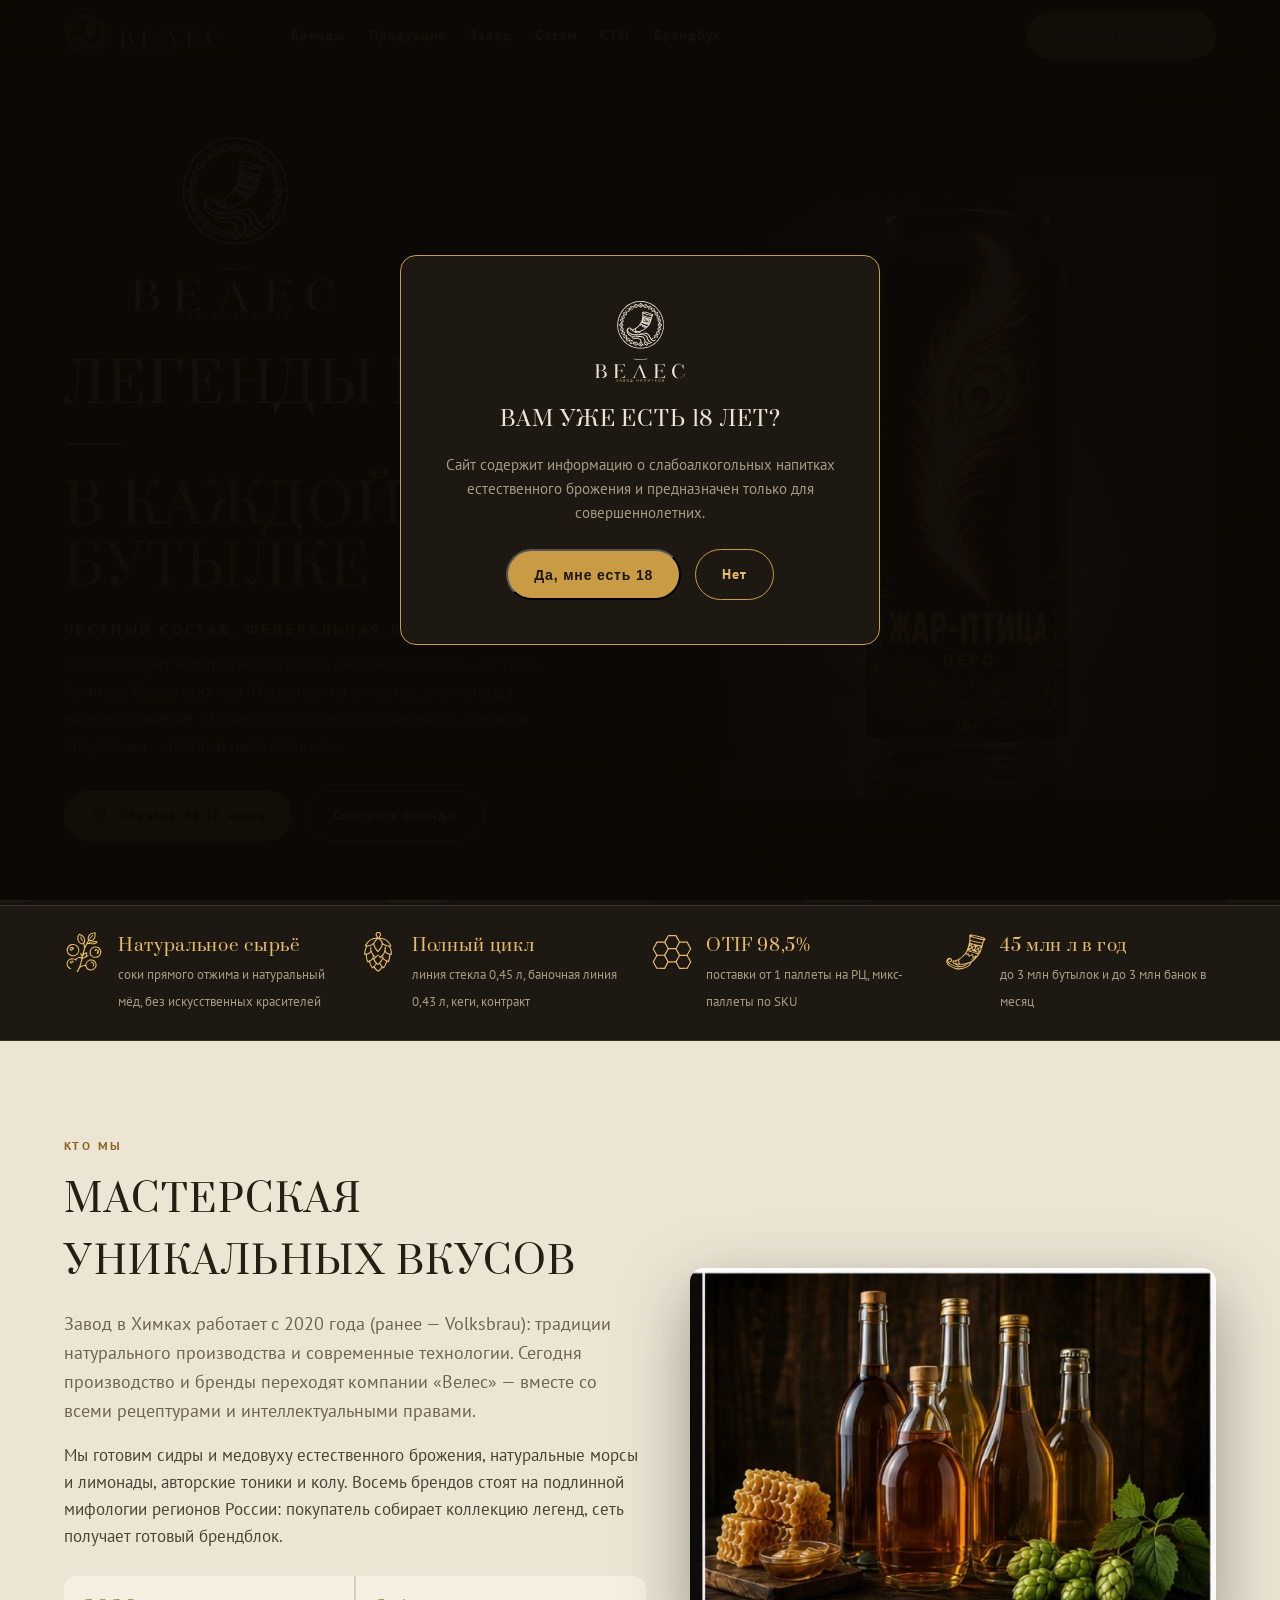
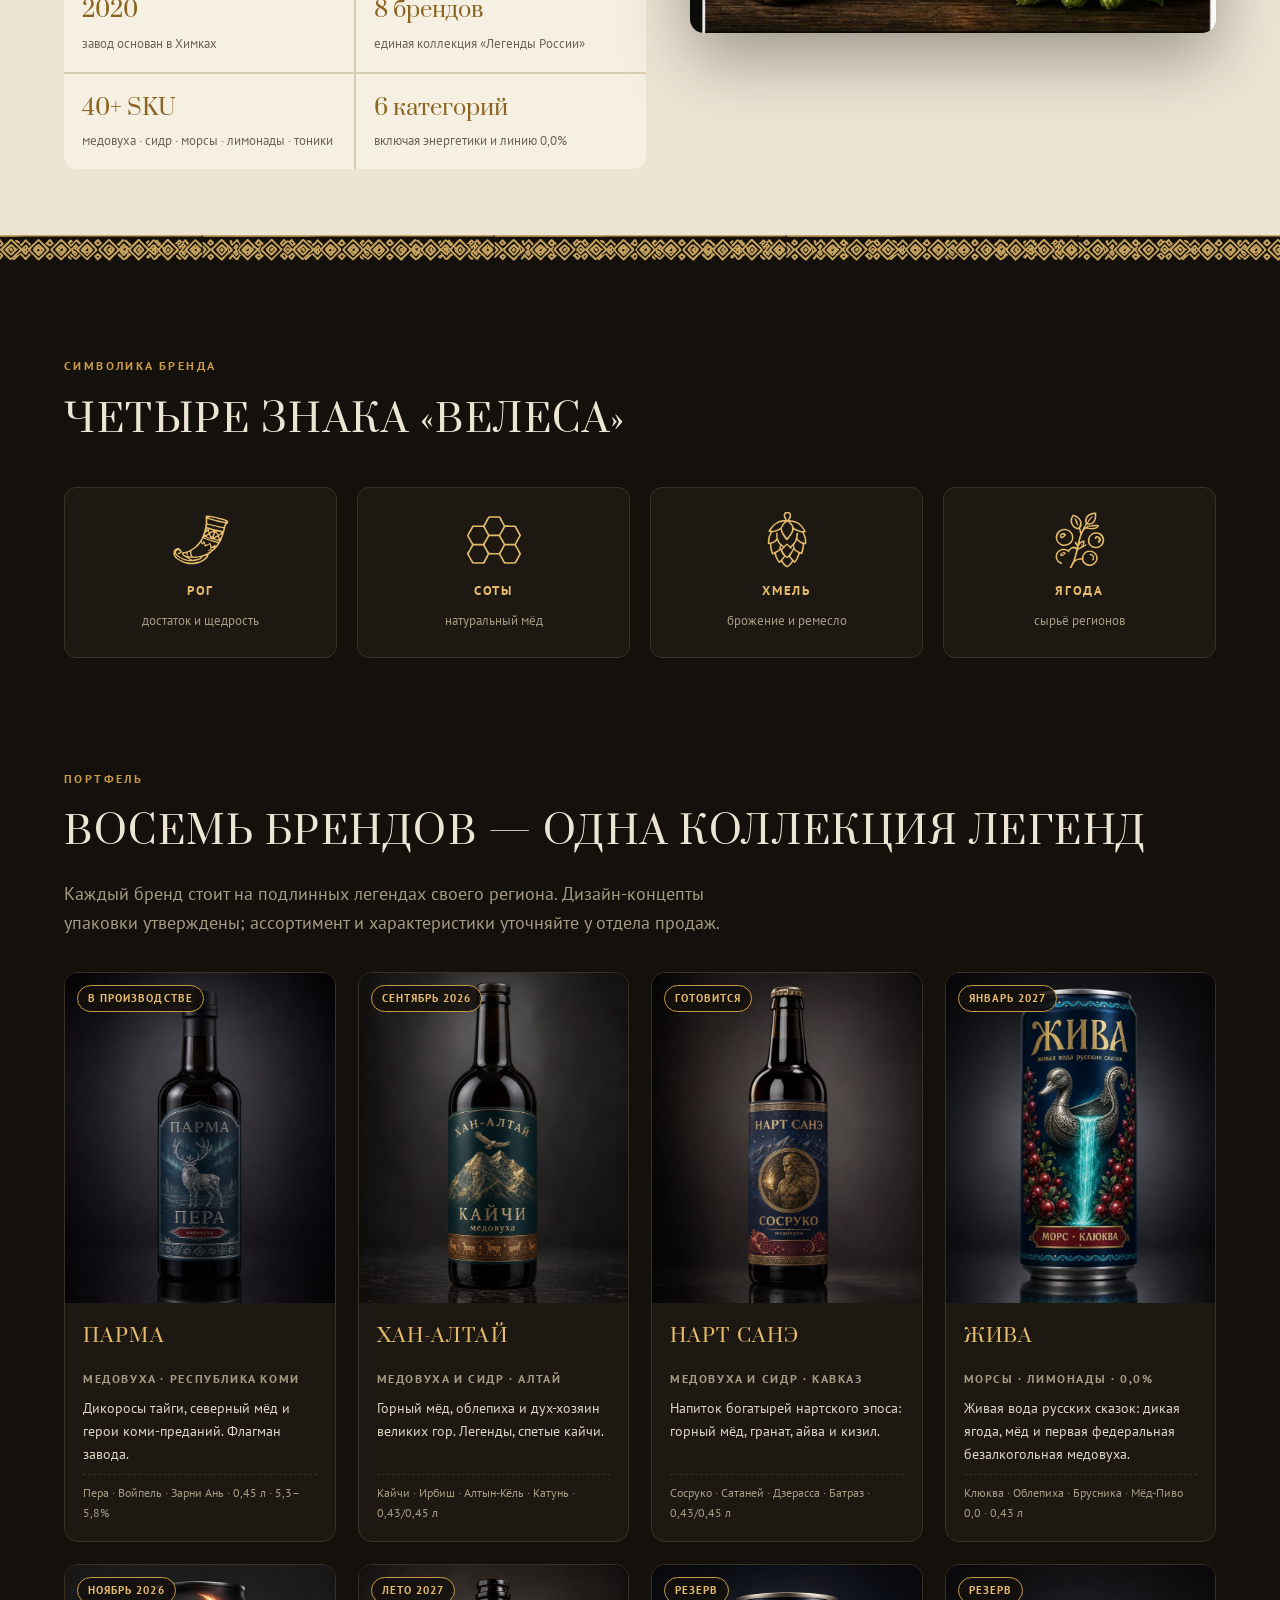
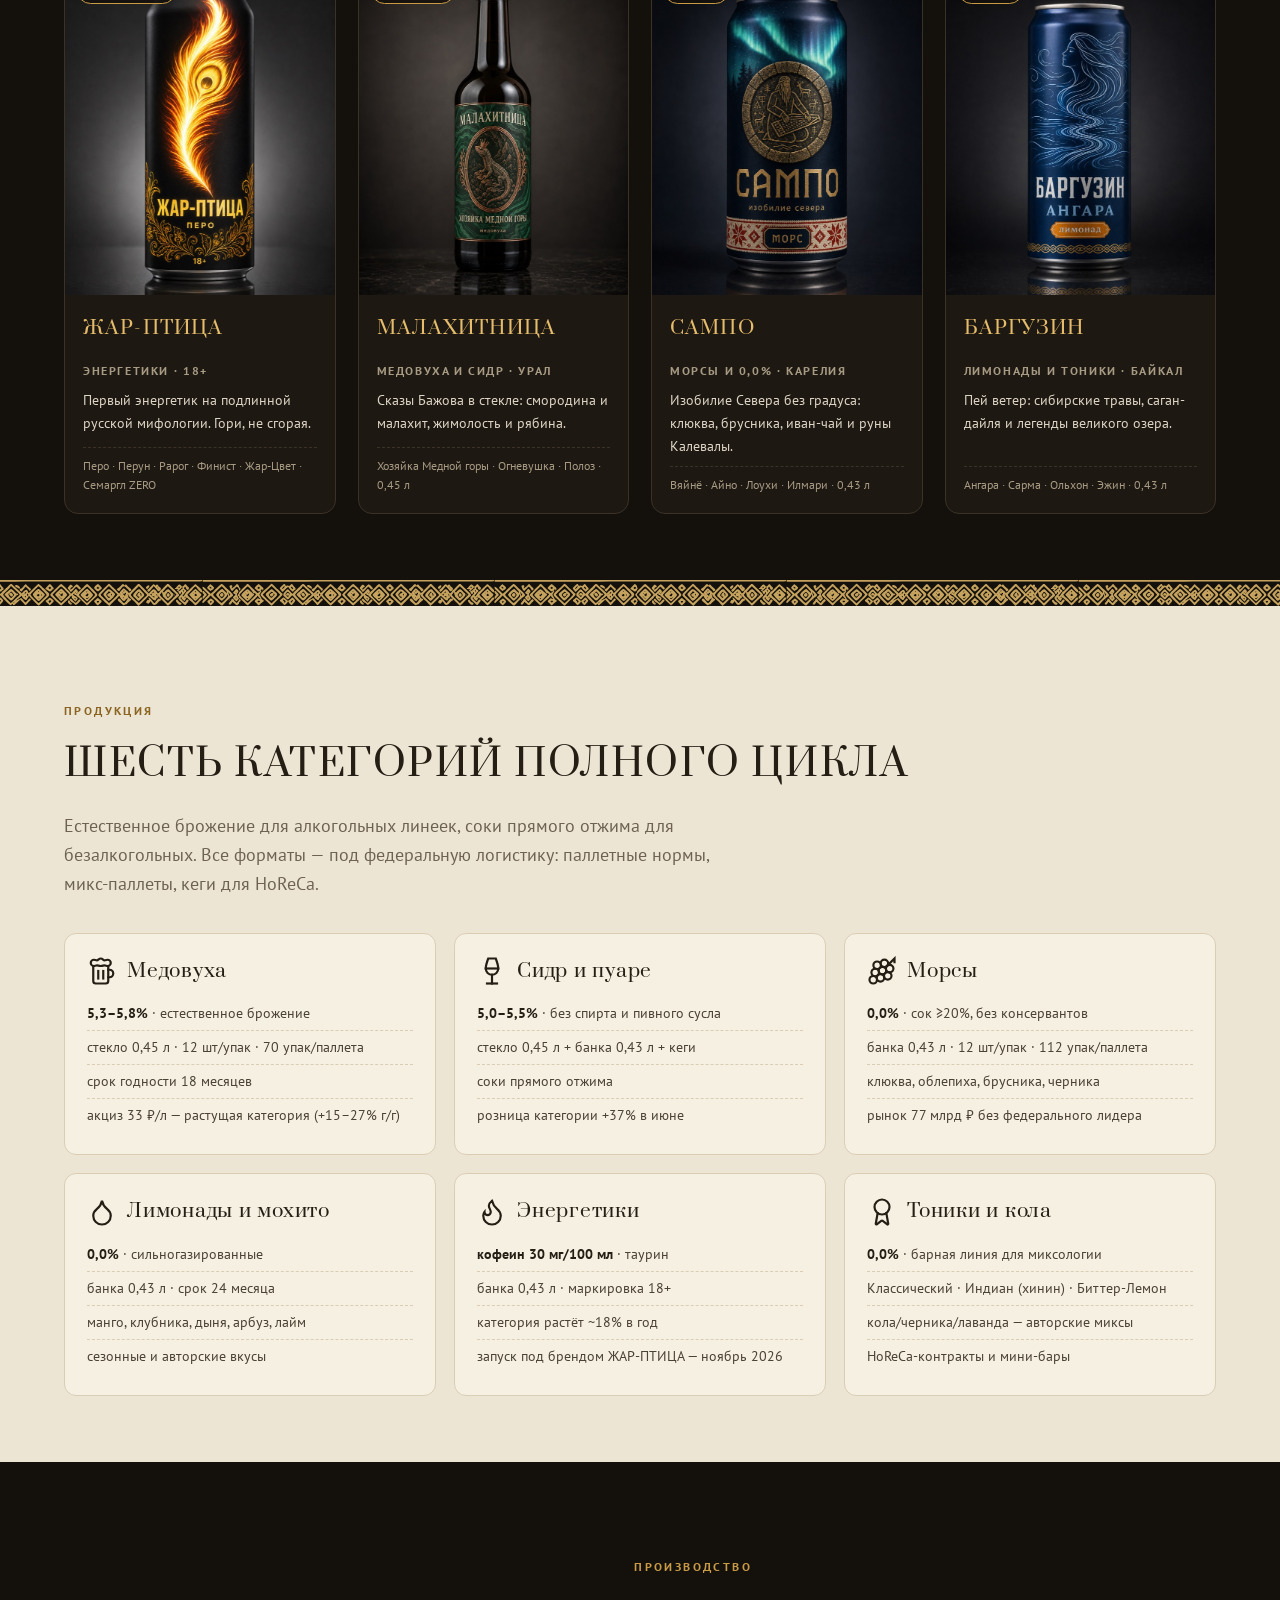
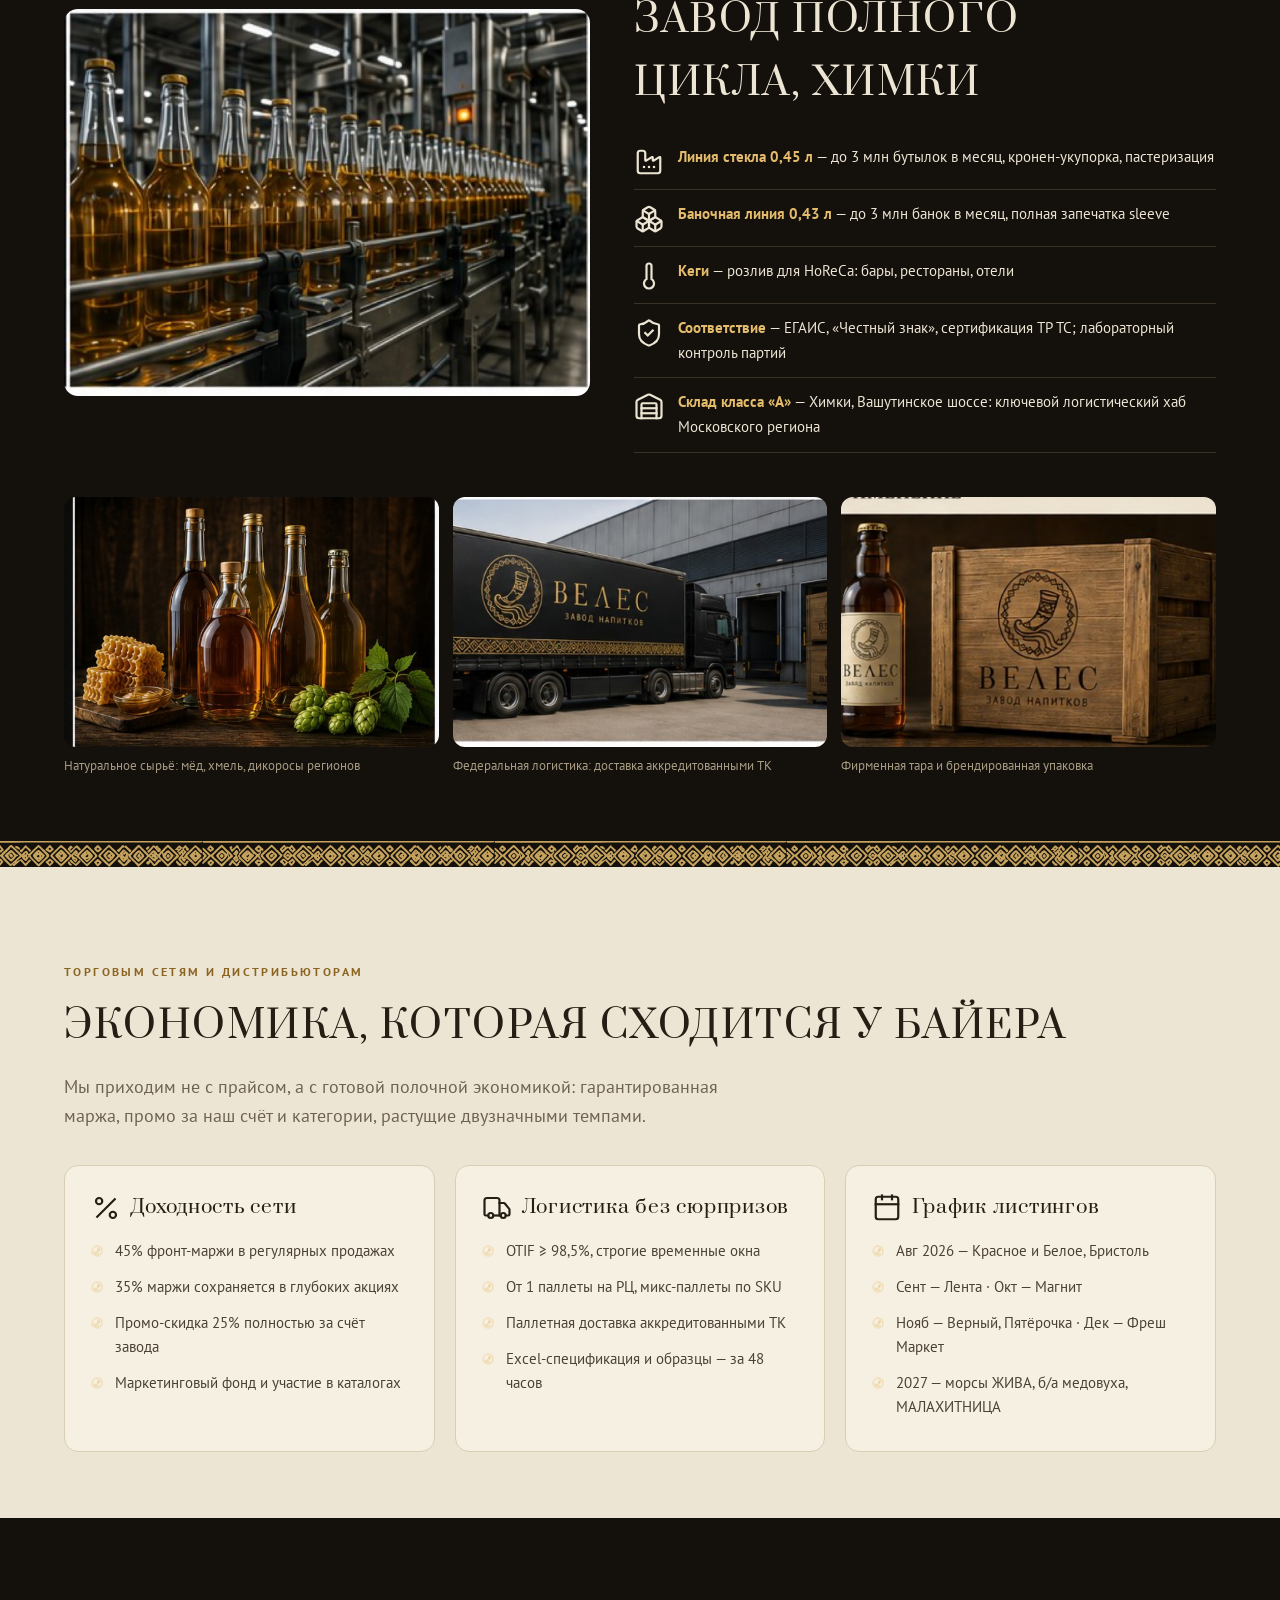
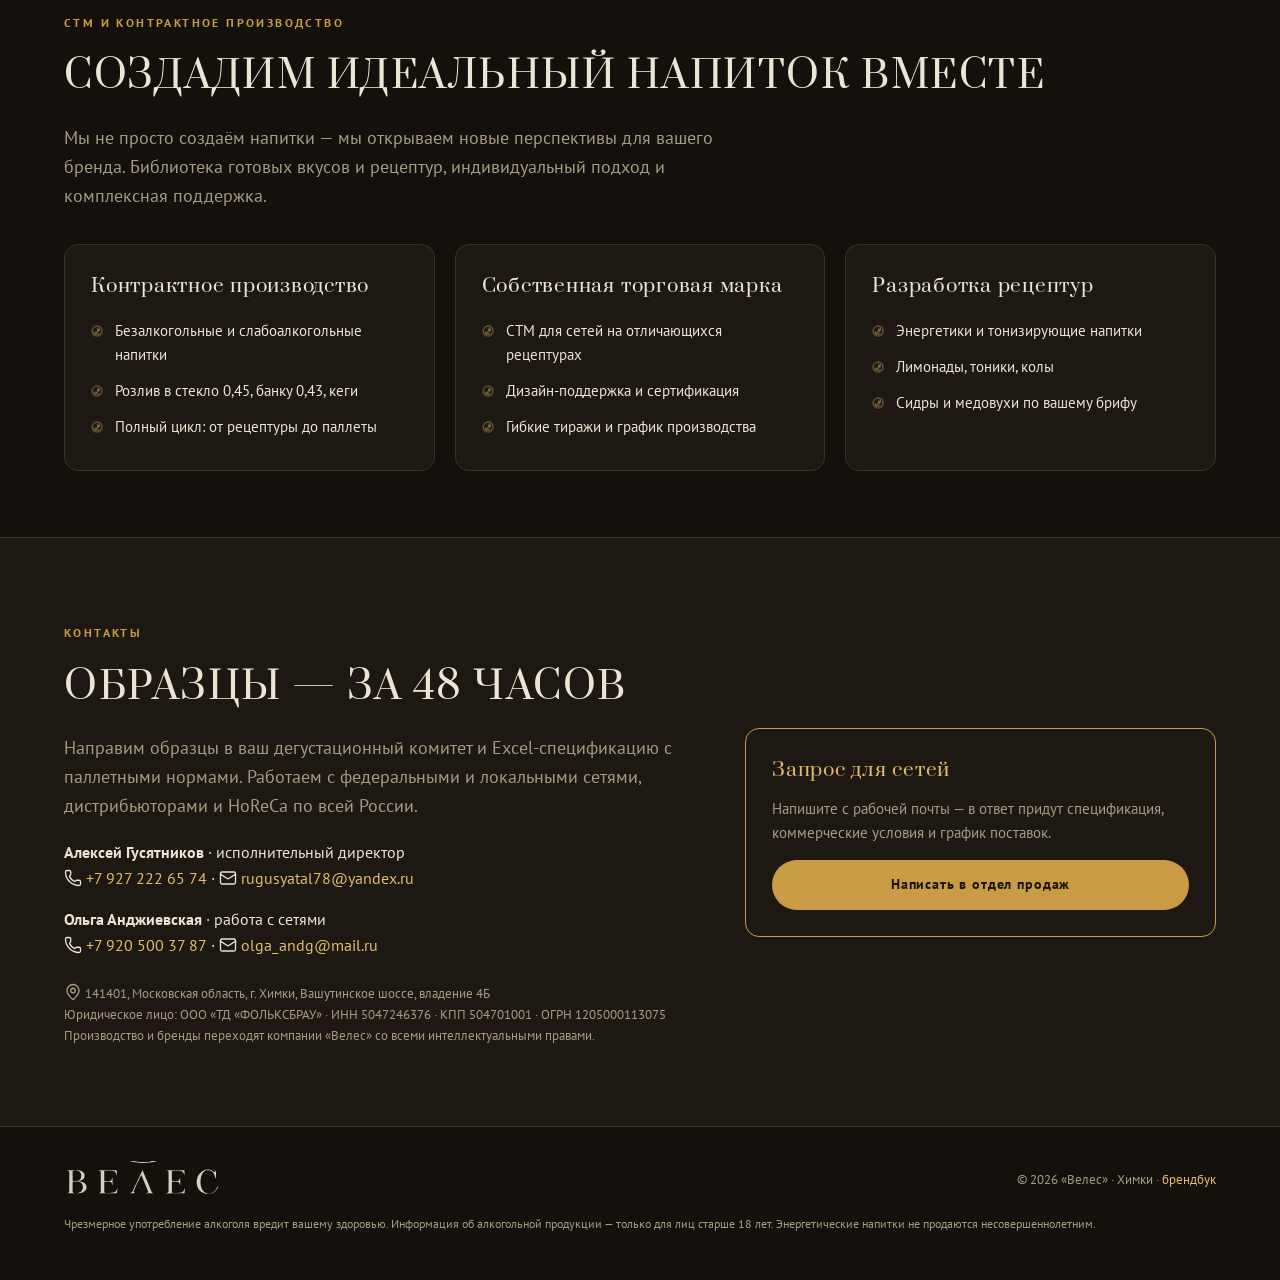
==== index.html @ 90dc4035 "veles: редизайн на официальном brand kit + информативные разделы" ====
<!doctype html>
<html lang="ru">
<head>
<meta charset="utf-8">
<meta name="viewport" content="width=device-width, initial-scale=1">
<title>ВЕЛЕС — завод напитков | Легенды России — в каждой бутылке</title>
<meta name="description" content="Завод напитков «Велес» (Химки): медовуха, сидр, морсы, лимонады, тоники, энергетики. Восемь брендов на мифологии регионов России. Полный цикл, СТМ, контрактное производство. До 45 млн литров в год, OTIF 98,5%.">
<meta name="theme-color" content="#14100C">
<meta property="og:title" content="ВЕЛЕС — завод напитков">
<meta property="og:description" content="ЛЕГЕНДЫ РОССИИ — В КАЖДОЙ БУТЫЛКЕ. Честный состав. Федеральная логистика.">
<meta property="og:image" content="og-image.png">
<link rel="icon" href="favicon.ico" sizes="32x32">
<link rel="icon" href="favicon.svg" type="image/svg+xml">
<link rel="apple-touch-icon" href="apple-touch-icon.png">
<link rel="manifest" href="site.webmanifest">
<link rel="preconnect" href="https://fonts.googleapis.com">
<link rel="stylesheet" href="https://fonts.googleapis.com/css2?family=Prata&family=PT+Sans:wght@400;700&display=swap">
<link rel="stylesheet" href="colors.css">
<link rel="stylesheet" href="typography.css">
<style>
*{box-sizing:border-box;margin:0;padding:0}
html{scroll-behavior:smooth}
body{background:var(--v-bg);color:var(--v-fg);font-family:var(--v-font-text);font-size:16.5px;line-height:1.65}
img{max-width:100%;display:block}
a{color:var(--v-accent);text-decoration:none}
.wrap{max-width:1200px;margin:0 auto;padding:0 24px}
.label{font-weight:700;font-size:12px;letter-spacing:.2em;text-transform:uppercase;color:var(--v-gold)}
h1,h2,h3{font-family:var(--v-font-display);font-weight:400;letter-spacing:.04em;text-wrap:balance}
h2{font-size:clamp(26px,3.2vw,38px);text-transform:uppercase;margin:10px 0 16px}
h3{font-size:19px;margin-bottom:10px}
.lead{color:var(--v-mono);max-width:68ch;margin-bottom:34px;font-size:17.5px}
.btn{display:inline-flex;align-items:center;gap:10px;font-weight:700;font-size:14px;letter-spacing:.06em;padding:13px 26px;border-radius:999px;background:var(--v-gold);color:#1A1408;transition:background .2s}
.btn:hover{background:var(--v-accent)}
.btn.ghost{background:transparent;border:1.5px solid var(--v-gold);color:var(--v-accent)}
.ic{width:18px;height:18px;stroke:currentColor;fill:none;stroke-width:2;stroke-linecap:round;stroke-linejoin:round}
.ic-lg{width:30px;height:30px;stroke:var(--v-gold);fill:none;stroke-width:1.7;stroke-linecap:round;stroke-linejoin:round}
/* орнаментальный разделитель */
.orn{height:26px;background:url("ornament-band.svg") center/auto 100% repeat-x;opacity:.85;margin:0}
/* nav */
nav{position:sticky;top:0;z-index:60;background:rgba(20,16,12,.94);backdrop-filter:blur(10px);border-bottom:1px solid #3A3226}
nav .wrap{display:flex;align-items:center;gap:24px;height:70px}
nav img.lg{height:44px;width:auto}
nav a.nl{font-size:13.5px;font-weight:700;letter-spacing:.06em;color:var(--v-fg)}
nav a.nl:hover{color:var(--v-accent)}
nav .cta{margin-left:auto}
@media(max-width:900px){nav a.nl{display:none}nav .cta{display:inline-flex}}
/* hero */
.hero{position:relative;border-bottom:1px solid #3A3226;overflow:hidden}
.hero::before{content:"";position:absolute;inset:0;background:url("ornament-tile.svg") center/420px repeat;opacity:.05;pointer-events:none}
.hero .wrap{position:relative;display:grid;grid-template-columns:1.1fr .9fr;gap:48px;align-items:center;padding-top:64px;padding-bottom:64px;min-height:82vh}
.hero .logobox img{width:min(340px,70%);margin-bottom:34px}
.hero h1{font-size:clamp(30px,4.6vw,54px);text-transform:uppercase;line-height:1.12;color:var(--v-fg)}
.hero h1 b{color:var(--v-gold);font-weight:400}
.hero .claim{margin:20px 0 8px;font-weight:700;font-size:15px;letter-spacing:.22em;text-transform:uppercase;color:var(--v-accent)}
.hero .sub{color:var(--v-mono);max-width:54ch;margin-bottom:30px}
.heroctas{display:flex;gap:14px;flex-wrap:wrap}
.hero .imgbox img{border-radius:14px;box-shadow:0 30px 90px rgba(0,0,0,.6);max-height:72vh;width:auto;margin:0 auto}
@media(max-width:900px){.hero .wrap{grid-template-columns:1fr;min-height:auto}.hero .imgbox{order:-1}.hero .imgbox img{max-height:46vh}}
/* strip values */
.strip{background:#1E1812;border-bottom:1px solid #3A3226}
.strip .wrap{display:grid;grid-template-columns:repeat(4,1fr);gap:24px;padding:26px 24px}
.strip .v{display:flex;gap:14px;align-items:flex-start}
.strip img{width:40px;height:40px;flex:none}
.strip b{font-family:var(--v-font-display);font-weight:400;font-size:17px;letter-spacing:.04em;display:block;color:var(--v-accent)}
.strip span{font-size:13px;color:var(--v-mono)}
@media(max-width:900px){.strip .wrap{grid-template-columns:repeat(2,1fr)}}
section{padding:90px 0 66px}
.light{background:var(--v-linen);color:#241E14}
.light .lead{color:#6E6353}
.light h2{color:#241E14}
.light .label{color:#8A6420}
/* about */
.about{display:grid;grid-template-columns:1.05fr .95fr;gap:44px;align-items:center}
@media(max-width:900px){.about{grid-template-columns:1fr}}
.about .ph{border-radius:14px;overflow:hidden;box-shadow:0 24px 70px rgba(0,0,0,.35)}
.facts{display:grid;grid-template-columns:1fr 1fr;gap:2px;background:#D9CDB4;border-radius:12px;overflow:hidden;margin-top:26px}
.facts div{background:#F6F0E2;padding:16px 18px}
.facts b{font-family:var(--v-font-display);font-weight:400;font-size:22px;display:block;color:#8A6420}
.facts span{font-size:12.5px;color:#6E6353}
/* symbols */
.symrow{display:grid;grid-template-columns:repeat(4,1fr);gap:20px;margin-top:36px}
@media(max-width:800px){.symrow{grid-template-columns:repeat(2,1fr)}}
.sym{background:#1E1812;border:1px solid #3A3226;border-radius:12px;padding:24px;text-align:center}
.sym img{width:56px;height:56px;margin:0 auto 12px}
.sym b{font-weight:700;letter-spacing:.14em;font-size:13px;display:block;margin-bottom:4px;color:var(--v-accent)}
.sym span{font-size:13px;color:var(--v-mono)}
/* brands grid */
.brands{display:grid;grid-template-columns:repeat(4,1fr);gap:22px}
@media(max-width:1000px){.brands{grid-template-columns:repeat(2,1fr)}}
@media(max-width:560px){.brands{grid-template-columns:1fr}}
.bcard{background:#1E1812;border:1px solid #3A3226;border-radius:14px;overflow:hidden;display:flex;flex-direction:column;transition:transform .25s,border-color .25s}
.bcard:hover{transform:translateY(-4px);border-color:var(--v-gold)}
.bcard .ph img{width:100%;height:330px;object-fit:cover;object-position:center 18%}
.badge{position:absolute;margin:12px;font-size:10.5px;font-weight:700;letter-spacing:.1em;padding:4px 10px;border-radius:999px;background:rgba(20,16,12,.85);color:var(--v-accent);border:1px solid var(--v-gold)}
.bcard .ph{position:relative;background:#0E0B08}
.bcard .tx{padding:18px;display:flex;flex-direction:column;gap:8px;flex:1}
.bcard h3{font-size:19px;letter-spacing:.06em;color:var(--v-accent)}
.bcard .cat{font-size:11.5px;font-weight:700;letter-spacing:.14em;text-transform:uppercase;color:var(--v-mono)}
.bcard p{font-size:14px;opacity:.92}
.bcard .sku{font-size:12px;color:var(--v-mono);margin-top:auto;padding-top:8px;border-top:1px dashed #3A3226}
/* products table */
.prod{display:grid;grid-template-columns:repeat(3,1fr);gap:18px}
@media(max-width:900px){.prod{grid-template-columns:1fr}}
.pcard{background:#F6F0E2;border:1px solid #D9CDB4;border-radius:12px;padding:22px}
.pcard h3{color:#241E14;display:flex;align-items:center;gap:10px}
.pcard .ic-lg{stroke:#8A6420}
.pcard ul{list-style:none;margin-top:10px}
.pcard li{font-size:14px;color:#4A4234;padding:5px 0;border-bottom:1px dashed #D9CDB4}
.pcard li:last-child{border:none}
.pcard li b{color:#241E14}
/* production */
.prodgrid{display:grid;grid-template-columns:.95fr 1.05fr;gap:44px;align-items:center}
@media(max-width:900px){.prodgrid{grid-template-columns:1fr}}
.speclist{list-style:none;margin-top:18px}
.speclist li{display:flex;gap:14px;align-items:flex-start;padding:12px 0;border-bottom:1px solid #3A3226;font-size:15px}
.speclist .ic-lg{flex:none;margin-top:2px}
.speclist b{color:var(--v-accent)}
/* b2b cards */
.grid3{display:grid;grid-template-columns:repeat(3,1fr);gap:20px}
@media(max-width:900px){.grid3{grid-template-columns:1fr}}
.card{background:#1E1812;border:1px solid #3A3226;border-radius:14px;padding:26px}
.light .card{background:#F6F0E2;border-color:#D9CDB4}
.light .card h3{color:#241E14}
.light .card li{color:#4A4234}
.card h3{display:flex;align-items:center;gap:10px}
.card ul{list-style:none;margin-top:8px}
.card li{font-size:14.5px;padding:6px 0 6px 24px;position:relative}
.card li::before{content:"";position:absolute;left:0;top:12px;width:12px;height:12px;background:url("logo-mark.svg") center/contain no-repeat;opacity:.8}
/* gallery */
.gal{display:grid;grid-template-columns:repeat(3,1fr);gap:14px}
@media(max-width:800px){.gal{grid-template-columns:1fr}}
.gal img{border-radius:12px;height:250px;width:100%;object-fit:cover}
.gal figcaption{font-size:12.5px;color:var(--v-mono);margin-top:8px}
/* contact */
.contact{background:#1E1812;border-top:1px solid #3A3226}
.contact .wrap{display:grid;grid-template-columns:1.15fr .85fr;gap:44px;padding-top:80px;padding-bottom:80px}
@media(max-width:900px){.contact .wrap{grid-template-columns:1fr}}
.person{margin:14px 0;font-size:16px}
.person a{font-variant-numeric:tabular-nums}
.requisites{font-size:12.5px;color:var(--v-mono);margin-top:24px;line-height:1.7}
footer{border-top:1px solid #3A3226;padding:34px 0 46px;font-size:12.5px;color:var(--v-mono)}
footer .wrap{display:flex;flex-wrap:wrap;gap:18px 40px;align-items:center;justify-content:space-between}
footer img{height:36px;width:auto;opacity:.9}
.note18{font-size:11.5px;color:var(--v-mono)}
/* age gate */
#age{position:fixed;inset:0;z-index:100;background:rgba(12,9,6,.97);display:flex;align-items:center;justify-content:center;padding:20px}
#age .box{background:#1E1812;border:1px solid var(--v-gold);border-radius:16px;max-width:480px;padding:44px 38px;text-align:center}
#age img{width:150px;margin:0 auto 20px}
#age p{font-size:14.5px;color:var(--v-mono);margin:14px 0 24px}
#age .row{display:flex;gap:14px;justify-content:center}
.hidden{display:none!important}
</style>
</head>
<body>

<div id="age">
  <div class="box">
    <img src="logo-primary.svg" alt="ВЕЛЕС — завод напитков">
    <h2 style="font-size:21px">Вам уже есть 18 лет?</h2>
    <p>Сайт содержит информацию о слабоалкогольных напитках естественного брожения и предназначен только для совершеннолетних.</p>
    <div class="row">
      <button class="btn" onclick="document.getElementById('age').classList.add('hidden')">Да, мне есть 18</button>
      <a class="btn ghost" href="https://ya.ru">Нет</a>
    </div>
  </div>
</div>

<nav>
  <div class="wrap">
    <a href="#top"><img class="lg" src="logo-horizontal.svg" alt="ВЕЛЕС — завод напитков"></a>
    <a class="nl" href="#brendy">Бренды</a>
    <a class="nl" href="#produkciya">Продукция</a>
    <a class="nl" href="#zavod">Завод</a>
    <a class="nl" href="#setyam">Сетям</a>
    <a class="nl" href="#stm">СТМ</a>
    <a class="nl" href="brandbook.html">Брендбук</a>
    <a class="nl cta btn" href="#kontakty">Запросить образцы</a>
  </div>
</nav>

<header class="hero" id="top">
  <div class="wrap">
    <div class="logobox">
      <img src="logo-primary.svg" alt="ВЕЛЕС — завод напитков">
      <h1>Легенды России —<br><b>в каждой бутылке</b></h1>
      <p class="claim">Честный состав. Федеральная логистика.</p>
      <p class="sub">«Велес» варит напитки на легендах регионов России — от тайги Коми до Кавказских гор. Персонаж на этикетке, его легенда — на контрэтикетке. Медовуха, сидр, морсы, лимонады, тоники и энергетики — полный цикл в Химках.</p>
      <div class="heroctas">
        <a class="btn" href="#kontakty"><svg class="ic"><use href="icons-sprite.svg#icon-send"/></svg>Образцы за 48 часов</a>
        <a class="btn ghost" href="#brendy">Смотреть бренды</a>
      </div>
    </div>
    <div class="imgbox"><img src="hero.jpg" alt="Энергетик ЖАР-ПТИЦА — банка с неоновым пером"></div>
  </div>
</header>

<div class="strip">
  <div class="wrap">
    <div class="v"><img src="sym-berry.svg" alt=""><div><b>Натуральное сырьё</b><span>соки прямого отжима и натуральный мёд, без искусственных красителей</span></div></div>
    <div class="v"><img src="sym-hop.svg" alt=""><div><b>Полный цикл</b><span>линия стекла 0,45 л, баночная линия 0,43 л, кеги, контракт</span></div></div>
    <div class="v"><img src="sym-honeycomb.svg" alt=""><div><b>OTIF 98,5%</b><span>поставки от 1 паллеты на РЦ, микс-паллеты по SKU</span></div></div>
    <div class="v"><img src="sym-horn.svg" alt=""><div><b>45 млн л в год</b><span>до 3 млн бутылок и до 3 млн банок в месяц</span></div></div>
  </div>
</div>

<section class="light" id="ozavode">
  <div class="wrap">
    <div class="about">
      <div>
        <span class="label">Кто мы</span>
        <h2>Мастерская уникальных вкусов</h2>
        <p class="lead" style="margin-bottom:16px">Завод в Химках работает с 2020 года (ранее — Volksbrau): традиции натурального производства и современные технологии. Сегодня производство и бренды переходят компании «Велес» — вместе со всеми рецептурами и интеллектуальными правами.</p>
        <p style="color:#4A4234;max-width:64ch">Мы готовим сидры и медовуху естественного брожения, натуральные морсы и лимонады, авторские тоники и колу. Восемь брендов стоят на подлинной мифологии регионов России: покупатель собирает коллекцию легенд, сеть получает готовый брендблок.</p>
        <div class="facts">
          <div><b>2020</b><span>завод основан в Химках</span></div>
          <div><b>8 брендов</b><span>единая коллекция «Легенды России»</span></div>
          <div><b>40+ SKU</b><span>медовуха · сидр · морсы · лимонады · тоники</span></div>
          <div><b>6 категорий</b><span>включая энергетики и линию 0,0%</span></div>
        </div>
      </div>
      <figure class="ph"><img src="photo-bottles.jpg" alt="Натуральное сырьё: мёд, хмель и напитки завода «Велес»"></figure>
    </div>
  </div>
</section>

<div class="orn"></div>

<section id="simvolika">
  <div class="wrap">
    <span class="label">Символика бренда</span>
    <h2>Четыре знака «Велеса»</h2>
    <div class="symrow">
      <div class="sym"><img src="sym-horn.svg" alt="Рог"><b>РОГ</b><span>достаток и щедрость</span></div>
      <div class="sym"><img src="sym-honeycomb.svg" alt="Соты"><b>СОТЫ</b><span>натуральный мёд</span></div>
      <div class="sym"><img src="sym-hop.svg" alt="Хмель"><b>ХМЕЛЬ</b><span>брожение и ремесло</span></div>
      <div class="sym"><img src="sym-berry.svg" alt="Ягода"><b>ЯГОДА</b><span>сырьё регионов</span></div>
    </div>
  </div>
</section>

<section id="brendy" style="padding-top:40px">
  <div class="wrap">
    <span class="label">Портфель</span>
    <h2>Восемь брендов — одна коллекция легенд</h2>
    <p class="lead">Каждый бренд стоит на подлинных легендах своего региона. Дизайн-концепты упаковки утверждены; ассортимент и характеристики уточняйте у отдела продаж.</p>
    <div class="brands">
      <div class="bcard"><div class="ph"><span class="badge">В ПРОИЗВОДСТВЕ</span><img src="parma.jpg" alt="ПАРМА — медовуха на легендах Коми" loading="lazy"></div>
        <div class="tx"><h3>ПАРМА</h3><div class="cat">Медовуха · Республика Коми</div>
        <p>Дикоросы тайги, северный мёд и герои коми-преданий. Флагман завода.</p>
        <div class="sku">Пера · Войпель · Зарни Ань · 0,45 л · 5,3–5,8%</div></div></div>
      <div class="bcard"><div class="ph"><span class="badge">СЕНТЯБРЬ 2026</span><img src="khan-altai.jpg" alt="ХАН-АЛТАЙ — медовуха и сидр Алтая" loading="lazy"></div>
        <div class="tx"><h3>ХАН-АЛТАЙ</h3><div class="cat">Медовуха и сидр · Алтай</div>
        <p>Горный мёд, облепиха и дух-хозяин великих гор. Легенды, спетые кайчи.</p>
        <div class="sku">Кайчи · Ирбиш · Алтын-Кёль · Катунь · 0,43/0,45 л</div></div></div>
      <div class="bcard"><div class="ph"><span class="badge">ГОТОВИТСЯ</span><img src="nart-sane.jpg" alt="НАРТ САНЭ — напиток нартов" loading="lazy"></div>
        <div class="tx"><h3>НАРТ САНЭ</h3><div class="cat">Медовуха и сидр · Кавказ</div>
        <p>Напиток богатырей нартского эпоса: горный мёд, гранат, айва и кизил.</p>
        <div class="sku">Сосруко · Сатаней · Дзерасса · Батраз · 0,43/0,45 л</div></div></div>
      <div class="bcard"><div class="ph"><span class="badge">ЯНВАРЬ 2027</span><img src="zhiva.jpg" alt="ЖИВА — морсы и лимонады" loading="lazy"></div>
        <div class="tx"><h3>ЖИВА</h3><div class="cat">Морсы · лимонады · 0,0%</div>
        <p>Живая вода русских сказок: дикая ягода, мёд и первая федеральная безалкогольная медовуха.</p>
        <div class="sku">Клюква · Облепиха · Брусника · Мёд-Пиво 0,0 · 0,43 л</div></div></div>
      <div class="bcard"><div class="ph"><span class="badge">НОЯБРЬ 2026</span><img src="zhar-ptitsa.jpg" alt="ЖАР-ПТИЦА — энергетики" loading="lazy"></div>
        <div class="tx"><h3>ЖАР-ПТИЦА</h3><div class="cat">Энергетики · 18+</div>
        <p>Первый энергетик на подлинной русской мифологии. Гори, не сгорая.</p>
        <div class="sku">Перо · Перун · Рарог · Финист · Жар-Цвет · Семаргл ZERO</div></div></div>
      <div class="bcard"><div class="ph"><span class="badge">ЛЕТО 2027</span><img src="malakhitnitsa.jpg" alt="МАЛАХИТНИЦА — уральские сказы" loading="lazy"></div>
        <div class="tx"><h3>МАЛАХИТНИЦА</h3><div class="cat">Медовуха и сидр · Урал</div>
        <p>Сказы Бажова в стекле: смородина и малахит, жимолость и рябина.</p>
        <div class="sku">Хозяйка Медной горы · Огневушка · Полоз · 0,45 л</div></div></div>
      <div class="bcard"><div class="ph"><span class="badge">РЕЗЕРВ</span><img src="sampo.jpg" alt="САМПО — морсы Калевалы" loading="lazy"></div>
        <div class="tx"><h3>САМПО</h3><div class="cat">Морсы и 0,0% · Карелия</div>
        <p>Изобилие Севера без градуса: клюква, брусника, иван-чай и руны Калевалы.</p>
        <div class="sku">Вяйнё · Айно · Лоухи · Илмари · 0,43 л</div></div></div>
      <div class="bcard"><div class="ph"><span class="badge">РЕЗЕРВ</span><img src="barguzin.jpg" alt="БАРГУЗИН — лимонады Байкала" loading="lazy"></div>
        <div class="tx"><h3>БАРГУЗИН</h3><div class="cat">Лимонады и тоники · Байкал</div>
        <p>Пей ветер: сибирские травы, саган-дайля и легенды великого озера.</p>
        <div class="sku">Ангара · Сарма · Ольхон · Эжин · 0,43 л</div></div></div>
    </div>
  </div>
</section>

<div class="orn"></div>

<section class="light" id="produkciya">
  <div class="wrap">
    <span class="label">Продукция</span>
    <h2>Шесть категорий полного цикла</h2>
    <p class="lead">Естественное брожение для алкогольных линеек, соки прямого отжима для безалкогольных. Все форматы — под федеральную логистику: паллетные нормы, микс-паллеты, кеги для HoReCa.</p>
    <div class="prod">
      <div class="pcard"><h3><svg class="ic-lg"><use href="icons-sprite.svg#icon-beer"/></svg>Медовуха</h3><ul>
        <li><b>5,3–5,8%</b> · естественное брожение</li><li>стекло 0,45 л · 12 шт/упак · 70 упак/паллета</li><li>срок годности 18 месяцев</li><li>акциз 33 ₽/л — растущая категория (+15–27% г/г)</li></ul></div>
      <div class="pcard"><h3><svg class="ic-lg"><use href="icons-sprite.svg#icon-wine"/></svg>Сидр и пуаре</h3><ul>
        <li><b>5,0–5,5%</b> · без спирта и пивного сусла</li><li>стекло 0,45 л + банка 0,43 л + кеги</li><li>соки прямого отжима</li><li>розница категории +37% в июне</li></ul></div>
      <div class="pcard"><h3><svg class="ic-lg"><use href="icons-sprite.svg#icon-grape"/></svg>Морсы</h3><ul>
        <li><b>0,0%</b> · сок ≥20%, без консервантов</li><li>банка 0,43 л · 12 шт/упак · 112 упак/паллета</li><li>клюква, облепиха, брусника, черника</li><li>рынок 77 млрд ₽ без федерального лидера</li></ul></div>
      <div class="pcard"><h3><svg class="ic-lg"><use href="icons-sprite.svg#icon-droplet"/></svg>Лимонады и мохито</h3><ul>
        <li><b>0,0%</b> · сильногазированные</li><li>банка 0,43 л · срок 24 месяца</li><li>манго, клубника, дыня, арбуз, лайм</li><li>сезонные и авторские вкусы</li></ul></div>
      <div class="pcard"><h3><svg class="ic-lg"><use href="icons-sprite.svg#icon-flame"/></svg>Энергетики</h3><ul>
        <li><b>кофеин 30 мг/100 мл</b> · таурин</li><li>банка 0,43 л · маркировка 18+</li><li>категория растёт ~18% в год</li><li>запуск под брендом ЖАР-ПТИЦА — ноябрь 2026</li></ul></div>
      <div class="pcard"><h3><svg class="ic-lg"><use href="icons-sprite.svg#icon-award"/></svg>Тоники и кола</h3><ul>
        <li><b>0,0%</b> · барная линия для миксологии</li><li>Классический · Индиан (хинин) · Биттер-Лемон</li><li>кола/черника/лаванда — авторские миксы</li><li>HoReCa-контракты и мини-бары</li></ul></div>
    </div>
  </div>
</section>

<section id="zavod">
  <div class="wrap">
    <div class="prodgrid">
      <figure class="ph" style="border-radius:14px;overflow:hidden"><img src="photo-line.jpg" alt="Линия розлива завода «Велес»"></figure>
      <div>
        <span class="label">Производство</span>
        <h2>Завод полного цикла, Химки</h2>
        <ul class="speclist">
          <li><svg class="ic-lg"><use href="icons-sprite.svg#icon-factory"/></svg><span><b>Линия стекла 0,45 л</b> — до 3 млн бутылок в месяц, кронен-укупорка, пастеризация</span></li>
          <li><svg class="ic-lg"><use href="icons-sprite.svg#icon-boxes"/></svg><span><b>Баночная линия 0,43 л</b> — до 3 млн банок в месяц, полная запечатка sleeve</span></li>
          <li><svg class="ic-lg"><use href="icons-sprite.svg#icon-thermometer"/></svg><span><b>Кеги</b> — розлив для HoReCa: бары, рестораны, отели</span></li>
          <li><svg class="ic-lg"><use href="icons-sprite.svg#icon-shield-check"/></svg><span><b>Соответствие</b> — ЕГАИС, «Честный знак», сертификация ТР ТС; лабораторный контроль партий</span></li>
          <li><svg class="ic-lg"><use href="icons-sprite.svg#icon-warehouse"/></svg><span><b>Склад класса «А»</b> — Химки, Вашутинское шоссе: ключевой логистический хаб Московского региона</span></li>
        </ul>
      </div>
    </div>
    <div class="gal" style="margin-top:44px">
      <figure><img src="photo-bottles.jpg" alt="Сырьё: мёд и хмель"><figcaption>Натуральное сырьё: мёд, хмель, дикоросы регионов</figcaption></figure>
      <figure><img src="photo-truck.jpg" alt="Фирменная фура «Велес»"><figcaption>Федеральная логистика: доставка аккредитованными ТК</figcaption></figure>
      <figure><img src="photo-crate.jpg" alt="Фирменные ящики «Велес»"><figcaption>Фирменная тара и брендированная упаковка</figcaption></figure>
    </div>
  </div>
</section>

<div class="orn"></div>

<section class="light" id="setyam">
  <div class="wrap">
    <span class="label">Торговым сетям и дистрибьюторам</span>
    <h2>Экономика, которая сходится у байера</h2>
    <p class="lead">Мы приходим не с прайсом, а с готовой полочной экономикой: гарантированная маржа, промо за наш счёт и категории, растущие двузначными темпами.</p>
    <div class="grid3">
      <div class="card"><h3><svg class="ic-lg" style="stroke:#8A6420"><use href="icons-sprite.svg#icon-percent"/></svg>Доходность сети</h3><ul>
        <li>45% фронт-маржи в регулярных продажах</li>
        <li>35% маржи сохраняется в глубоких акциях</li>
        <li>Промо-скидка 25% полностью за счёт завода</li>
        <li>Маркетинговый фонд и участие в каталогах</li></ul></div>
      <div class="card"><h3><svg class="ic-lg" style="stroke:#8A6420"><use href="icons-sprite.svg#icon-truck"/></svg>Логистика без сюрпризов</h3><ul>
        <li>OTIF ≥ 98,5%, строгие временные окна</li>
        <li>От 1 паллеты на РЦ, микс-паллеты по SKU</li>
        <li>Паллетная доставка аккредитованными ТК</li>
        <li>Excel-спецификация и образцы — за 48 часов</li></ul></div>
      <div class="card"><h3><svg class="ic-lg" style="stroke:#8A6420"><use href="icons-sprite.svg#icon-calendar"/></svg>График листингов</h3><ul>
        <li>Авг 2026 — Красное и Белое, Бристоль</li>
        <li>Сент — Лента · Окт — Магнит</li>
        <li>Нояб — Верный, Пятёрочка · Дек — Фреш Маркет</li>
        <li>2027 — морсы ЖИВА, б/а медовуха, МАЛАХИТНИЦА</li></ul></div>
    </div>
  </div>
</section>

<section id="stm">
  <div class="wrap">
    <span class="label">СТМ и контрактное производство</span>
    <h2>Создадим идеальный напиток вместе</h2>
    <p class="lead">Мы не просто создаём напитки — мы открываем новые перспективы для вашего бренда. Библиотека готовых вкусов и рецептур, индивидуальный подход и комплексная поддержка.</p>
    <div class="grid3">
      <div class="card"><h3>Контрактное производство</h3><ul>
        <li>Безалкогольные и слабоалкогольные напитки</li>
        <li>Розлив в стекло 0,45, банку 0,43, кеги</li>
        <li>Полный цикл: от рецептуры до паллеты</li></ul></div>
      <div class="card"><h3>Собственная торговая марка</h3><ul>
        <li>СТМ для сетей на отличающихся рецептурах</li>
        <li>Дизайн-поддержка и сертификация</li>
        <li>Гибкие тиражи и график производства</li></ul></div>
      <div class="card"><h3>Разработка рецептур</h3><ul>
        <li>Энергетики и тонизирующие напитки</li>
        <li>Лимонады, тоники, колы</li>
        <li>Сидры и медовухи по вашему брифу</li></ul></div>
    </div>
  </div>
</section>

<section class="contact" id="kontakty" style="padding:0">
  <div class="wrap">
    <div>
      <span class="label">Контакты</span>
      <h2>Образцы — за 48 часов</h2>
      <p class="lead" style="margin-bottom:18px">Направим образцы в ваш дегустационный комитет и Excel-спецификацию с паллетными нормами. Работаем с федеральными и локальными сетями, дистрибьюторами и HoReCa по всей России.</p>
      <div class="person"><b>Алексей Гусятников</b> · исполнительный директор<br>
        <svg class="ic" style="vertical-align:-3px"><use href="icons-sprite.svg#icon-phone"/></svg> <a href="tel:+79272226574">+7 927 222 65 74</a> ·
        <svg class="ic" style="vertical-align:-3px"><use href="icons-sprite.svg#icon-mail"/></svg> <a href="mailto:rugusyatal78@yandex.ru">rugusyatal78@yandex.ru</a></div>
      <div class="person"><b>Ольга Анджиевская</b> · работа с сетями<br>
        <svg class="ic" style="vertical-align:-3px"><use href="icons-sprite.svg#icon-phone"/></svg> <a href="tel:+79205003787">+7 920 500 37 87</a> ·
        <svg class="ic" style="vertical-align:-3px"><use href="icons-sprite.svg#icon-mail"/></svg> <a href="mailto:olga_andg@mail.ru">olga_andg@mail.ru</a></div>
      <p class="requisites"><svg class="ic" style="vertical-align:-3px"><use href="icons-sprite.svg#icon-map-pin"/></svg> 141401, Московская область, г. Химки, Вашутинское шоссе, владение 4Б<br>
      Юридическое лицо: ООО «ТД «ФОЛЬКСБРАУ» · ИНН 5047246376 · КПП 504701001 · ОГРН 1205000113075<br>
      Производство и бренды переходят компании «Велес» со всеми интеллектуальными правами.</p>
    </div>
    <div style="align-self:center">
      <div class="card" style="border-color:var(--v-gold)">
        <h3 style="color:var(--v-accent)">Запрос для сетей</h3>
        <p style="font-size:14.5px;color:var(--v-mono);margin:10px 0 16px">Напишите с рабочей почты — в ответ придут спецификация, коммерческие условия и график поставок.</p>
        <a class="btn" style="width:100%;justify-content:center" href="mailto:rugusyatal78@yandex.ru?subject=Запрос%20образцов%20—%20Велес">Написать в отдел продаж</a>
      </div>
    </div>
  </div>
</section>

<footer>
  <div class="wrap">
    <img src="logo-wordmark.svg" alt="ВЕЛЕС">
    <span>© 2026 «Велес» · Химки · <a href="brandbook.html">брендбук</a></span>
    <span class="note18">Чрезмерное употребление алкоголя вредит вашему здоровью. Информация об алкогольной продукции — только для лиц старше 18 лет. Энергетические напитки не продаются несовершеннолетним.</span>
  </div>
</footer>

<script>
if(localStorage.getItem('veles18')==='y'){document.getElementById('age').classList.add('hidden');}
document.querySelector('#age .btn').addEventListener('click',()=>localStorage.setItem('veles18','y'));
</script>
</body>
</html>
---- colors.css ----
/* ВЕЛЕС — colour tokens */
:root {
  --v-dark-oak: #14100C; /* Тёмный дуб */
  --v-gold: #C99B45; /* Золото */
  --v-light-gold: #E4BC6B; /* Светлое золото */
  --v-wormwood: #A79B84; /* Полынь */
  --v-linen: #EDE5D4; /* Лён */
  --v-cinnabar: #C0564A; /* Киноварь */

  /* roles */
  --v-primary: var(--v-gold);
  --v-accent: var(--v-light-gold);
  --v-bg: var(--v-dark-oak);
  --v-fg: var(--v-linen);
  --v-mono: var(--v-wormwood);
  --v-light: var(--v-linen);
  --brand-accent: var(--v-light-gold);
}

[data-theme='dark'] {
  --v-bg: var(--v-dark-oak);
  --v-fg: var(--v-linen);
}
---- typography.css ----
/* ВЕЛЕС — typography */
@import url("https://fonts.googleapis.com/css2?family=Prata:ital,wght@0,400&family=PT+Sans:ital,wght@0,400;0,700&display=swap");

:root {
  --v-font-display: "Prata", Georgia, serif;
  --v-font-text: "PT Sans", system-ui, -apple-system, sans-serif;
}

body { font-family: var(--v-font-text); }

.v-h1 { font-family: var(--v-font-display); font-size: clamp(2rem, 5vw, 4rem);
  letter-spacing: .04em; text-transform: uppercase; line-height: 1.05; }
.v-h2 { font-family: var(--v-font-display); font-size: clamp(1.5rem, 3vw, 2.5rem);
  letter-spacing: .04em; text-transform: uppercase; }
.v-label { font-family: var(--v-font-text); font-weight: 600; font-size: .75rem;
  letter-spacing: .18em; text-transform: uppercase; color: var(--brand-accent); }
.v-tagline { font-family: var(--v-font-text); font-weight: 500; font-size: .95rem;
  letter-spacing: .22em; text-transform: uppercase; }
.v-body { font-family: var(--v-font-text); font-size: 1rem; line-height: 1.65; }
.v-rule { height: 1px; background: currentColor; opacity: .25; }
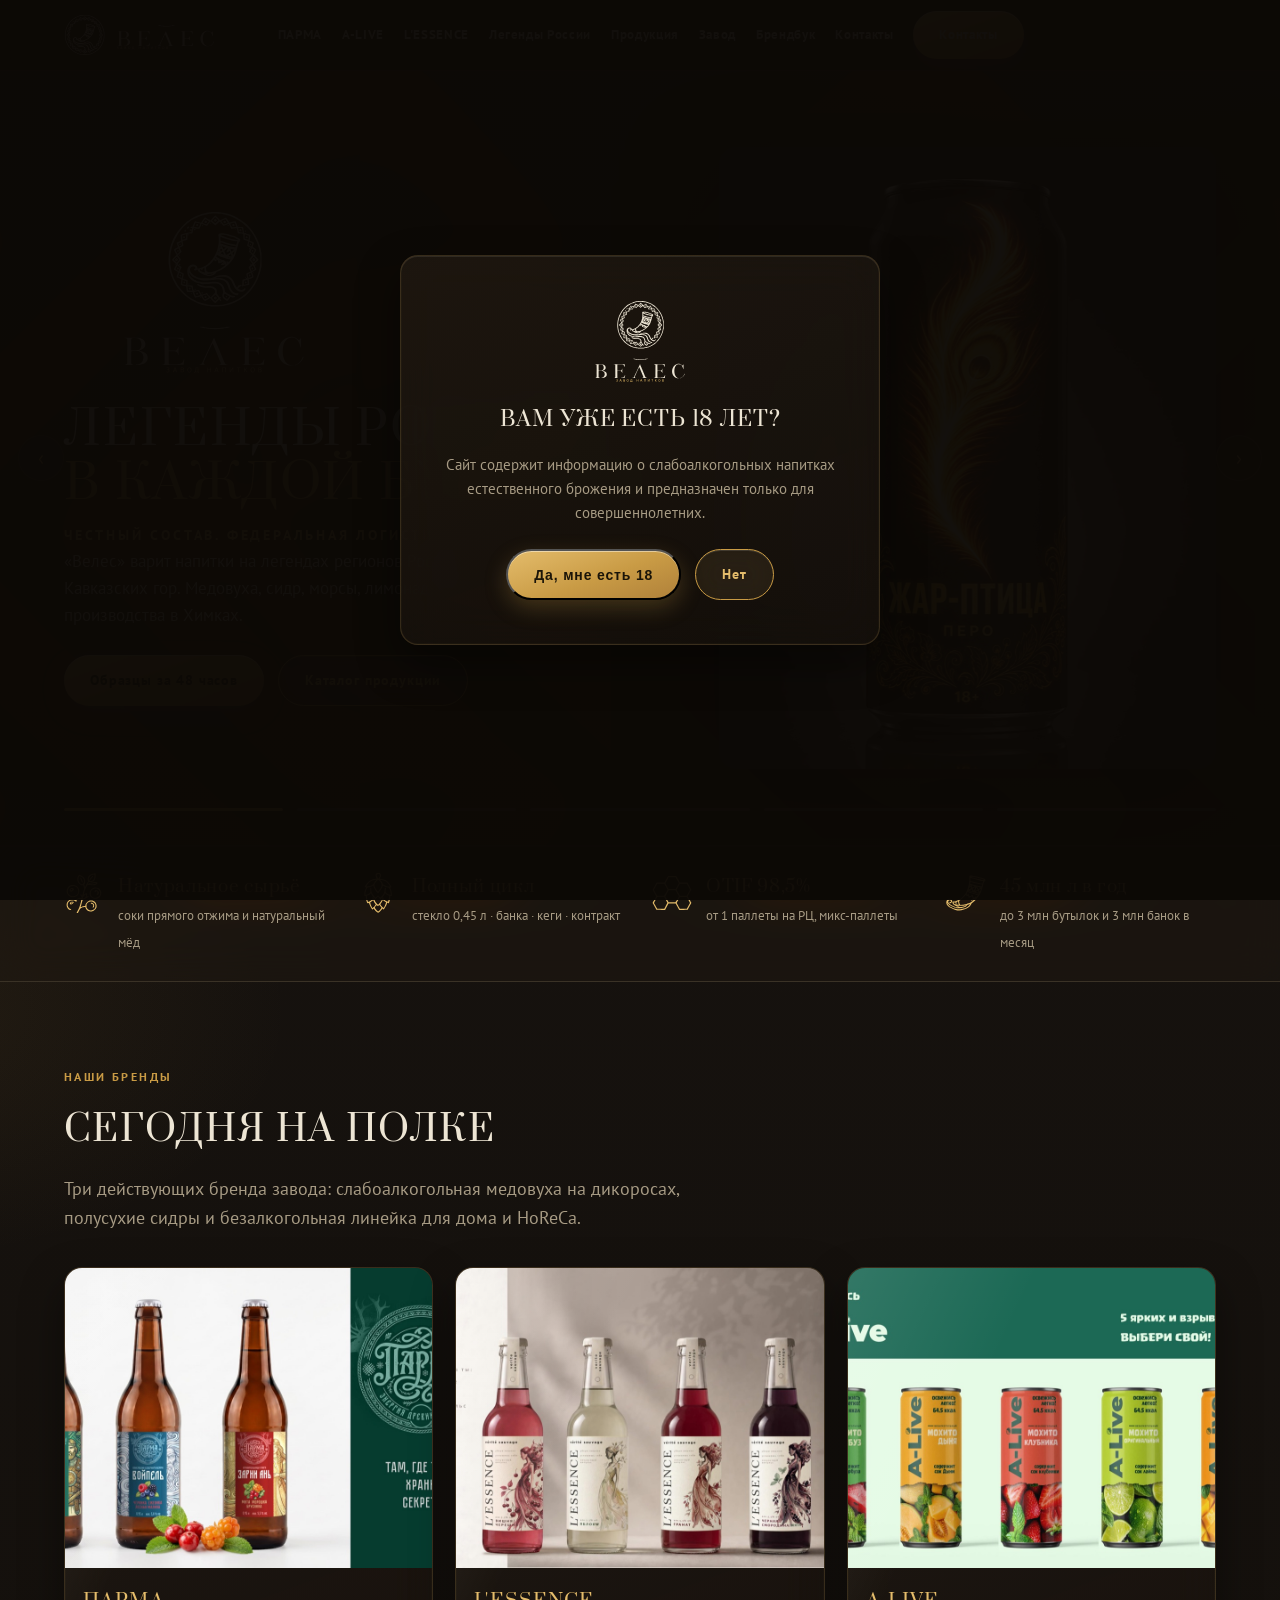
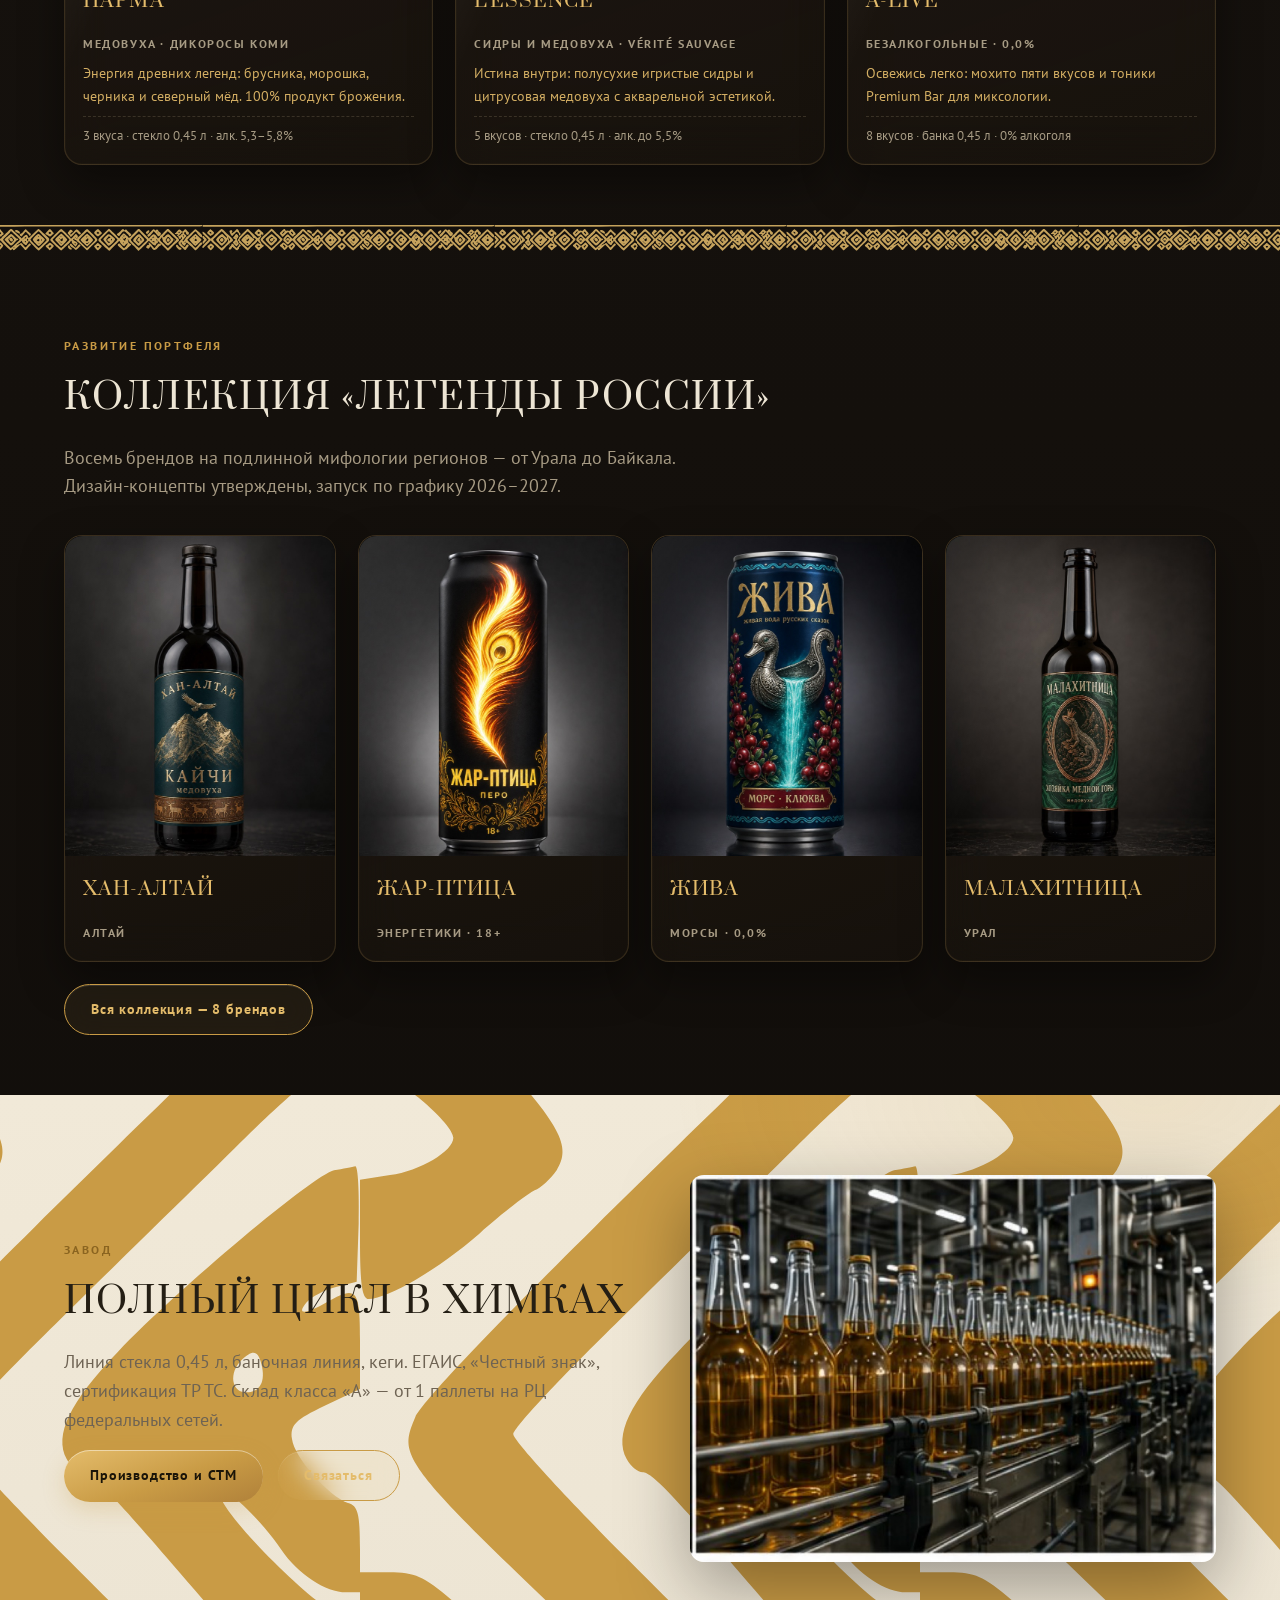
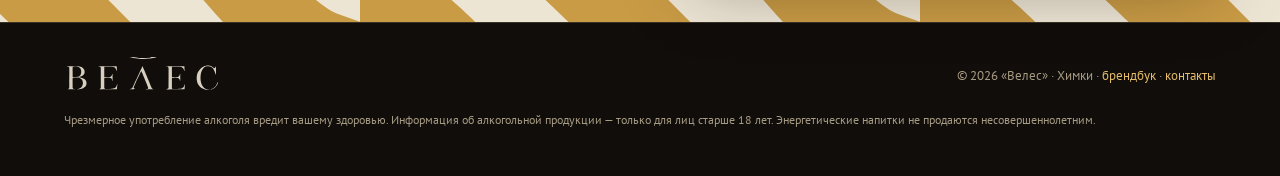
==== commit f659aff2: "veles: мультистраничник — бренды ПАРМА/A-Live/L'ESSENCE с фото из каталога, слайдер, 10 языков, liqu" ====
--- a/index.html
+++ b/index.html
@@ -4,10 +4,9 @@
 <meta charset="utf-8">
 <meta name="viewport" content="width=device-width, initial-scale=1">
 <title>ВЕЛЕС — завод напитков | Легенды России — в каждой бутылке</title>
-<meta name="description" content="Завод напитков «Велес» (Химки): медовуха, сидр, морсы, лимонады, тоники, энергетики. Восемь брендов на мифологии регионов России. Полный цикл, СТМ, контрактное производство. До 45 млн литров в год, OTIF 98,5%.">
+<meta name="description" content="Завод напитков «Велес» (Химки): медовуха ПАРМА, сидры L'ESSENCE, безалкогольные A-Live. Коллекция «Легенды России». Полный цикл, СТМ, контрактное производство.">
 <meta name="theme-color" content="#14100C">
-<meta property="og:title" content="ВЕЛЕС — завод напитков">
-<meta property="og:description" content="ЛЕГЕНДЫ РОССИИ — В КАЖДОЙ БУТЫЛКЕ. Честный состав. Федеральная логистика.">
+<meta property="og:title" content="ВЕЛЕС — завод напитков | Легенды России — в каждой бутылке">
 <meta property="og:image" content="og-image.png">
 <link rel="icon" href="favicon.ico" sizes="32x32">
 <link rel="icon" href="favicon.svg" type="image/svg+xml">
@@ -17,403 +16,158 @@
 <link rel="stylesheet" href="https://fonts.googleapis.com/css2?family=Prata&family=PT+Sans:wght@400;700&display=swap">
 <link rel="stylesheet" href="colors.css">
 <link rel="stylesheet" href="typography.css">
-<style>
-*{box-sizing:border-box;margin:0;padding:0}
-html{scroll-behavior:smooth}
-body{background:var(--v-bg);color:var(--v-fg);font-family:var(--v-font-text);font-size:16.5px;line-height:1.65}
-img{max-width:100%;display:block}
-a{color:var(--v-accent);text-decoration:none}
-.wrap{max-width:1200px;margin:0 auto;padding:0 24px}
-.label{font-weight:700;font-size:12px;letter-spacing:.2em;text-transform:uppercase;color:var(--v-gold)}
-h1,h2,h3{font-family:var(--v-font-display);font-weight:400;letter-spacing:.04em;text-wrap:balance}
-h2{font-size:clamp(26px,3.2vw,38px);text-transform:uppercase;margin:10px 0 16px}
-h3{font-size:19px;margin-bottom:10px}
-.lead{color:var(--v-mono);max-width:68ch;margin-bottom:34px;font-size:17.5px}
-.btn{display:inline-flex;align-items:center;gap:10px;font-weight:700;font-size:14px;letter-spacing:.06em;padding:13px 26px;border-radius:999px;background:var(--v-gold);color:#1A1408;transition:background .2s}
-.btn:hover{background:var(--v-accent)}
-.btn.ghost{background:transparent;border:1.5px solid var(--v-gold);color:var(--v-accent)}
-.ic{width:18px;height:18px;stroke:currentColor;fill:none;stroke-width:2;stroke-linecap:round;stroke-linejoin:round}
-.ic-lg{width:30px;height:30px;stroke:var(--v-gold);fill:none;stroke-width:1.7;stroke-linecap:round;stroke-linejoin:round}
-/* орнаментальный разделитель */
-.orn{height:26px;background:url("ornament-band.svg") center/auto 100% repeat-x;opacity:.85;margin:0}
-/* nav */
-nav{position:sticky;top:0;z-index:60;background:rgba(20,16,12,.94);backdrop-filter:blur(10px);border-bottom:1px solid #3A3226}
-nav .wrap{display:flex;align-items:center;gap:24px;height:70px}
-nav img.lg{height:44px;width:auto}
-nav a.nl{font-size:13.5px;font-weight:700;letter-spacing:.06em;color:var(--v-fg)}
-nav a.nl:hover{color:var(--v-accent)}
-nav .cta{margin-left:auto}
-@media(max-width:900px){nav a.nl{display:none}nav .cta{display:inline-flex}}
-/* hero */
-.hero{position:relative;border-bottom:1px solid #3A3226;overflow:hidden}
-.hero::before{content:"";position:absolute;inset:0;background:url("ornament-tile.svg") center/420px repeat;opacity:.05;pointer-events:none}
-.hero .wrap{position:relative;display:grid;grid-template-columns:1.1fr .9fr;gap:48px;align-items:center;padding-top:64px;padding-bottom:64px;min-height:82vh}
-.hero .logobox img{width:min(340px,70%);margin-bottom:34px}
-.hero h1{font-size:clamp(30px,4.6vw,54px);text-transform:uppercase;line-height:1.12;color:var(--v-fg)}
-.hero h1 b{color:var(--v-gold);font-weight:400}
-.hero .claim{margin:20px 0 8px;font-weight:700;font-size:15px;letter-spacing:.22em;text-transform:uppercase;color:var(--v-accent)}
-.hero .sub{color:var(--v-mono);max-width:54ch;margin-bottom:30px}
-.heroctas{display:flex;gap:14px;flex-wrap:wrap}
-.hero .imgbox img{border-radius:14px;box-shadow:0 30px 90px rgba(0,0,0,.6);max-height:72vh;width:auto;margin:0 auto}
-@media(max-width:900px){.hero .wrap{grid-template-columns:1fr;min-height:auto}.hero .imgbox{order:-1}.hero .imgbox img{max-height:46vh}}
-/* strip values */
-.strip{background:#1E1812;border-bottom:1px solid #3A3226}
-.strip .wrap{display:grid;grid-template-columns:repeat(4,1fr);gap:24px;padding:26px 24px}
-.strip .v{display:flex;gap:14px;align-items:flex-start}
-.strip img{width:40px;height:40px;flex:none}
-.strip b{font-family:var(--v-font-display);font-weight:400;font-size:17px;letter-spacing:.04em;display:block;color:var(--v-accent)}
-.strip span{font-size:13px;color:var(--v-mono)}
-@media(max-width:900px){.strip .wrap{grid-template-columns:repeat(2,1fr)}}
-section{padding:90px 0 66px}
-.light{background:var(--v-linen);color:#241E14}
-.light .lead{color:#6E6353}
-.light h2{color:#241E14}
-.light .label{color:#8A6420}
-/* about */
-.about{display:grid;grid-template-columns:1.05fr .95fr;gap:44px;align-items:center}
-@media(max-width:900px){.about{grid-template-columns:1fr}}
-.about .ph{border-radius:14px;overflow:hidden;box-shadow:0 24px 70px rgba(0,0,0,.35)}
-.facts{display:grid;grid-template-columns:1fr 1fr;gap:2px;background:#D9CDB4;border-radius:12px;overflow:hidden;margin-top:26px}
-.facts div{background:#F6F0E2;padding:16px 18px}
-.facts b{font-family:var(--v-font-display);font-weight:400;font-size:22px;display:block;color:#8A6420}
-.facts span{font-size:12.5px;color:#6E6353}
-/* symbols */
-.symrow{display:grid;grid-template-columns:repeat(4,1fr);gap:20px;margin-top:36px}
-@media(max-width:800px){.symrow{grid-template-columns:repeat(2,1fr)}}
-.sym{background:#1E1812;border:1px solid #3A3226;border-radius:12px;padding:24px;text-align:center}
-.sym img{width:56px;height:56px;margin:0 auto 12px}
-.sym b{font-weight:700;letter-spacing:.14em;font-size:13px;display:block;margin-bottom:4px;color:var(--v-accent)}
-.sym span{font-size:13px;color:var(--v-mono)}
-/* brands grid */
-.brands{display:grid;grid-template-columns:repeat(4,1fr);gap:22px}
-@media(max-width:1000px){.brands{grid-template-columns:repeat(2,1fr)}}
-@media(max-width:560px){.brands{grid-template-columns:1fr}}
-.bcard{background:#1E1812;border:1px solid #3A3226;border-radius:14px;overflow:hidden;display:flex;flex-direction:column;transition:transform .25s,border-color .25s}
-.bcard:hover{transform:translateY(-4px);border-color:var(--v-gold)}
-.bcard .ph img{width:100%;height:330px;object-fit:cover;object-position:center 18%}
-.badge{position:absolute;margin:12px;font-size:10.5px;font-weight:700;letter-spacing:.1em;padding:4px 10px;border-radius:999px;background:rgba(20,16,12,.85);color:var(--v-accent);border:1px solid var(--v-gold)}
-.bcard .ph{position:relative;background:#0E0B08}
-.bcard .tx{padding:18px;display:flex;flex-direction:column;gap:8px;flex:1}
-.bcard h3{font-size:19px;letter-spacing:.06em;color:var(--v-accent)}
-.bcard .cat{font-size:11.5px;font-weight:700;letter-spacing:.14em;text-transform:uppercase;color:var(--v-mono)}
-.bcard p{font-size:14px;opacity:.92}
-.bcard .sku{font-size:12px;color:var(--v-mono);margin-top:auto;padding-top:8px;border-top:1px dashed #3A3226}
-/* products table */
-.prod{display:grid;grid-template-columns:repeat(3,1fr);gap:18px}
-@media(max-width:900px){.prod{grid-template-columns:1fr}}
-.pcard{background:#F6F0E2;border:1px solid #D9CDB4;border-radius:12px;padding:22px}
-.pcard h3{color:#241E14;display:flex;align-items:center;gap:10px}
-.pcard .ic-lg{stroke:#8A6420}
-.pcard ul{list-style:none;margin-top:10px}
-.pcard li{font-size:14px;color:#4A4234;padding:5px 0;border-bottom:1px dashed #D9CDB4}
-.pcard li:last-child{border:none}
-.pcard li b{color:#241E14}
-/* production */
-.prodgrid{display:grid;grid-template-columns:.95fr 1.05fr;gap:44px;align-items:center}
-@media(max-width:900px){.prodgrid{grid-template-columns:1fr}}
-.speclist{list-style:none;margin-top:18px}
-.speclist li{display:flex;gap:14px;align-items:flex-start;padding:12px 0;border-bottom:1px solid #3A3226;font-size:15px}
-.speclist .ic-lg{flex:none;margin-top:2px}
-.speclist b{color:var(--v-accent)}
-/* b2b cards */
-.grid3{display:grid;grid-template-columns:repeat(3,1fr);gap:20px}
-@media(max-width:900px){.grid3{grid-template-columns:1fr}}
-.card{background:#1E1812;border:1px solid #3A3226;border-radius:14px;padding:26px}
-.light .card{background:#F6F0E2;border-color:#D9CDB4}
-.light .card h3{color:#241E14}
-.light .card li{color:#4A4234}
-.card h3{display:flex;align-items:center;gap:10px}
-.card ul{list-style:none;margin-top:8px}
-.card li{font-size:14.5px;padding:6px 0 6px 24px;position:relative}
-.card li::before{content:"";position:absolute;left:0;top:12px;width:12px;height:12px;background:url("logo-mark.svg") center/contain no-repeat;opacity:.8}
-/* gallery */
-.gal{display:grid;grid-template-columns:repeat(3,1fr);gap:14px}
-@media(max-width:800px){.gal{grid-template-columns:1fr}}
-.gal img{border-radius:12px;height:250px;width:100%;object-fit:cover}
-.gal figcaption{font-size:12.5px;color:var(--v-mono);margin-top:8px}
-/* contact */
-.contact{background:#1E1812;border-top:1px solid #3A3226}
-.contact .wrap{display:grid;grid-template-columns:1.15fr .85fr;gap:44px;padding-top:80px;padding-bottom:80px}
-@media(max-width:900px){.contact .wrap{grid-template-columns:1fr}}
-.person{margin:14px 0;font-size:16px}
-.person a{font-variant-numeric:tabular-nums}
-.requisites{font-size:12.5px;color:var(--v-mono);margin-top:24px;line-height:1.7}
-footer{border-top:1px solid #3A3226;padding:34px 0 46px;font-size:12.5px;color:var(--v-mono)}
-footer .wrap{display:flex;flex-wrap:wrap;gap:18px 40px;align-items:center;justify-content:space-between}
-footer img{height:36px;width:auto;opacity:.9}
-.note18{font-size:11.5px;color:var(--v-mono)}
-/* age gate */
-#age{position:fixed;inset:0;z-index:100;background:rgba(12,9,6,.97);display:flex;align-items:center;justify-content:center;padding:20px}
-#age .box{background:#1E1812;border:1px solid var(--v-gold);border-radius:16px;max-width:480px;padding:44px 38px;text-align:center}
-#age img{width:150px;margin:0 auto 20px}
-#age p{font-size:14.5px;color:var(--v-mono);margin:14px 0 24px}
-#age .row{display:flex;gap:14px;justify-content:center}
-.hidden{display:none!important}
-</style>
+<link rel="stylesheet" href="style.css">
 </head>
 <body>
-
-<div id="age">
-  <div class="box">
+<div id="age" class="hidden">
+  <div class="box glass">
     <img src="logo-primary.svg" alt="ВЕЛЕС — завод напитков">
-    <h2 style="font-size:21px">Вам уже есть 18 лет?</h2>
-    <p>Сайт содержит информацию о слабоалкогольных напитках естественного брожения и предназначен только для совершеннолетних.</p>
+    <h2 style="font-size:21px" data-i18n="age.t">Вам уже есть 18 лет?</h2>
+    <p data-i18n="age.p">Сайт содержит информацию о слабоалкогольных напитках естественного брожения и предназначен только для совершеннолетних.</p>
     <div class="row">
-      <button class="btn" onclick="document.getElementById('age').classList.add('hidden')">Да, мне есть 18</button>
-      <a class="btn ghost" href="https://ya.ru">Нет</a>
+      <button class="btn" onclick="document.getElementById('age').classList.add('hidden');localStorage.setItem('veles18','y')" data-i18n="age.yes">Да, мне есть 18</button>
+      <a class="btn ghost" href="https://ya.ru" data-i18n="age.no">Нет</a>
     </div>
   </div>
 </div>
-
+<script>if(localStorage.getItem('veles18')!=='y'){document.getElementById('age').classList.remove('hidden');}</script>
 <nav>
   <div class="wrap">
-    <a href="#top"><img class="lg" src="logo-horizontal.svg" alt="ВЕЛЕС — завод напитков"></a>
-    <a class="nl" href="#brendy">Бренды</a>
-    <a class="nl" href="#produkciya">Продукция</a>
-    <a class="nl" href="#zavod">Завод</a>
-    <a class="nl" href="#setyam">Сетям</a>
-    <a class="nl" href="#stm">СТМ</a>
-    <a class="nl" href="brandbook.html">Брендбук</a>
-    <a class="nl cta btn" href="#kontakty">Запросить образцы</a>
+    <a href="index.html"><img class="lg" src="logo-horizontal.svg" alt="ВЕЛЕС — завод напитков"></a>
+    <a class="nl" href="parma.html" data-i18n="nav.parma">ПАРМА</a>
+    <a class="nl" href="a-live.html" data-i18n="nav.alive">A-LIVE</a>
+    <a class="nl" href="l-essence.html" data-i18n="nav.less">L'ESSENCE</a>
+    <a class="nl" href="legendy.html" data-i18n="nav.leg">Легенды России</a>
+    <a class="nl" href="produkciya.html" data-i18n="nav.prod">Продукция</a>
+    <a class="nl" href="zavod.html" data-i18n="nav.plant">Завод</a>
+    <a class="nl" href="brandbook.html" data-i18n="nav.book">Брендбук</a>
+    <a class="nl" href="kontakty.html" data-i18n="nav.cont">Контакты</a>
+    <a class="nl cta btn" href="kontakty.html" data-i18n="nav.cont">Образцы</a>
   </div>
 </nav>
 
-<header class="hero" id="top">
-  <div class="wrap">
-    <div class="logobox">
-      <img src="logo-primary.svg" alt="ВЕЛЕС — завод напитков">
-      <h1>Легенды России —<br><b>в каждой бутылке</b></h1>
-      <p class="claim">Честный состав. Федеральная логистика.</p>
-      <p class="sub">«Велес» варит напитки на легендах регионов России — от тайги Коми до Кавказских гор. Персонаж на этикетке, его легенда — на контрэтикетке. Медовуха, сидр, морсы, лимонады, тоники и энергетики — полный цикл в Химках.</p>
-      <div class="heroctas">
-        <a class="btn" href="#kontakty"><svg class="ic"><use href="icons-sprite.svg#icon-send"/></svg>Образцы за 48 часов</a>
-        <a class="btn ghost" href="#brendy">Смотреть бренды</a>
+<header class="slider" id="slider">
+  <div class="slide on">
+    <div class="wrap" style="display:grid;grid-template-columns:1.1fr .9fr;gap:48px;align-items:center;min-height:86vh" id="herogrid">
+      <div>
+        <img src="logo-primary.svg" alt="ВЕЛЕС — завод напитков" style="width:min(300px,70%);margin-bottom:28px">
+        <h1><span data-i18n="hero.t1">Легенды России —</span><br><b style="color:var(--v-gold);font-weight:400" data-i18n="hero.t2">в каждой бутылке</b></h1>
+        <p class="slogan" style="letter-spacing:.2em;font-family:var(--v-font-text);font-size:14px;font-weight:700" data-i18n="hero.claim">ЧЕСТНЫЙ СОСТАВ. ФЕДЕРАЛЬНАЯ ЛОГИСТИКА.</p>
+        <p class="sub" data-i18n="hero.sub">«Велес» варит напитки на легендах регионов России — от тайги Коми до Кавказских гор. Медовуха, сидр, морсы, лимонады и тоники — полный цикл производства в Химках.</p>
+        <div style="display:flex;gap:14px;flex-wrap:wrap;margin-top:26px">
+          <a class="btn" href="kontakty.html" data-i18n="hero.cta1">Образцы за 48 часов</a>
+          <a class="btn ghost" href="produkciya.html" data-i18n="hero.cta2">Каталог продукции</a>
+        </div>
       </div>
+      <div><img src="hero.jpg" alt="ЖАР-ПТИЦА — энергетик" style="border-radius:18px;box-shadow:0 30px 90px rgba(0,0,0,.6);max-height:70vh;width:auto;margin:0 auto"></div>
     </div>
-    <div class="imgbox"><img src="hero.jpg" alt="Энергетик ЖАР-ПТИЦА — банка с неоновым пером"></div>
   </div>
+  <div class="slide bgslide" style="background-image:url('prod-parma-line.jpg')">
+    <div class="wrap caption"><h2>ПАРМА<sup>®</sup></h2><p data-i18n="sl.parma">Медовуха на дикоросах северной тайги: брусника, морошка, черника и северный мёд. Пера · Войпель · Зарни Ань.</p><a class="btn" href="parma.html" data-i18n="sl.more">Подробнее</a></div>
+  </div>
+  <div class="slide bgslide" style="background-image:url('prod-lessence-line.jpg')">
+    <div class="wrap caption"><h2>L'ESSENCE<sup>®</sup></h2><p data-i18n="sl.less">Полусухие игристые сидры и цитрусовая медовуха. Истина внутри…</p><a class="btn" href="l-essence.html" data-i18n="sl.more">Подробнее</a></div>
+  </div>
+  <div class="slide bgslide" style="background-image:url('prod-alive-mojito.jpg')">
+    <div class="wrap caption"><h2>A-LIVE<sup>®</sup></h2><p data-i18n="sl.alive">Мохито пяти вкусов и тоники Premium Bar. Освежись легко!</p><a class="btn" href="a-live.html" data-i18n="sl.more">Подробнее</a></div>
+  </div>
+  <div class="slide bgslide" style="background-image:url('khan-altai.jpg');background-position:center 25%">
+    <div class="wrap caption"><h2 data-i18n="ix.leg">Коллекция «Легенды России»</h2><p data-i18n="sl.leg">Восемь брендов на подлинной мифологии регионов — от Урала до Байкала.</p><a class="btn" href="legendy.html" data-i18n="sl.more">Подробнее</a></div>
+  </div>
+  <div class="sarrow prev" onclick="slGo(-1)" role="button" aria-label="Назад">&#8249;</div>
+  <div class="sarrow next" onclick="slGo(1)" role="button" aria-label="Вперёд">&#8250;</div>
+  <div class="slidebars" id="slidebars"></div>
 </header>
+<style>@media(max-width:900px){#herogrid{grid-template-columns:1fr!important;min-height:auto!important;padding-top:30px;padding-bottom:60px}}</style>
+<script>
+(function(){
+  var slides=document.querySelectorAll('#slider .slide'), n=slides.length, idx=0, timer;
+  var barsBox=document.getElementById('slidebars');
+  for(var i=0;i<n;i++){var b=document.createElement('div');b.className='sbar';b.innerHTML='<i></i>';
+    (function(k){b.addEventListener('click',function(){show(k);reset();});})(i);barsBox.appendChild(b);}
+  var bars=barsBox.children;
+  function show(k){
+    idx=(k+n)%n;
+    for(var i=0;i<n;i++){slides[i].classList.toggle('on',i===idx);bars[i].classList.remove('on');void bars[i].offsetWidth;}
+    bars[idx].classList.add('on');
+  }
+  window.slGo=function(d){show(idx+d);reset();};
+  function reset(){clearInterval(timer);timer=setInterval(function(){show(idx+1);},7000);}
+  show(0);reset();
+})();
+</script>
 
 <div class="strip">
   <div class="wrap">
-    <div class="v"><img src="sym-berry.svg" alt=""><div><b>Натуральное сырьё</b><span>соки прямого отжима и натуральный мёд, без искусственных красителей</span></div></div>
-    <div class="v"><img src="sym-hop.svg" alt=""><div><b>Полный цикл</b><span>линия стекла 0,45 л, баночная линия 0,43 л, кеги, контракт</span></div></div>
-    <div class="v"><img src="sym-honeycomb.svg" alt=""><div><b>OTIF 98,5%</b><span>поставки от 1 паллеты на РЦ, микс-паллеты по SKU</span></div></div>
-    <div class="v"><img src="sym-horn.svg" alt=""><div><b>45 млн л в год</b><span>до 3 млн бутылок и до 3 млн банок в месяц</span></div></div>
+    <div class="v"><img src="sym-berry.svg" alt=""><div><b data-i18n="v1.t">Натуральное сырьё</b><span data-i18n="v1.s">соки прямого отжима и натуральный мёд</span></div></div>
+    <div class="v"><img src="sym-hop.svg" alt=""><div><b data-i18n="v2.t">Полный цикл</b><span data-i18n="v2.s">стекло 0,45 л · банка · кеги · контракт</span></div></div>
+    <div class="v"><img src="sym-honeycomb.svg" alt=""><div><b data-i18n="v3.t">OTIF 98,5%</b><span data-i18n="v3.s">от 1 паллеты на РЦ, микс-паллеты</span></div></div>
+    <div class="v"><img src="sym-horn.svg" alt=""><div><b data-i18n="v4.t">45 млн л в год</b><span data-i18n="v4.s">до 3 млн бутылок и 3 млн банок в месяц</span></div></div>
   </div>
 </div>
 
-<section class="light" id="ozavode">
+<section>
   <div class="wrap">
-    <div class="about">
-      <div>
-        <span class="label">Кто мы</span>
-        <h2>Мастерская уникальных вкусов</h2>
-        <p class="lead" style="margin-bottom:16px">Завод в Химках работает с 2020 года (ранее — Volksbrau): традиции натурального производства и современные технологии. Сегодня производство и бренды переходят компании «Велес» — вместе со всеми рецептурами и интеллектуальными правами.</p>
-        <p style="color:#4A4234;max-width:64ch">Мы готовим сидры и медовуху естественного брожения, натуральные морсы и лимонады, авторские тоники и колу. Восемь брендов стоят на подлинной мифологии регионов России: покупатель собирает коллекцию легенд, сеть получает готовый брендблок.</p>
-        <div class="facts">
-          <div><b>2020</b><span>завод основан в Химках</span></div>
-          <div><b>8 брендов</b><span>единая коллекция «Легенды России»</span></div>
-          <div><b>40+ SKU</b><span>медовуха · сидр · морсы · лимонады · тоники</span></div>
-          <div><b>6 категорий</b><span>включая энергетики и линию 0,0%</span></div>
-        </div>
-      </div>
-      <figure class="ph"><img src="photo-bottles.jpg" alt="Натуральное сырьё: мёд, хмель и напитки завода «Велес»"></figure>
+    <span class="label" data-i18n="ix.brandslbl">Наши бренды</span>
+    <h2 data-i18n="ix.brands">Сегодня на полке</h2>
+    <p class="lead">Три действующих бренда завода: слабоалкогольная медовуха на дикоросах, полусухие сидры и безалкогольная линейка для дома и HoReCa.</p>
+    <div class="skus">
+      <a class="sku-card" href="parma.html"><div class="ph2"><img src="prod-parma-line.jpg" alt="ПАРМА"></div>
+        <div class="tx"><h3>ПАРМА</h3><div class="cat">Медовуха · дикоросы Коми</div>
+        <p>Энергия древних легенд: брусника, морошка, черника и северный мёд. 100% продукт брожения.</p>
+        <div class="meta">3 вкуса · стекло 0,45 л · алк. 5,3–5,8%</div></div></a>
+      <a class="sku-card" href="l-essence.html"><div class="ph2"><img src="prod-lessence-line.jpg" alt="L'ESSENCE"></div>
+        <div class="tx"><h3>L'ESSENCE</h3><div class="cat">Сидры и медовуха · vérité sauvage</div>
+        <p>Истина внутри: полусухие игристые сидры и цитрусовая медовуха с акварельной эстетикой.</p>
+        <div class="meta">5 вкусов · стекло 0,45 л · алк. до 5,5%</div></div></a>
+      <a class="sku-card" href="a-live.html"><div class="ph2"><img src="prod-alive-mojito.jpg" alt="A-Live"></div>
+        <div class="tx"><h3>A-LIVE</h3><div class="cat">Безалкогольные · 0,0%</div>
+        <p>Освежись легко: мохито пяти вкусов и тоники Premium Bar для миксологии.</p>
+        <div class="meta">8 вкусов · банка 0,45 л · 0% алкоголя</div></div></a>
     </div>
   </div>
 </section>
 
 <div class="orn"></div>
 
-<section id="simvolika">
+<section>
   <div class="wrap">
-    <span class="label">Символика бренда</span>
-    <h2>Четыре знака «Велеса»</h2>
-    <div class="symrow">
-      <div class="sym"><img src="sym-horn.svg" alt="Рог"><b>РОГ</b><span>достаток и щедрость</span></div>
-      <div class="sym"><img src="sym-honeycomb.svg" alt="Соты"><b>СОТЫ</b><span>натуральный мёд</span></div>
-      <div class="sym"><img src="sym-hop.svg" alt="Хмель"><b>ХМЕЛЬ</b><span>брожение и ремесло</span></div>
-      <div class="sym"><img src="sym-berry.svg" alt="Ягода"><b>ЯГОДА</b><span>сырьё регионов</span></div>
+    <span class="label" data-i18n="ix.leglbl">Развитие портфеля</span>
+    <h2 data-i18n="ix.leg">Коллекция «Легенды России»</h2>
+    <p class="lead">Восемь брендов на подлинной мифологии регионов — от Урала до Байкала. Дизайн-концепты утверждены, запуск по графику 2026–2027.</p>
+    <div class="brands" style="grid-template-columns:repeat(4,1fr)">
+      <a class="bcard" href="legendy.html"><div class="ph3"><img src="khan-altai.jpg" alt="ХАН-АЛТАЙ" loading="lazy"></div><div class="tx"><h3>ХАН-АЛТАЙ</h3><div class="cat">Алтай</div></div></a>
+      <a class="bcard" href="legendy.html"><div class="ph3"><img src="zhar-ptitsa.jpg" alt="ЖАР-ПТИЦА" loading="lazy"></div><div class="tx"><h3>ЖАР-ПТИЦА</h3><div class="cat">Энергетики · 18+</div></div></a>
+      <a class="bcard" href="legendy.html"><div class="ph3"><img src="zhiva.jpg" alt="ЖИВА" loading="lazy"></div><div class="tx"><h3>ЖИВА</h3><div class="cat">Морсы · 0,0%</div></div></a>
+      <a class="bcard" href="legendy.html"><div class="ph3"><img src="malakhitnitsa.jpg" alt="МАЛАХИТНИЦА" loading="lazy"></div><div class="tx"><h3>МАЛАХИТНИЦА</h3><div class="cat">Урал</div></div></a>
+    </div>
+    <p style="margin-top:22px"><a class="btn ghost" href="legendy.html" data-i18n="ix.all">Вся коллекция — 8 брендов</a></p>
+  </div>
+</section>
+
+<section class="light">
+  <div class="wrap">
+    <div class="split">
+      <div>
+        <span class="label" data-i18n="ix.plantlbl">Завод</span>
+        <h2 data-i18n="ix.plant">Полный цикл в Химках</h2>
+        <p class="lead" style="margin-bottom:16px">Линия стекла 0,45 л, баночная линия, кеги. ЕГАИС, «Честный знак», сертификация ТР ТС. Склад класса «А» — от 1 паллеты на РЦ федеральных сетей.</p>
+        <div style="display:flex;gap:14px;flex-wrap:wrap">
+          <a class="btn" href="zavod.html" data-i18n="ix.b2b">Производство и СТМ</a>
+          <a class="btn ghost" href="kontakty.html" data-i18n="ix.contact">Связаться</a>
+        </div>
+      </div>
+      <figure class="ph"><img src="photo-line.jpg" alt="Линия розлива завода «Велес»"></figure>
     </div>
   </div>
 </section>
-
-<section id="brendy" style="padding-top:40px">
-  <div class="wrap">
-    <span class="label">Портфель</span>
-    <h2>Восемь брендов — одна коллекция легенд</h2>
-    <p class="lead">Каждый бренд стоит на подлинных легендах своего региона. Дизайн-концепты упаковки утверждены; ассортимент и характеристики уточняйте у отдела продаж.</p>
-    <div class="brands">
-      <div class="bcard"><div class="ph"><span class="badge">В ПРОИЗВОДСТВЕ</span><img src="parma.jpg" alt="ПАРМА — медовуха на легендах Коми" loading="lazy"></div>
-        <div class="tx"><h3>ПАРМА</h3><div class="cat">Медовуха · Республика Коми</div>
-        <p>Дикоросы тайги, северный мёд и герои коми-преданий. Флагман завода.</p>
-        <div class="sku">Пера · Войпель · Зарни Ань · 0,45 л · 5,3–5,8%</div></div></div>
-      <div class="bcard"><div class="ph"><span class="badge">СЕНТЯБРЬ 2026</span><img src="khan-altai.jpg" alt="ХАН-АЛТАЙ — медовуха и сидр Алтая" loading="lazy"></div>
-        <div class="tx"><h3>ХАН-АЛТАЙ</h3><div class="cat">Медовуха и сидр · Алтай</div>
-        <p>Горный мёд, облепиха и дух-хозяин великих гор. Легенды, спетые кайчи.</p>
-        <div class="sku">Кайчи · Ирбиш · Алтын-Кёль · Катунь · 0,43/0,45 л</div></div></div>
-      <div class="bcard"><div class="ph"><span class="badge">ГОТОВИТСЯ</span><img src="nart-sane.jpg" alt="НАРТ САНЭ — напиток нартов" loading="lazy"></div>
-        <div class="tx"><h3>НАРТ САНЭ</h3><div class="cat">Медовуха и сидр · Кавказ</div>
-        <p>Напиток богатырей нартского эпоса: горный мёд, гранат, айва и кизил.</p>
-        <div class="sku">Сосруко · Сатаней · Дзерасса · Батраз · 0,43/0,45 л</div></div></div>
-      <div class="bcard"><div class="ph"><span class="badge">ЯНВАРЬ 2027</span><img src="zhiva.jpg" alt="ЖИВА — морсы и лимонады" loading="lazy"></div>
-        <div class="tx"><h3>ЖИВА</h3><div class="cat">Морсы · лимонады · 0,0%</div>
-        <p>Живая вода русских сказок: дикая ягода, мёд и первая федеральная безалкогольная медовуха.</p>
-        <div class="sku">Клюква · Облепиха · Брусника · Мёд-Пиво 0,0 · 0,43 л</div></div></div>
-      <div class="bcard"><div class="ph"><span class="badge">НОЯБРЬ 2026</span><img src="zhar-ptitsa.jpg" alt="ЖАР-ПТИЦА — энергетики" loading="lazy"></div>
-        <div class="tx"><h3>ЖАР-ПТИЦА</h3><div class="cat">Энергетики · 18+</div>
-        <p>Первый энергетик на подлинной русской мифологии. Гори, не сгорая.</p>
-        <div class="sku">Перо · Перун · Рарог · Финист · Жар-Цвет · Семаргл ZERO</div></div></div>
-      <div class="bcard"><div class="ph"><span class="badge">ЛЕТО 2027</span><img src="malakhitnitsa.jpg" alt="МАЛАХИТНИЦА — уральские сказы" loading="lazy"></div>
-        <div class="tx"><h3>МАЛАХИТНИЦА</h3><div class="cat">Медовуха и сидр · Урал</div>
-        <p>Сказы Бажова в стекле: смородина и малахит, жимолость и рябина.</p>
-        <div class="sku">Хозяйка Медной горы · Огневушка · Полоз · 0,45 л</div></div></div>
-      <div class="bcard"><div class="ph"><span class="badge">РЕЗЕРВ</span><img src="sampo.jpg" alt="САМПО — морсы Калевалы" loading="lazy"></div>
-        <div class="tx"><h3>САМПО</h3><div class="cat">Морсы и 0,0% · Карелия</div>
-        <p>Изобилие Севера без градуса: клюква, брусника, иван-чай и руны Калевалы.</p>
-        <div class="sku">Вяйнё · Айно · Лоухи · Илмари · 0,43 л</div></div></div>
-      <div class="bcard"><div class="ph"><span class="badge">РЕЗЕРВ</span><img src="barguzin.jpg" alt="БАРГУЗИН — лимонады Байкала" loading="lazy"></div>
-        <div class="tx"><h3>БАРГУЗИН</h3><div class="cat">Лимонады и тоники · Байкал</div>
-        <p>Пей ветер: сибирские травы, саган-дайля и легенды великого озера.</p>
-        <div class="sku">Ангара · Сарма · Ольхон · Эжин · 0,43 л</div></div></div>
-    </div>
-  </div>
-</section>
-
-<div class="orn"></div>
-
-<section class="light" id="produkciya">
-  <div class="wrap">
-    <span class="label">Продукция</span>
-    <h2>Шесть категорий полного цикла</h2>
-    <p class="lead">Естественное брожение для алкогольных линеек, соки прямого отжима для безалкогольных. Все форматы — под федеральную логистику: паллетные нормы, микс-паллеты, кеги для HoReCa.</p>
-    <div class="prod">
-      <div class="pcard"><h3><svg class="ic-lg"><use href="icons-sprite.svg#icon-beer"/></svg>Медовуха</h3><ul>
-        <li><b>5,3–5,8%</b> · естественное брожение</li><li>стекло 0,45 л · 12 шт/упак · 70 упак/паллета</li><li>срок годности 18 месяцев</li><li>акциз 33 ₽/л — растущая категория (+15–27% г/г)</li></ul></div>
-      <div class="pcard"><h3><svg class="ic-lg"><use href="icons-sprite.svg#icon-wine"/></svg>Сидр и пуаре</h3><ul>
-        <li><b>5,0–5,5%</b> · без спирта и пивного сусла</li><li>стекло 0,45 л + банка 0,43 л + кеги</li><li>соки прямого отжима</li><li>розница категории +37% в июне</li></ul></div>
-      <div class="pcard"><h3><svg class="ic-lg"><use href="icons-sprite.svg#icon-grape"/></svg>Морсы</h3><ul>
-        <li><b>0,0%</b> · сок ≥20%, без консервантов</li><li>банка 0,43 л · 12 шт/упак · 112 упак/паллета</li><li>клюква, облепиха, брусника, черника</li><li>рынок 77 млрд ₽ без федерального лидера</li></ul></div>
-      <div class="pcard"><h3><svg class="ic-lg"><use href="icons-sprite.svg#icon-droplet"/></svg>Лимонады и мохито</h3><ul>
-        <li><b>0,0%</b> · сильногазированные</li><li>банка 0,43 л · срок 24 месяца</li><li>манго, клубника, дыня, арбуз, лайм</li><li>сезонные и авторские вкусы</li></ul></div>
-      <div class="pcard"><h3><svg class="ic-lg"><use href="icons-sprite.svg#icon-flame"/></svg>Энергетики</h3><ul>
-        <li><b>кофеин 30 мг/100 мл</b> · таурин</li><li>банка 0,43 л · маркировка 18+</li><li>категория растёт ~18% в год</li><li>запуск под брендом ЖАР-ПТИЦА — ноябрь 2026</li></ul></div>
-      <div class="pcard"><h3><svg class="ic-lg"><use href="icons-sprite.svg#icon-award"/></svg>Тоники и кола</h3><ul>
-        <li><b>0,0%</b> · барная линия для миксологии</li><li>Классический · Индиан (хинин) · Биттер-Лемон</li><li>кола/черника/лаванда — авторские миксы</li><li>HoReCa-контракты и мини-бары</li></ul></div>
-    </div>
-  </div>
-</section>
-
-<section id="zavod">
-  <div class="wrap">
-    <div class="prodgrid">
-      <figure class="ph" style="border-radius:14px;overflow:hidden"><img src="photo-line.jpg" alt="Линия розлива завода «Велес»"></figure>
-      <div>
-        <span class="label">Производство</span>
-        <h2>Завод полного цикла, Химки</h2>
-        <ul class="speclist">
-          <li><svg class="ic-lg"><use href="icons-sprite.svg#icon-factory"/></svg><span><b>Линия стекла 0,45 л</b> — до 3 млн бутылок в месяц, кронен-укупорка, пастеризация</span></li>
-          <li><svg class="ic-lg"><use href="icons-sprite.svg#icon-boxes"/></svg><span><b>Баночная линия 0,43 л</b> — до 3 млн банок в месяц, полная запечатка sleeve</span></li>
-          <li><svg class="ic-lg"><use href="icons-sprite.svg#icon-thermometer"/></svg><span><b>Кеги</b> — розлив для HoReCa: бары, рестораны, отели</span></li>
-          <li><svg class="ic-lg"><use href="icons-sprite.svg#icon-shield-check"/></svg><span><b>Соответствие</b> — ЕГАИС, «Честный знак», сертификация ТР ТС; лабораторный контроль партий</span></li>
-          <li><svg class="ic-lg"><use href="icons-sprite.svg#icon-warehouse"/></svg><span><b>Склад класса «А»</b> — Химки, Вашутинское шоссе: ключевой логистический хаб Московского региона</span></li>
-        </ul>
-      </div>
-    </div>
-    <div class="gal" style="margin-top:44px">
-      <figure><img src="photo-bottles.jpg" alt="Сырьё: мёд и хмель"><figcaption>Натуральное сырьё: мёд, хмель, дикоросы регионов</figcaption></figure>
-      <figure><img src="photo-truck.jpg" alt="Фирменная фура «Велес»"><figcaption>Федеральная логистика: доставка аккредитованными ТК</figcaption></figure>
-      <figure><img src="photo-crate.jpg" alt="Фирменные ящики «Велес»"><figcaption>Фирменная тара и брендированная упаковка</figcaption></figure>
-    </div>
-  </div>
-</section>
-
-<div class="orn"></div>
-
-<section class="light" id="setyam">
-  <div class="wrap">
-    <span class="label">Торговым сетям и дистрибьюторам</span>
-    <h2>Экономика, которая сходится у байера</h2>
-    <p class="lead">Мы приходим не с прайсом, а с готовой полочной экономикой: гарантированная маржа, промо за наш счёт и категории, растущие двузначными темпами.</p>
-    <div class="grid3">
-      <div class="card"><h3><svg class="ic-lg" style="stroke:#8A6420"><use href="icons-sprite.svg#icon-percent"/></svg>Доходность сети</h3><ul>
-        <li>45% фронт-маржи в регулярных продажах</li>
-        <li>35% маржи сохраняется в глубоких акциях</li>
-        <li>Промо-скидка 25% полностью за счёт завода</li>
-        <li>Маркетинговый фонд и участие в каталогах</li></ul></div>
-      <div class="card"><h3><svg class="ic-lg" style="stroke:#8A6420"><use href="icons-sprite.svg#icon-truck"/></svg>Логистика без сюрпризов</h3><ul>
-        <li>OTIF ≥ 98,5%, строгие временные окна</li>
-        <li>От 1 паллеты на РЦ, микс-паллеты по SKU</li>
-        <li>Паллетная доставка аккредитованными ТК</li>
-        <li>Excel-спецификация и образцы — за 48 часов</li></ul></div>
-      <div class="card"><h3><svg class="ic-lg" style="stroke:#8A6420"><use href="icons-sprite.svg#icon-calendar"/></svg>График листингов</h3><ul>
-        <li>Авг 2026 — Красное и Белое, Бристоль</li>
-        <li>Сент — Лента · Окт — Магнит</li>
-        <li>Нояб — Верный, Пятёрочка · Дек — Фреш Маркет</li>
-        <li>2027 — морсы ЖИВА, б/а медовуха, МАЛАХИТНИЦА</li></ul></div>
-    </div>
-  </div>
-</section>
-
-<section id="stm">
-  <div class="wrap">
-    <span class="label">СТМ и контрактное производство</span>
-    <h2>Создадим идеальный напиток вместе</h2>
-    <p class="lead">Мы не просто создаём напитки — мы открываем новые перспективы для вашего бренда. Библиотека готовых вкусов и рецептур, индивидуальный подход и комплексная поддержка.</p>
-    <div class="grid3">
-      <div class="card"><h3>Контрактное производство</h3><ul>
-        <li>Безалкогольные и слабоалкогольные напитки</li>
-        <li>Розлив в стекло 0,45, банку 0,43, кеги</li>
-        <li>Полный цикл: от рецептуры до паллеты</li></ul></div>
-      <div class="card"><h3>Собственная торговая марка</h3><ul>
-        <li>СТМ для сетей на отличающихся рецептурах</li>
-        <li>Дизайн-поддержка и сертификация</li>
-        <li>Гибкие тиражи и график производства</li></ul></div>
-      <div class="card"><h3>Разработка рецептур</h3><ul>
-        <li>Энергетики и тонизирующие напитки</li>
-        <li>Лимонады, тоники, колы</li>
-        <li>Сидры и медовухи по вашему брифу</li></ul></div>
-    </div>
-  </div>
-</section>
-
-<section class="contact" id="kontakty" style="padding:0">
-  <div class="wrap">
-    <div>
-      <span class="label">Контакты</span>
-      <h2>Образцы — за 48 часов</h2>
-      <p class="lead" style="margin-bottom:18px">Направим образцы в ваш дегустационный комитет и Excel-спецификацию с паллетными нормами. Работаем с федеральными и локальными сетями, дистрибьюторами и HoReCa по всей России.</p>
-      <div class="person"><b>Алексей Гусятников</b> · исполнительный директор<br>
-        <svg class="ic" style="vertical-align:-3px"><use href="icons-sprite.svg#icon-phone"/></svg> <a href="tel:+79272226574">+7 927 222 65 74</a> ·
-        <svg class="ic" style="vertical-align:-3px"><use href="icons-sprite.svg#icon-mail"/></svg> <a href="mailto:rugusyatal78@yandex.ru">rugusyatal78@yandex.ru</a></div>
-      <div class="person"><b>Ольга Анджиевская</b> · работа с сетями<br>
-        <svg class="ic" style="vertical-align:-3px"><use href="icons-sprite.svg#icon-phone"/></svg> <a href="tel:+79205003787">+7 920 500 37 87</a> ·
-        <svg class="ic" style="vertical-align:-3px"><use href="icons-sprite.svg#icon-mail"/></svg> <a href="mailto:olga_andg@mail.ru">olga_andg@mail.ru</a></div>
-      <p class="requisites"><svg class="ic" style="vertical-align:-3px"><use href="icons-sprite.svg#icon-map-pin"/></svg> 141401, Московская область, г. Химки, Вашутинское шоссе, владение 4Б<br>
-      Юридическое лицо: ООО «ТД «ФОЛЬКСБРАУ» · ИНН 5047246376 · КПП 504701001 · ОГРН 1205000113075<br>
-      Производство и бренды переходят компании «Велес» со всеми интеллектуальными правами.</p>
-    </div>
-    <div style="align-self:center">
-      <div class="card" style="border-color:var(--v-gold)">
-        <h3 style="color:var(--v-accent)">Запрос для сетей</h3>
-        <p style="font-size:14.5px;color:var(--v-mono);margin:10px 0 16px">Напишите с рабочей почты — в ответ придут спецификация, коммерческие условия и график поставок.</p>
-        <a class="btn" style="width:100%;justify-content:center" href="mailto:rugusyatal78@yandex.ru?subject=Запрос%20образцов%20—%20Велес">Написать в отдел продаж</a>
-      </div>
-    </div>
-  </div>
-</section>
-
 <footer>
   <div class="wrap">
     <img src="logo-wordmark.svg" alt="ВЕЛЕС">
-    <span>© 2026 «Велес» · Химки · <a href="brandbook.html">брендбук</a></span>
-    <span class="note18">Чрезмерное употребление алкоголя вредит вашему здоровью. Информация об алкогольной продукции — только для лиц старше 18 лет. Энергетические напитки не продаются несовершеннолетним.</span>
+    <span>© 2026 «Велес» · Химки · <a href="brandbook.html">брендбук</a> · <a href="kontakty.html">контакты</a></span>
+    <span class="note18" data-i18n="ft.warn">Чрезмерное употребление алкоголя вредит вашему здоровью. Информация об алкогольной продукции — только для лиц старше 18 лет. Энергетические напитки не продаются несовершеннолетним.</span>
   </div>
 </footer>
-
-<script>
-if(localStorage.getItem('veles18')==='y'){document.getElementById('age').classList.add('hidden');}
-document.querySelector('#age .btn').addEventListener('click',()=>localStorage.setItem('veles18','y'));
-</script>
+<script src="i18n.js" defer></script>
 </body>
 </html>
--- a/style.css
+++ b/style.css
@@ -0,0 +1,209 @@
+/* ВЕЛЕС — общие стили мультистраничного сайта */
+*{box-sizing:border-box;margin:0;padding:0}
+html{scroll-behavior:smooth}
+body{background:var(--v-bg);color:var(--v-fg);font-family:var(--v-font-text);font-size:16.5px;line-height:1.65}
+img{max-width:100%;display:block}
+a{color:var(--v-accent);text-decoration:none}
+.wrap{max-width:1200px;margin:0 auto;padding:0 24px}
+.label{font-weight:700;font-size:12px;letter-spacing:.2em;text-transform:uppercase;color:var(--v-gold)}
+h1,h2,h3{font-family:var(--v-font-display);font-weight:400;letter-spacing:.04em;text-wrap:balance}
+h1{font-size:clamp(28px,4.2vw,48px);text-transform:uppercase;line-height:1.12}
+h2{font-size:clamp(24px,3vw,36px);text-transform:uppercase;margin:10px 0 16px}
+h3{font-size:19px;margin-bottom:10px}
+.lead{color:var(--v-mono);max-width:68ch;margin-bottom:34px;font-size:17.5px}
+.btn{display:inline-flex;align-items:center;gap:10px;font-weight:700;font-size:14px;letter-spacing:.06em;padding:13px 26px;border-radius:999px;background:var(--v-gold);color:#1A1408;transition:background .2s}
+.btn:hover{background:var(--v-accent)}
+.btn.ghost{background:transparent;border:1.5px solid var(--v-gold);color:var(--v-accent)}
+.ic{width:18px;height:18px;stroke:currentColor;fill:none;stroke-width:2;stroke-linecap:round;stroke-linejoin:round}
+.ic-lg{width:30px;height:30px;stroke:var(--v-gold);fill:none;stroke-width:1.7;stroke-linecap:round;stroke-linejoin:round}
+.orn{height:26px;background:url("ornament-band.svg") center/auto 100% repeat-x;opacity:.85}
+nav{position:sticky;top:0;z-index:60;background:rgba(20,16,12,.94);backdrop-filter:blur(10px);border-bottom:1px solid #3A3226}
+nav .wrap{display:flex;align-items:center;gap:20px;height:70px;flex-wrap:nowrap;overflow-x:auto}
+nav img.lg{height:42px;width:auto}
+nav a.nl{font-size:13px;font-weight:700;letter-spacing:.05em;color:var(--v-fg);white-space:nowrap}
+nav a.nl:hover,nav a.nl.on{color:var(--v-accent)}
+nav .cta{margin-left:auto;white-space:nowrap}
+section{padding:80px 0 60px}
+.light{background:var(--v-linen);color:#241E14}
+.light .lead{color:#6E6353}
+.light h1,.light h2{color:#241E14}
+.light .label{color:#8A6420}
+.hero-page{border-bottom:1px solid #3A3226;position:relative;overflow:hidden}
+.hero-page::before{content:"";position:absolute;inset:0;background:url("ornament-tile.svg") center/420px repeat;opacity:.05;pointer-events:none}
+.hero-page .wrap{position:relative;padding:70px 24px 56px}
+.hero-page .sub{color:var(--v-mono);max-width:60ch;margin-top:16px}
+.slogan{font-family:var(--v-font-display);color:var(--v-accent);font-size:clamp(17px,2vw,22px);letter-spacing:.06em;margin-top:14px}
+.split{display:grid;grid-template-columns:1.05fr .95fr;gap:44px;align-items:center}
+@media(max-width:900px){.split{grid-template-columns:1fr}}
+.ph{border-radius:14px;overflow:hidden;box-shadow:0 24px 70px rgba(0,0,0,.35)}
+.grid3{display:grid;grid-template-columns:repeat(3,1fr);gap:20px}
+@media(max-width:900px){.grid3{grid-template-columns:1fr}}
+.grid2{display:grid;grid-template-columns:1fr 1fr;gap:20px}
+@media(max-width:800px){.grid2{grid-template-columns:1fr}}
+.card{background:#1E1812;border:1px solid #3A3226;border-radius:14px;padding:26px}
+.light .card{background:#F6F0E2;border-color:#D9CDB4}
+.light .card h3{color:#241E14}
+.light .card li,.light .card p{color:#4A4234}
+.card ul{list-style:none;margin-top:8px}
+.card li{font-size:14.5px;padding:6px 0 6px 24px;position:relative}
+.card li::before{content:"";position:absolute;left:0;top:12px;width:12px;height:12px;background:url("logo-mark.svg") center/contain no-repeat;opacity:.8}
+/* SKU-карточки */
+.skus{display:grid;grid-template-columns:repeat(3,1fr);gap:22px}
+@media(max-width:900px){.skus{grid-template-columns:1fr}}
+.sku-card{background:#1E1812;border:1px solid #3A3226;border-radius:14px;overflow:hidden;display:flex;flex-direction:column}
+.light .sku-card{background:#FDFAF2;border-color:#D9CDB4}
+.sku-card .ph2 img{width:100%;height:300px;object-fit:cover;object-position:center}
+.sku-card .tx{padding:18px;flex:1;display:flex;flex-direction:column;gap:8px}
+.sku-card h3{color:var(--v-accent);letter-spacing:.06em}
+.light .sku-card h3{color:#8A6420}
+.sku-card .cat{font-size:11.5px;font-weight:700;letter-spacing:.14em;text-transform:uppercase;color:var(--v-mono)}
+.sku-card p{font-size:14px;opacity:.92}
+.light .sku-card p{color:#4A4234}
+.sku-card .meta{font-size:12.5px;color:var(--v-mono);margin-top:auto;padding-top:8px;border-top:1px dashed #3A3226}
+/* спец-таблица */
+.spec{width:100%;border-collapse:collapse;font-size:14px;margin:20px 0}
+.spec th{text-align:left;font-size:11.5px;letter-spacing:.08em;text-transform:uppercase;color:var(--v-mono);border-bottom:2px solid #3A3226;padding:9px 10px;font-weight:700}
+.spec td{border-bottom:1px solid #3A3226;padding:9px 10px;vertical-align:top}
+.light .spec th{color:#8A6420;border-color:#D9CDB4}
+.light .spec td{border-color:#E4DAC4;color:#4A4234}
+.spec td.num{font-variant-numeric:tabular-nums;white-space:nowrap}
+.tablewrap{overflow-x:auto}
+/* бренды-карточки (легенды) */
+.brands{display:grid;grid-template-columns:repeat(4,1fr);gap:22px}
+@media(max-width:1000px){.brands{grid-template-columns:repeat(2,1fr)}}
+@media(max-width:560px){.brands{grid-template-columns:1fr}}
+.bcard{background:#1E1812;border:1px solid #3A3226;border-radius:14px;overflow:hidden;display:flex;flex-direction:column;transition:transform .25s,border-color .25s}
+.bcard:hover{transform:translateY(-4px);border-color:var(--v-gold)}
+.bcard .ph3{position:relative;background:#0E0B08}
+.bcard .ph3 img{width:100%;height:320px;object-fit:cover;object-position:center 18%}
+.badge{position:absolute;margin:12px;font-size:10.5px;font-weight:700;letter-spacing:.1em;padding:4px 10px;border-radius:999px;background:rgba(20,16,12,.85);color:var(--v-accent);border:1px solid var(--v-gold)}
+.bcard .tx{padding:18px;display:flex;flex-direction:column;gap:8px;flex:1}
+.bcard h3{font-size:19px;letter-spacing:.06em;color:var(--v-accent)}
+.bcard .cat{font-size:11.5px;font-weight:700;letter-spacing:.14em;text-transform:uppercase;color:var(--v-mono)}
+.bcard p{font-size:14px;opacity:.92}
+.bcard .sku{font-size:12px;color:var(--v-mono);margin-top:auto;padding-top:8px;border-top:1px dashed #3A3226}
+.strip{background:#1E1812;border-bottom:1px solid #3A3226}
+.strip .wrap{display:grid;grid-template-columns:repeat(4,1fr);gap:24px;padding:26px 24px}
+.strip .v{display:flex;gap:14px;align-items:flex-start}
+.strip img{width:40px;height:40px;flex:none}
+.strip b{font-family:var(--v-font-display);font-weight:400;font-size:17px;letter-spacing:.04em;display:block;color:var(--v-accent)}
+.strip span{font-size:13px;color:var(--v-mono)}
+@media(max-width:900px){.strip .wrap{grid-template-columns:repeat(2,1fr)}}
+.speclist{list-style:none;margin-top:18px}
+.speclist li{display:flex;gap:14px;align-items:flex-start;padding:12px 0;border-bottom:1px solid #3A3226;font-size:15px}
+.speclist .ic-lg{flex:none;margin-top:2px}
+.speclist b{color:var(--v-accent)}
+.gal{display:grid;grid-template-columns:repeat(3,1fr);gap:14px}
+@media(max-width:800px){.gal{grid-template-columns:1fr}}
+.gal img{border-radius:12px;height:250px;width:100%;object-fit:cover}
+.gal figcaption{font-size:12.5px;color:var(--v-mono);margin-top:8px}
+.person{margin:14px 0;font-size:16px}
+.person a{font-variant-numeric:tabular-nums}
+.requisites{font-size:12.5px;color:var(--v-mono);margin-top:24px;line-height:1.7}
+footer{border-top:1px solid #3A3226;padding:34px 0 46px;font-size:12.5px;color:var(--v-mono)}
+footer .wrap{display:flex;flex-wrap:wrap;gap:18px 40px;align-items:center;justify-content:space-between}
+footer img{height:36px;width:auto;opacity:.9}
+.note18{font-size:11.5px;color:var(--v-mono)}
+#age{position:fixed;inset:0;z-index:100;background:rgba(12,9,6,.97);display:flex;align-items:center;justify-content:center;padding:20px}
+#age .box{background:#1E1812;border:1px solid var(--v-gold);border-radius:16px;max-width:480px;padding:44px 38px;text-align:center}
+#age img{width:150px;margin:0 auto 20px}
+#age p{font-size:14.5px;color:var(--v-mono);margin:14px 0 24px}
+#age .row{display:flex;gap:14px;justify-content:center}
+.hidden{display:none!important}
+.breadcrumb{font-size:12.5px;color:var(--v-mono);margin-bottom:14px}
+.breadcrumb a{color:var(--v-mono)}
+.breadcrumb a:hover{color:var(--v-accent)}
+
+/* ===== LIQUID GLASS ===== */
+body{
+  background:
+    radial-gradient(900px 500px at 85% -5%, rgba(201,155,69,.14), transparent 60%),
+    radial-gradient(700px 420px at -10% 30%, rgba(201,155,69,.08), transparent 60%),
+    url("ornament-tile.svg") center/560px repeat fixed,
+    linear-gradient(180deg,#171310,#14100C 60%,#100D0A);
+  background-blend-mode: normal, normal, soft-light, normal;
+}
+.glass, .card, .sku-card, .bcard, #age .box, .typo, .sym{
+  background: linear-gradient(160deg, rgba(38,30,22,.62), rgba(24,19,14,.55)) !important;
+  -webkit-backdrop-filter: blur(22px) saturate(1.35);
+  backdrop-filter: blur(22px) saturate(1.35);
+  border: 1px solid rgba(228,188,107,.16) !important;
+  box-shadow: inset 0 1px 0 rgba(255,255,255,.07), inset 0 0 0 .5px rgba(228,188,107,.05), 0 18px 44px rgba(0,0,0,.42);
+  border-radius: 18px;
+}
+.bcard:hover, .sku-card:hover{border-color: rgba(228,188,107,.45)!important; box-shadow: inset 0 1px 0 rgba(255,255,255,.1), 0 26px 60px rgba(0,0,0,.5)}
+nav{
+  background: rgba(20,16,12,.55);
+  -webkit-backdrop-filter: blur(26px) saturate(1.5);
+  backdrop-filter: blur(26px) saturate(1.5);
+  border-bottom:1px solid rgba(228,188,107,.14);
+}
+.btn{
+  background: linear-gradient(160deg, #E4BC6B, #C99B45 55%, #B0813A);
+  box-shadow: inset 0 1px 0 rgba(255,255,255,.45), 0 8px 22px rgba(201,155,69,.25);
+}
+.btn:hover{background: linear-gradient(160deg,#F0CC80,#D9AC55 55%,#C08B40)}
+.btn.ghost{
+  background: rgba(228,188,107,.08);
+  -webkit-backdrop-filter: blur(14px);
+  backdrop-filter: blur(14px);
+  box-shadow: inset 0 1px 0 rgba(255,255,255,.12);
+}
+.strip{
+  background: rgba(30,24,18,.5);
+  -webkit-backdrop-filter: blur(20px) saturate(1.3);
+  backdrop-filter: blur(20px) saturate(1.3);
+  border-top:1px solid rgba(228,188,107,.12);
+}
+/* светлые секции — матовое стекло на льне */
+.light{
+  background:
+    radial-gradient(800px 400px at 90% 0%, rgba(201,155,69,.12), transparent 60%),
+    url("ornament-tile.svg") center/560px repeat,
+    linear-gradient(180deg,#F1E9D8,#EDE5D4);
+}
+.light .card, .light .sku-card{
+  background: linear-gradient(160deg, rgba(255,252,244,.72), rgba(246,240,226,.6)) !important;
+  -webkit-backdrop-filter: blur(18px) saturate(1.2);
+  backdrop-filter: blur(18px) saturate(1.2);
+  border:1px solid rgba(138,100,32,.18) !important;
+  box-shadow: inset 0 1px 0 rgba(255,255,255,.8), 0 14px 36px rgba(76,58,22,.14);
+}
+.hero-page::before{opacity:.07}
+.spec{border-radius:14px;overflow:hidden}
+.spec th{background:rgba(30,24,18,.4)}
+.light .spec th{background:rgba(255,252,244,.6)}
+/* блик по верхней грани панелей */
+.card, .sku-card, .bcard{position:relative}
+.card::after, .sku-card::after, .bcard::after{
+  content:"";position:absolute;inset:0;border-radius:inherit;pointer-events:none;
+  background:linear-gradient(115deg, rgba(255,255,255,.10), transparent 32%);
+}
+
+/* ===== HERO SLIDER (volksbrau-style) ===== */
+.slider{position:relative;min-height:86vh;overflow:hidden;border-bottom:1px solid rgba(228,188,107,.14)}
+.slide{position:absolute;inset:0;opacity:0;transition:opacity .9s ease;pointer-events:none;display:flex;align-items:center}
+.slide.on{opacity:1;pointer-events:auto;position:relative}
+.slide.bgslide{background-size:cover;background-position:center}
+.slide.bgslide::before{content:"";position:absolute;inset:0;background:linear-gradient(180deg,rgba(20,16,12,.35) 0%,rgba(20,16,12,.15) 40%,rgba(16,12,9,.88) 100%)}
+.slide .caption{position:relative;z-index:2;align-self:flex-end;padding:0 0 90px;max-width:640px}
+.slide .caption h2{font-size:clamp(30px,4.5vw,52px);margin:0 0 12px;color:#fff;text-transform:uppercase}
+.slide .caption h2 sup{font-size:.45em}
+.slide .caption p{color:rgba(238,229,212,.92);font-size:16.5px;max-width:56ch;margin-bottom:22px;text-shadow:0 1px 12px rgba(0,0,0,.5)}
+.slidebars{position:absolute;left:0;right:0;bottom:34px;z-index:5;display:flex;gap:14px;padding:0 24px;max-width:1200px;margin:0 auto}
+.sbar{flex:1;height:3px;background:rgba(238,229,212,.25);border-radius:2px;cursor:pointer;overflow:hidden}
+.sbar i{display:block;height:100%;width:0;background:var(--v-gold)}
+.sbar.on i{width:100%;transition:width 7s linear}
+.sarrow{position:absolute;top:50%;transform:translateY(-50%);z-index:6;width:46px;height:46px;border-radius:50%;
+  background:rgba(30,24,18,.5);-webkit-backdrop-filter:blur(14px);backdrop-filter:blur(14px);
+  border:1px solid rgba(228,188,107,.25);color:var(--v-accent);font-size:20px;display:flex;align-items:center;justify-content:center;cursor:pointer;user-select:none}
+.sarrow:hover{background:rgba(201,155,69,.3)}
+.sarrow.prev{left:18px}.sarrow.next{right:18px}
+@media(max-width:700px){.sarrow{display:none}}
+/* язык */
+.langsel{margin-left:auto;background:rgba(228,188,107,.1);color:var(--v-accent);border:1px solid rgba(228,188,107,.3);
+  border-radius:999px;padding:8px 12px;font-family:var(--v-font-text);font-weight:700;font-size:12.5px;letter-spacing:.05em;cursor:pointer;
+  -webkit-backdrop-filter:blur(10px);backdrop-filter:blur(10px)}
+.langsel option{background:#1E1812;color:#EDE5D4}
+nav .cta{margin-left:0}
+html[dir="rtl"] .slide .caption{margin-left:auto}
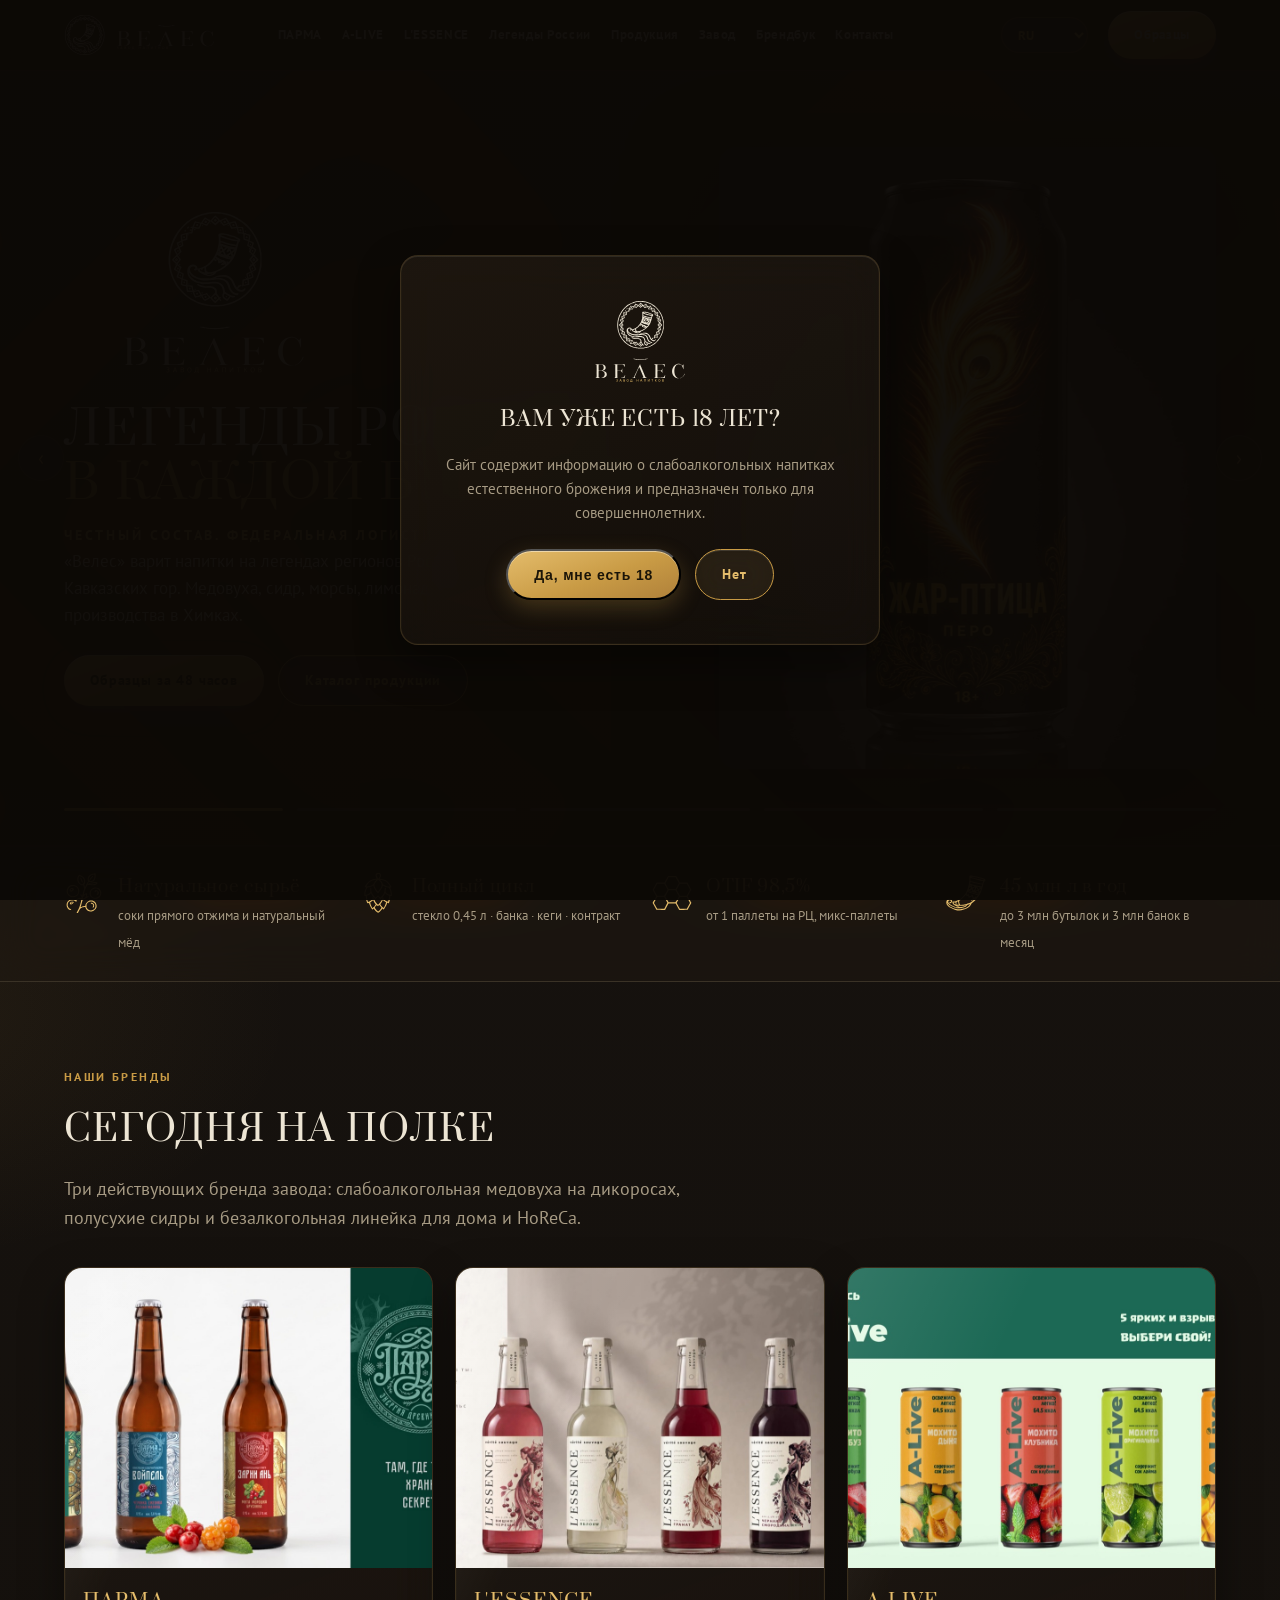
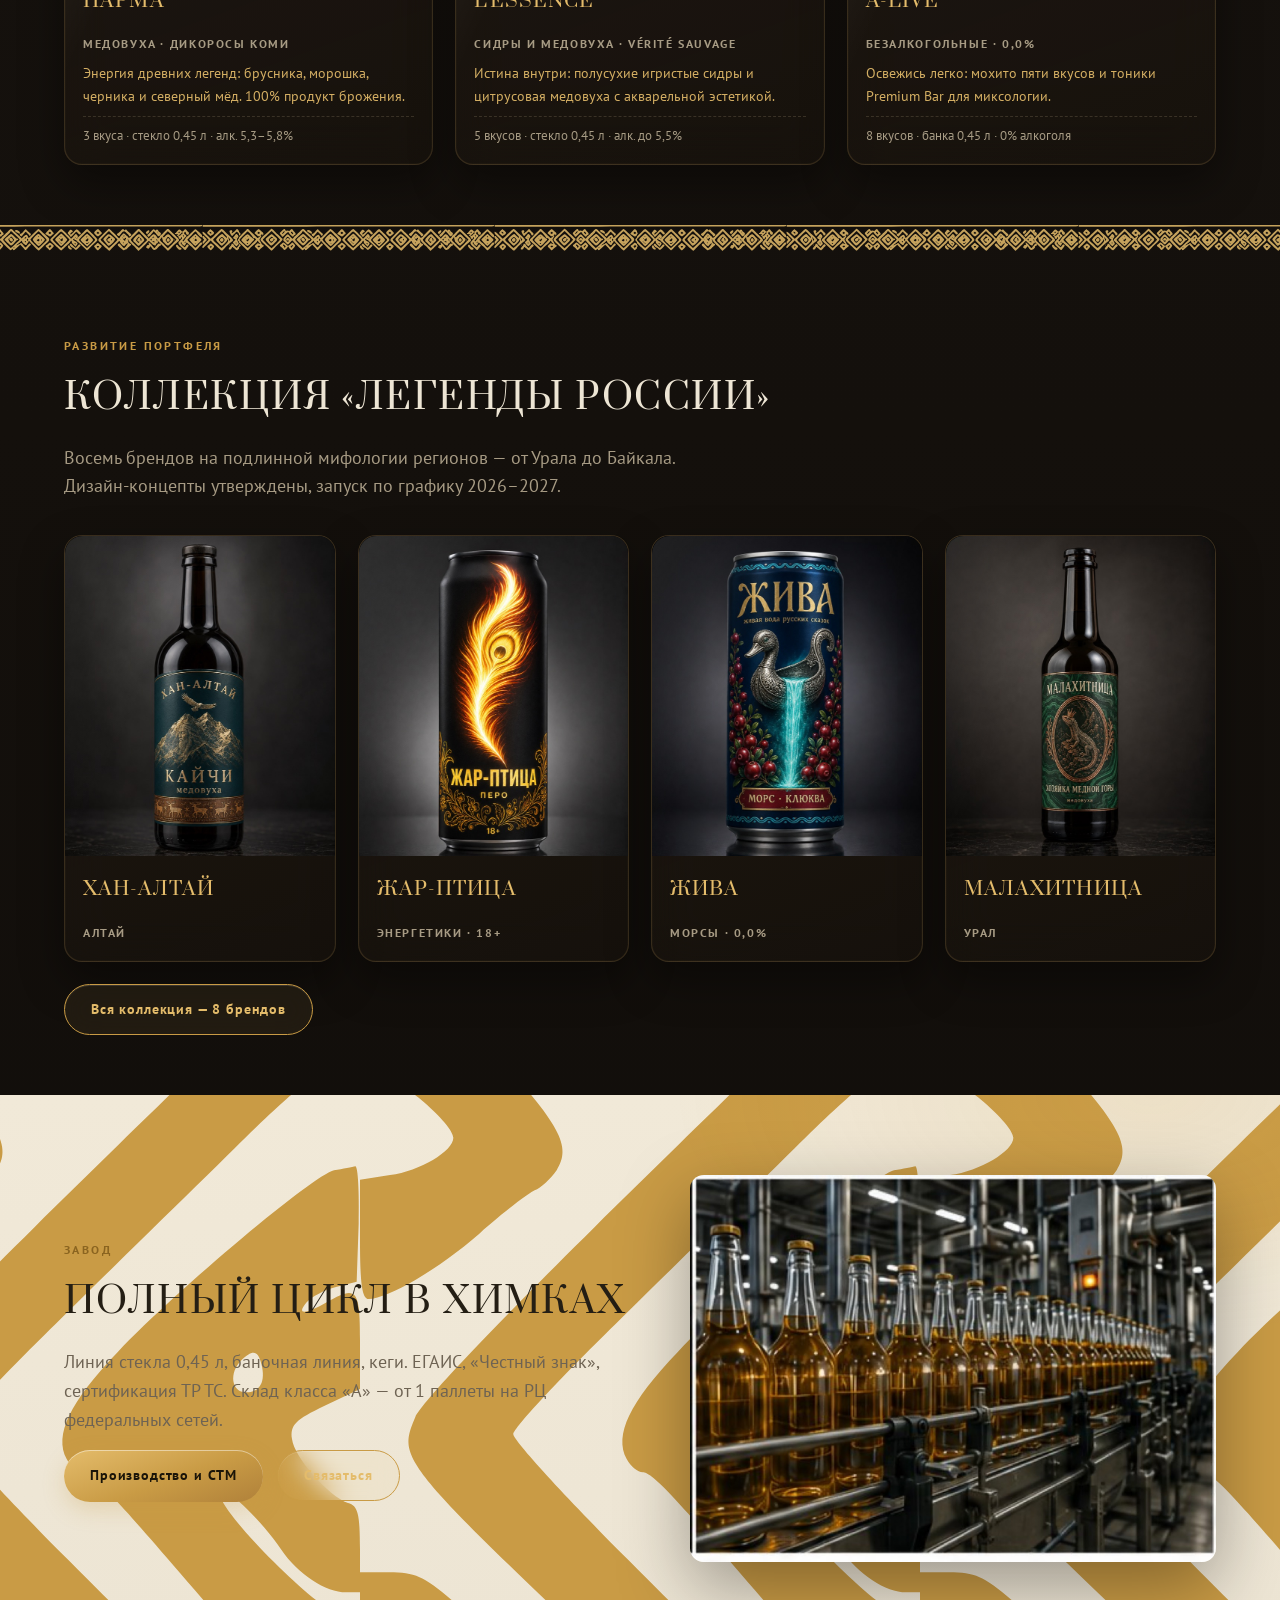
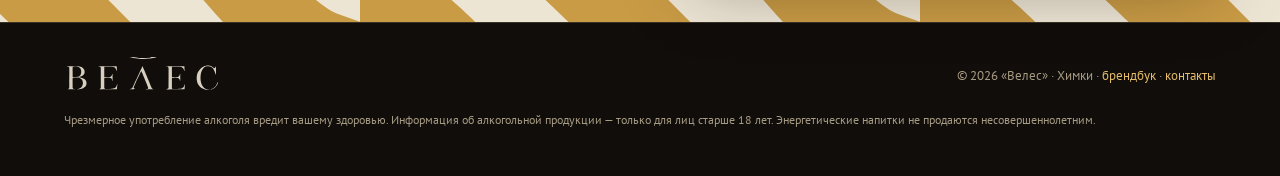
==== commit 13cd707b: "fix: селектор языков в навигации" ====
--- a/index.html
+++ b/index.html
@@ -42,7 +42,8 @@
     <a class="nl" href="zavod.html" data-i18n="nav.plant">Завод</a>
     <a class="nl" href="brandbook.html" data-i18n="nav.book">Брендбук</a>
     <a class="nl" href="kontakty.html" data-i18n="nav.cont">Контакты</a>
-    <a class="nl cta btn" href="kontakty.html" data-i18n="nav.cont">Образцы</a>
+    <select id="langsel" class="langsel" aria-label="Language"></select>
+    <a class="nl cta btn" href="kontakty.html" data-i18n="nav.cta">Образцы</a>
   </div>
 </nav>
 
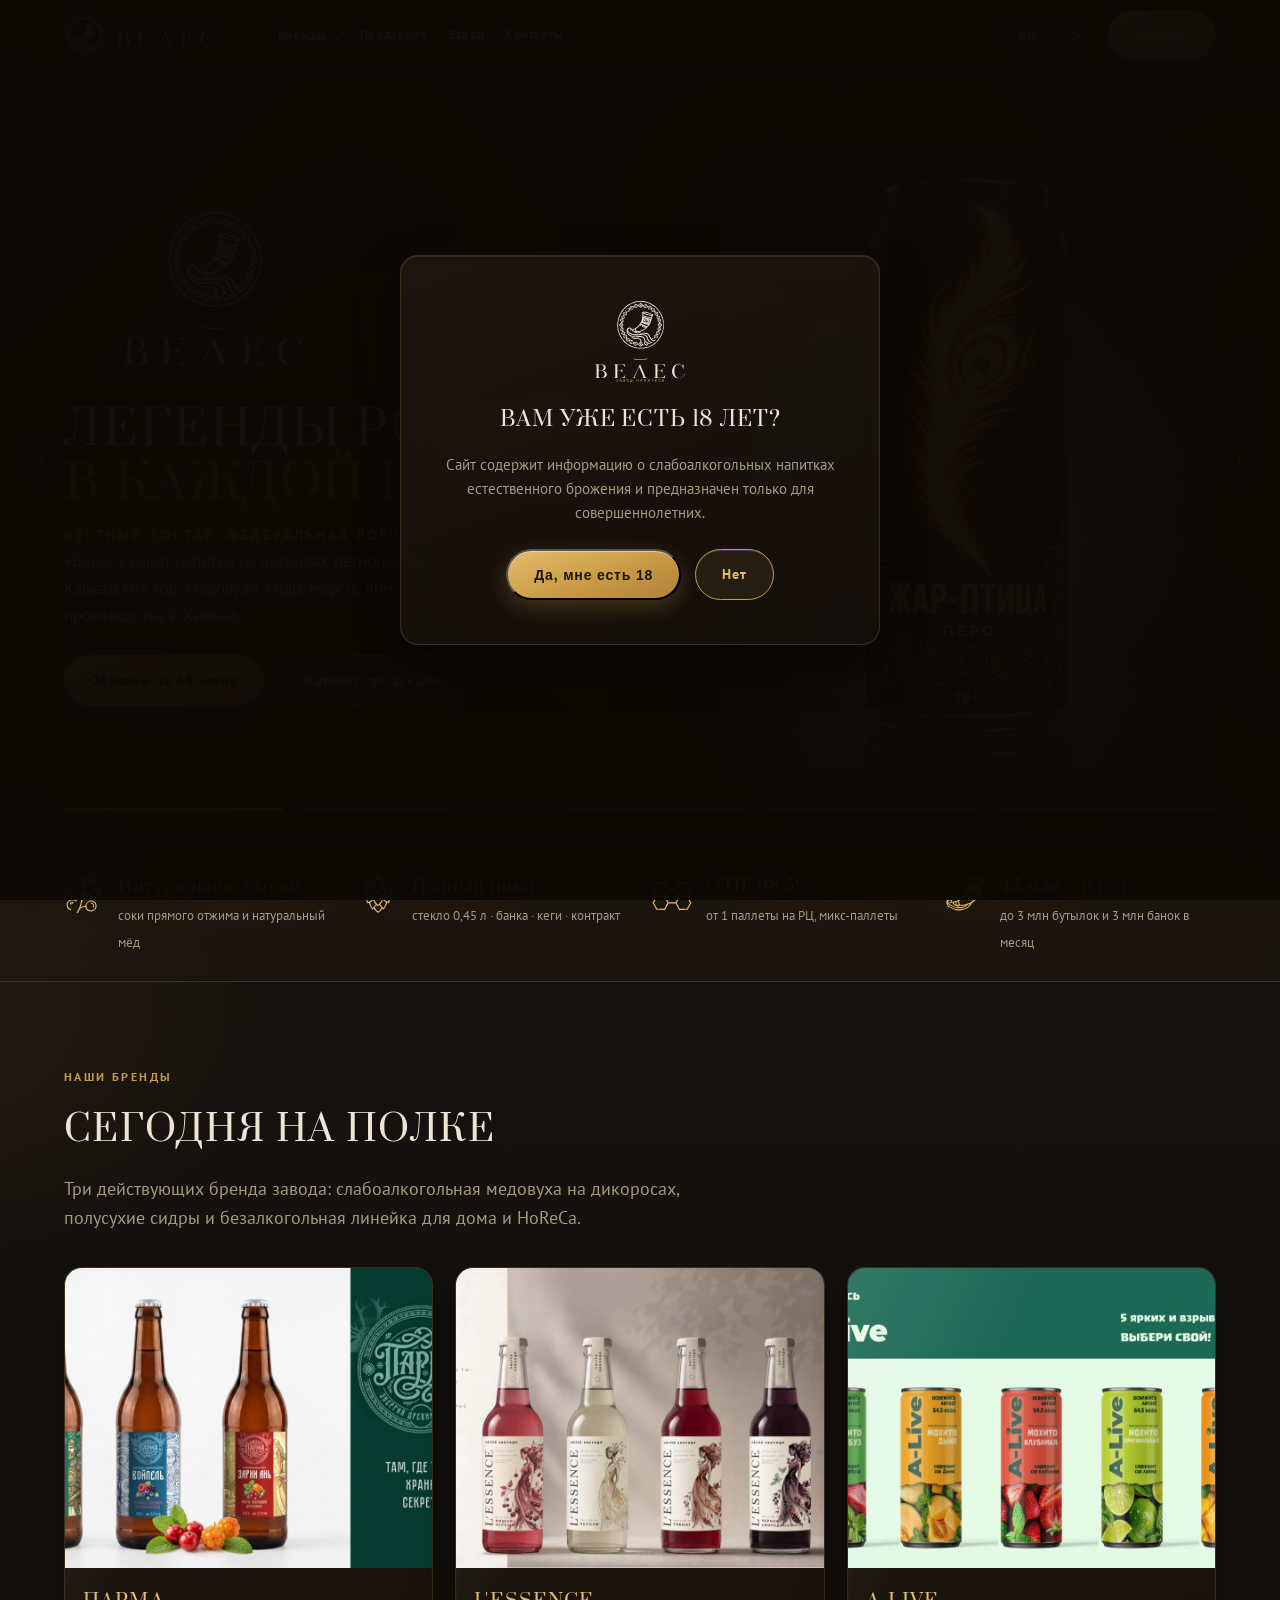
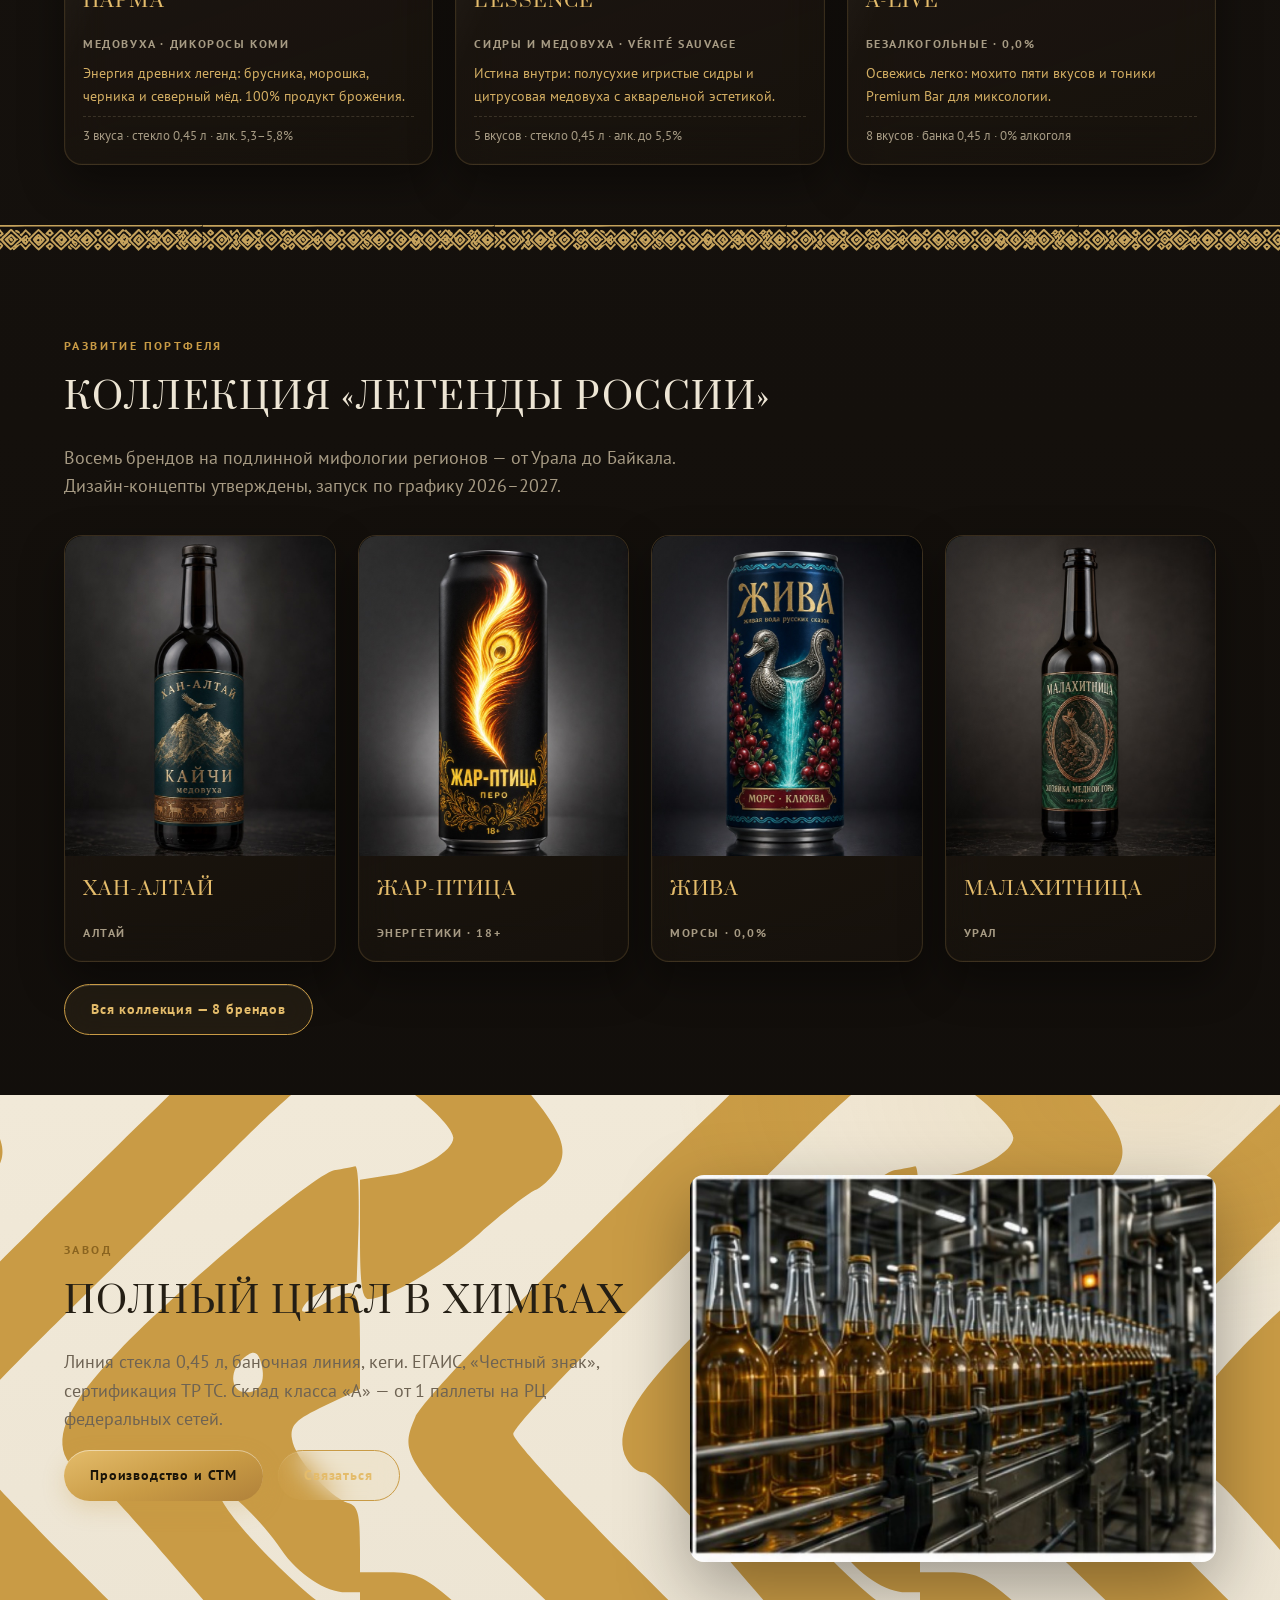
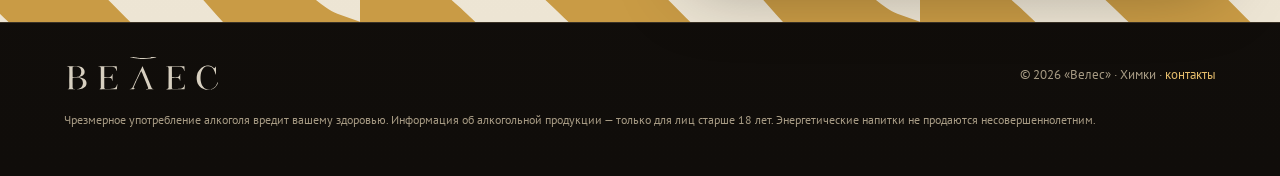
==== commit ec8c7ce8: "nav: дропдаун «Бренды», брендбук убран из меню" ====
--- a/index.html
+++ b/index.html
@@ -34,13 +34,18 @@
 <nav>
   <div class="wrap">
     <a href="index.html"><img class="lg" src="logo-horizontal.svg" alt="ВЕЛЕС — завод напитков"></a>
-    <a class="nl" href="parma.html" data-i18n="nav.parma">ПАРМА</a>
-    <a class="nl" href="a-live.html" data-i18n="nav.alive">A-LIVE</a>
-    <a class="nl" href="l-essence.html" data-i18n="nav.less">L'ESSENCE</a>
-    <a class="nl" href="legendy.html" data-i18n="nav.leg">Легенды России</a>
+    <div class="dd">
+      <a class="nl" href="legendy.html" data-i18n="nav.brands">Бренды</a>
+      <div class="ddm">
+        <a href="parma.html" data-i18n="nav.parma">ПАРМА</a>
+        <a href="a-live.html" data-i18n="nav.alive">A-LIVE</a>
+        <a href="l-essence.html" data-i18n="nav.less">L'ESSENCE</a>
+        <div class="sep"></div>
+        <a href="legendy.html" data-i18n="nav.leg">Легенды России</a>
+      </div>
+    </div>
     <a class="nl" href="produkciya.html" data-i18n="nav.prod">Продукция</a>
     <a class="nl" href="zavod.html" data-i18n="nav.plant">Завод</a>
-    <a class="nl" href="brandbook.html" data-i18n="nav.book">Брендбук</a>
     <a class="nl" href="kontakty.html" data-i18n="nav.cont">Контакты</a>
     <select id="langsel" class="langsel" aria-label="Language"></select>
     <a class="nl cta btn" href="kontakty.html" data-i18n="nav.cta">Образцы</a>
@@ -165,7 +170,7 @@
 <footer>
   <div class="wrap">
     <img src="logo-wordmark.svg" alt="ВЕЛЕС">
-    <span>© 2026 «Велес» · Химки · <a href="brandbook.html">брендбук</a> · <a href="kontakty.html">контакты</a></span>
+    <span>© 2026 «Велес» · Химки · <a href="kontakty.html">контакты</a></span>
     <span class="note18" data-i18n="ft.warn">Чрезмерное употребление алкоголя вредит вашему здоровью. Информация об алкогольной продукции — только для лиц старше 18 лет. Энергетические напитки не продаются несовершеннолетним.</span>
   </div>
 </footer>
--- a/style.css
+++ b/style.css
@@ -207,3 +207,16 @@
 .langsel option{background:#1E1812;color:#EDE5D4}
 nav .cta{margin-left:0}
 html[dir="rtl"] .slide .caption{margin-left:auto}
+
+/* ===== выпадающее меню «Бренды» ===== */
+.dd{position:relative}
+.dd>a.nl{display:inline-flex;align-items:center;gap:6px}
+.dd>a.nl::after{content:"";width:7px;height:7px;border-right:1.6px solid currentColor;border-bottom:1.6px solid currentColor;transform:rotate(45deg) translateY(-2px)}
+.ddm{position:absolute;top:calc(100% + 10px);left:-14px;min-width:220px;display:none;flex-direction:column;padding:10px;
+  background:rgba(30,24,18,.85);-webkit-backdrop-filter:blur(24px) saturate(1.4);backdrop-filter:blur(24px) saturate(1.4);
+  border:1px solid rgba(228,188,107,.2);border-radius:14px;box-shadow:0 20px 50px rgba(0,0,0,.5)}
+.dd:hover .ddm,.dd:focus-within .ddm{display:flex}
+.ddm a{padding:10px 14px;border-radius:9px;font-size:13.5px;font-weight:700;color:var(--v-fg);white-space:nowrap}
+.ddm a:hover{background:rgba(201,155,69,.15);color:var(--v-accent)}
+.ddm .sep{height:1px;background:rgba(228,188,107,.15);margin:6px 8px}
+nav .wrap{overflow:visible}
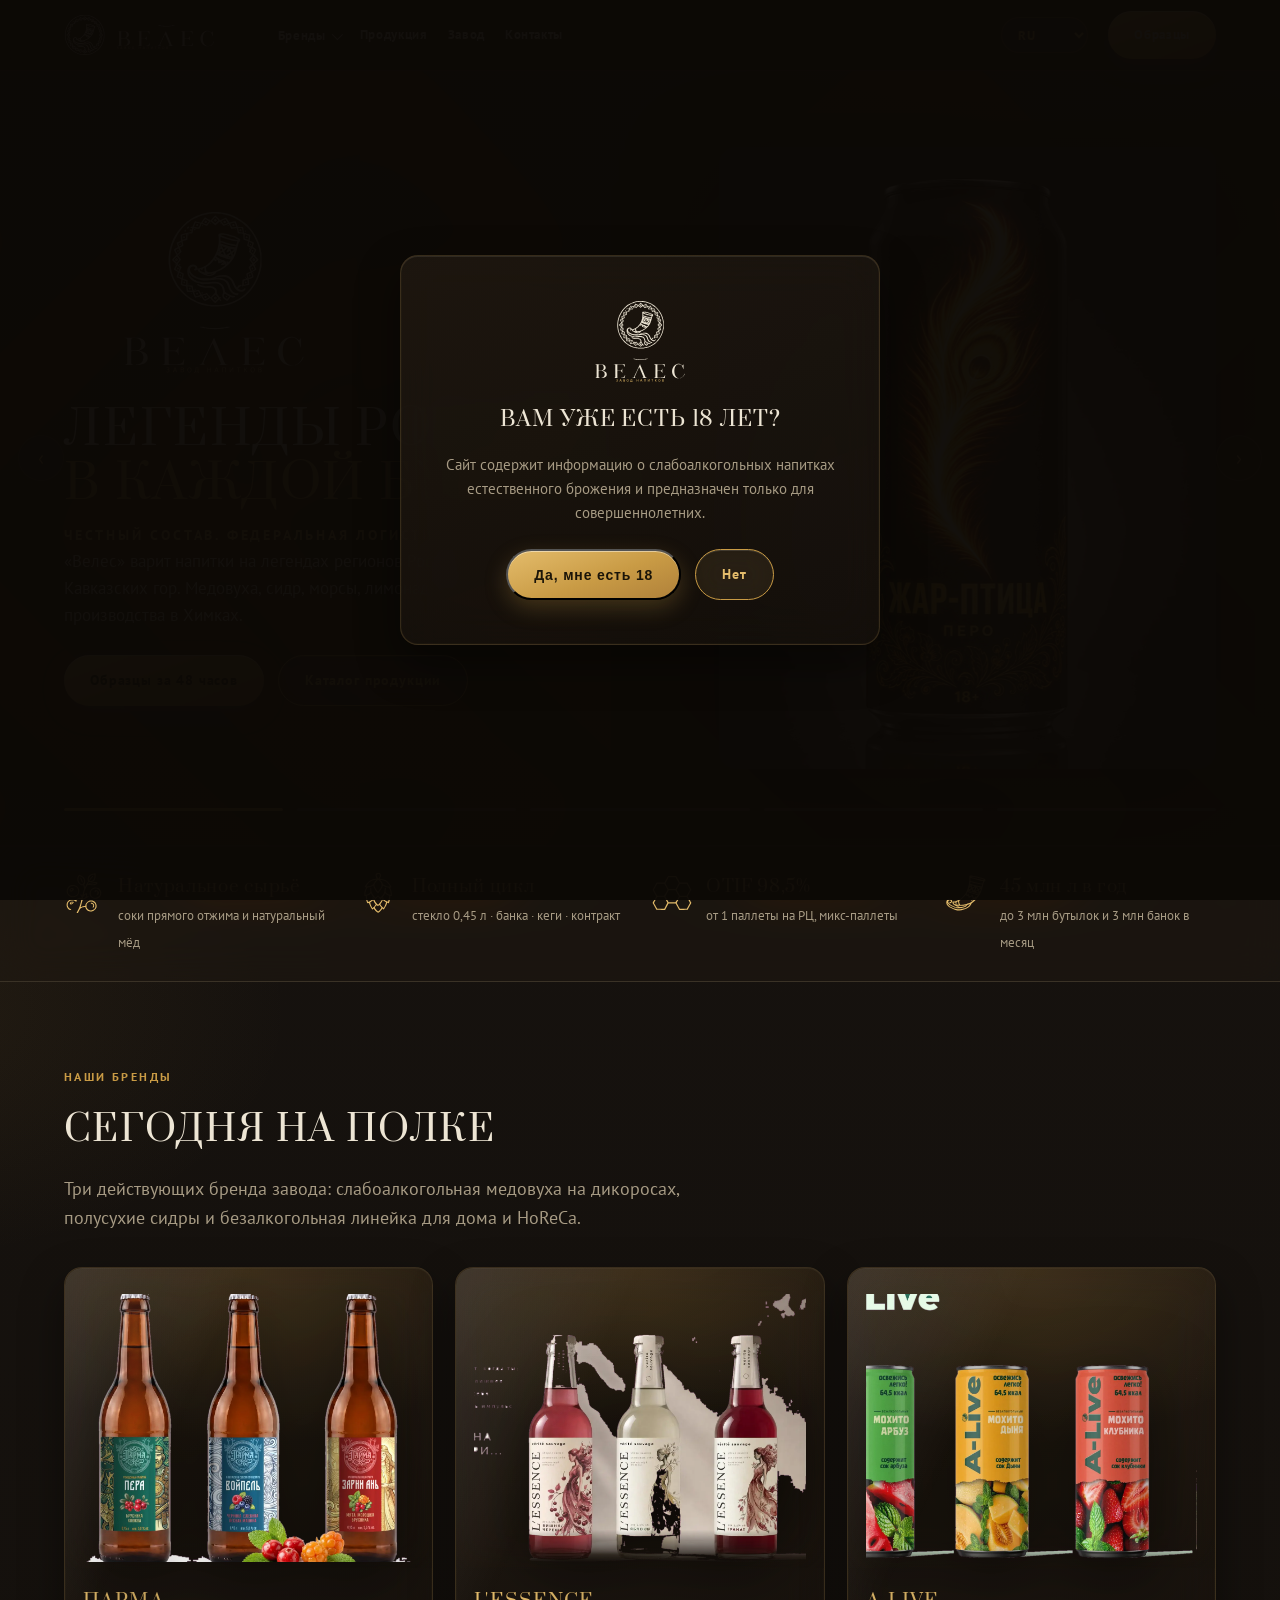
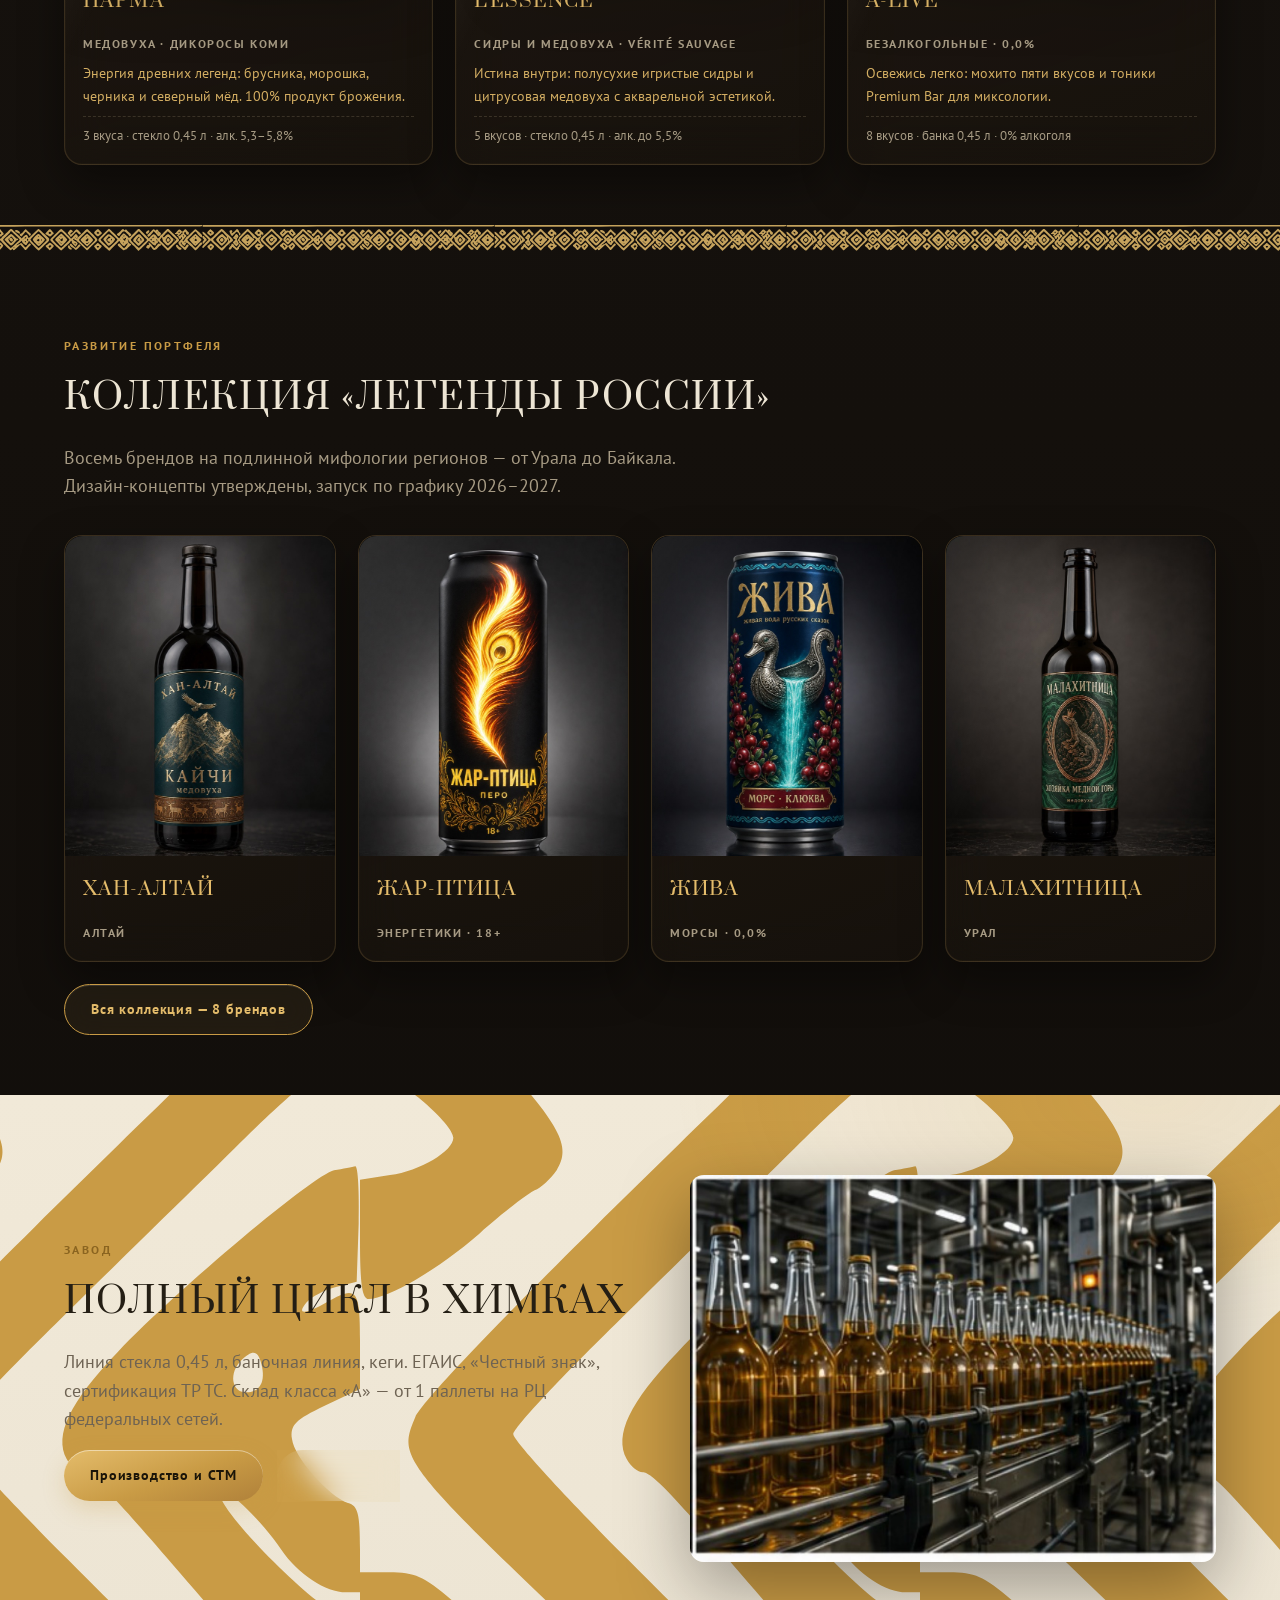
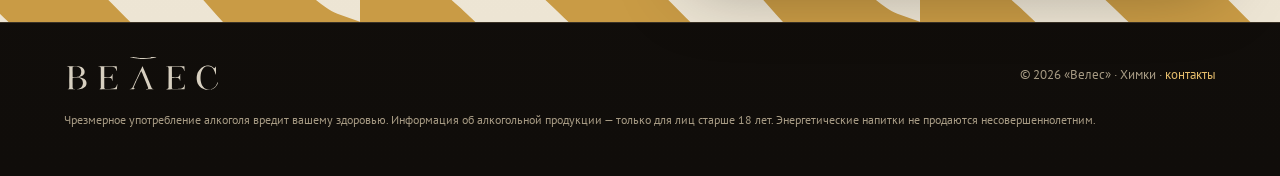
==== commit 775b3c33: "продукты без белого фона: прозрачные вырезки на liquid glass, логотипы ПАРМА и A-Live" ====
--- a/index.html
+++ b/index.html
@@ -68,14 +68,23 @@
       <div><img src="hero.jpg" alt="ЖАР-ПТИЦА — энергетик" style="border-radius:18px;box-shadow:0 30px 90px rgba(0,0,0,.6);max-height:70vh;width:auto;margin:0 auto"></div>
     </div>
   </div>
-  <div class="slide bgslide" style="background-image:url('prod-parma-line.jpg')">
-    <div class="wrap caption"><h2>ПАРМА<sup>®</sup></h2><p data-i18n="sl.parma">Медовуха на дикоросах северной тайги: брусника, морошка, черника и северный мёд. Пера · Войпель · Зарни Ань.</p><a class="btn" href="parma.html" data-i18n="sl.more">Подробнее</a></div>
+  <div class="slide">
+    <div class="wrap slsplit">
+      <div class="caption"><img src="logo-parma.webp" alt="ПАРМА" class="brandlogo" style="margin-bottom:10px"><p data-i18n="sl.parma">.</p><a class="btn" href="parma.html" data-i18n="sl.more">Подробнее</a></div>
+      <div class="slimg"><img src="cut-parma-line.webp" alt="ПАРМА"></div>
+    </div>
   </div>
-  <div class="slide bgslide" style="background-image:url('prod-lessence-line.jpg')">
-    <div class="wrap caption"><h2>L'ESSENCE<sup>®</sup></h2><p data-i18n="sl.less">Полусухие игристые сидры и цитрусовая медовуха. Истина внутри…</p><a class="btn" href="l-essence.html" data-i18n="sl.more">Подробнее</a></div>
+  <div class="slide">
+    <div class="wrap slsplit">
+      <div class="caption"><h2>L'ESSENCE<sup>®</sup></h2><p data-i18n="sl.less">.</p><a class="btn" href="l-essence.html" data-i18n="sl.more">Подробнее</a></div>
+      <div class="slimg"><img src="cut-lessence-line.webp" alt="L'ESSENCE"></div>
+    </div>
   </div>
-  <div class="slide bgslide" style="background-image:url('prod-alive-mojito.jpg')">
-    <div class="wrap caption"><h2>A-LIVE<sup>®</sup></h2><p data-i18n="sl.alive">Мохито пяти вкусов и тоники Premium Bar. Освежись легко!</p><a class="btn" href="a-live.html" data-i18n="sl.more">Подробнее</a></div>
+  <div class="slide">
+    <div class="wrap slsplit">
+      <div class="caption"><img src="logo-alive.webp" alt="A-LIVE" class="brandlogo wide" style="margin-bottom:10px"><p data-i18n="sl.alive">.</p><a class="btn" href="a-live.html" data-i18n="sl.more">Подробнее</a></div>
+      <div class="slimg"><img src="cut-alive-mojito.webp" alt="A-LIVE"></div>
+    </div>
   </div>
   <div class="slide bgslide" style="background-image:url('khan-altai.jpg');background-position:center 25%">
     <div class="wrap caption"><h2 data-i18n="ix.leg">Коллекция «Легенды России»</h2><p data-i18n="sl.leg">Восемь брендов на подлинной мифологии регионов — от Урала до Байкала.</p><a class="btn" href="legendy.html" data-i18n="sl.more">Подробнее</a></div>
@@ -118,15 +127,15 @@
     <h2 data-i18n="ix.brands">Сегодня на полке</h2>
     <p class="lead">Три действующих бренда завода: слабоалкогольная медовуха на дикоросах, полусухие сидры и безалкогольная линейка для дома и HoReCa.</p>
     <div class="skus">
-      <a class="sku-card" href="parma.html"><div class="ph2"><img src="prod-parma-line.jpg" alt="ПАРМА"></div>
+      <a class="sku-card" href="parma.html"><div class="ph2 cutbox"><img src="cut-parma-line.webp" alt="ПАРМА"></div>
         <div class="tx"><h3>ПАРМА</h3><div class="cat">Медовуха · дикоросы Коми</div>
         <p>Энергия древних легенд: брусника, морошка, черника и северный мёд. 100% продукт брожения.</p>
         <div class="meta">3 вкуса · стекло 0,45 л · алк. 5,3–5,8%</div></div></a>
-      <a class="sku-card" href="l-essence.html"><div class="ph2"><img src="prod-lessence-line.jpg" alt="L'ESSENCE"></div>
+      <a class="sku-card" href="l-essence.html"><div class="ph2 cutbox"><img src="cut-lessence-line.webp" alt="L'ESSENCE"></div>
         <div class="tx"><h3>L'ESSENCE</h3><div class="cat">Сидры и медовуха · vérité sauvage</div>
         <p>Истина внутри: полусухие игристые сидры и цитрусовая медовуха с акварельной эстетикой.</p>
         <div class="meta">5 вкусов · стекло 0,45 л · алк. до 5,5%</div></div></a>
-      <a class="sku-card" href="a-live.html"><div class="ph2"><img src="prod-alive-mojito.jpg" alt="A-Live"></div>
+      <a class="sku-card" href="a-live.html"><div class="ph2 cutbox"><img src="cut-alive-mojito.webp" alt="A-Live"></div>
         <div class="tx"><h3>A-LIVE</h3><div class="cat">Безалкогольные · 0,0%</div>
         <p>Освежись легко: мохито пяти вкусов и тоники Premium Bar для миксологии.</p>
         <div class="meta">8 вкусов · банка 0,45 л · 0% алкоголя</div></div></a>
--- a/style.css
+++ b/style.css
@@ -220,3 +220,21 @@
 .ddm a:hover{background:rgba(201,155,69,.15);color:var(--v-accent)}
 .ddm .sep{height:1px;background:rgba(228,188,107,.15);margin:6px 8px}
 nav .wrap{overflow:visible}
+
+/* ===== вырезанные продукты на стекле ===== */
+.cutbox{display:flex;align-items:flex-end;justify-content:center;height:300px;padding:26px 18px 6px;
+  background:radial-gradient(120% 95% at 50% 0%,rgba(201,155,69,.16),rgba(24,19,14,0) 62%),
+    linear-gradient(160deg,rgba(38,30,22,.5),rgba(24,19,14,.42));
+  -webkit-backdrop-filter:blur(18px) saturate(1.3);backdrop-filter:blur(18px) saturate(1.3)}
+.cutbox img{max-height:100%;max-width:100%;width:auto;object-fit:contain;
+  filter:drop-shadow(0 20px 34px rgba(0,0,0,.55))}
+.cutbox.tall{height:420px}
+figure.ph.cut{box-shadow:none;background:radial-gradient(120% 95% at 50% 0%,rgba(201,155,69,.14),rgba(24,19,14,0) 62%);
+  display:flex;align-items:center;justify-content:center;padding:20px}
+figure.ph.cut img{filter:drop-shadow(0 22px 40px rgba(0,0,0,.55));max-height:520px;width:auto;margin:0 auto}
+.slsplit{display:grid;grid-template-columns:1.05fr .95fr;gap:36px;align-items:center;min-height:86vh;position:relative;z-index:2}
+.slsplit .caption{align-self:center;padding:0}
+.slimg img{max-height:62vh;width:auto;margin:0 auto;filter:drop-shadow(0 28px 50px rgba(0,0,0,.6))}
+@media(max-width:900px){.slsplit{grid-template-columns:1fr;padding:60px 0}.slimg img{max-height:38vh}}
+.brandlogo{height:150px;width:auto;margin:6px 0 14px;filter:drop-shadow(0 8px 22px rgba(0,0,0,.5))}
+.brandlogo.wide{height:64px}
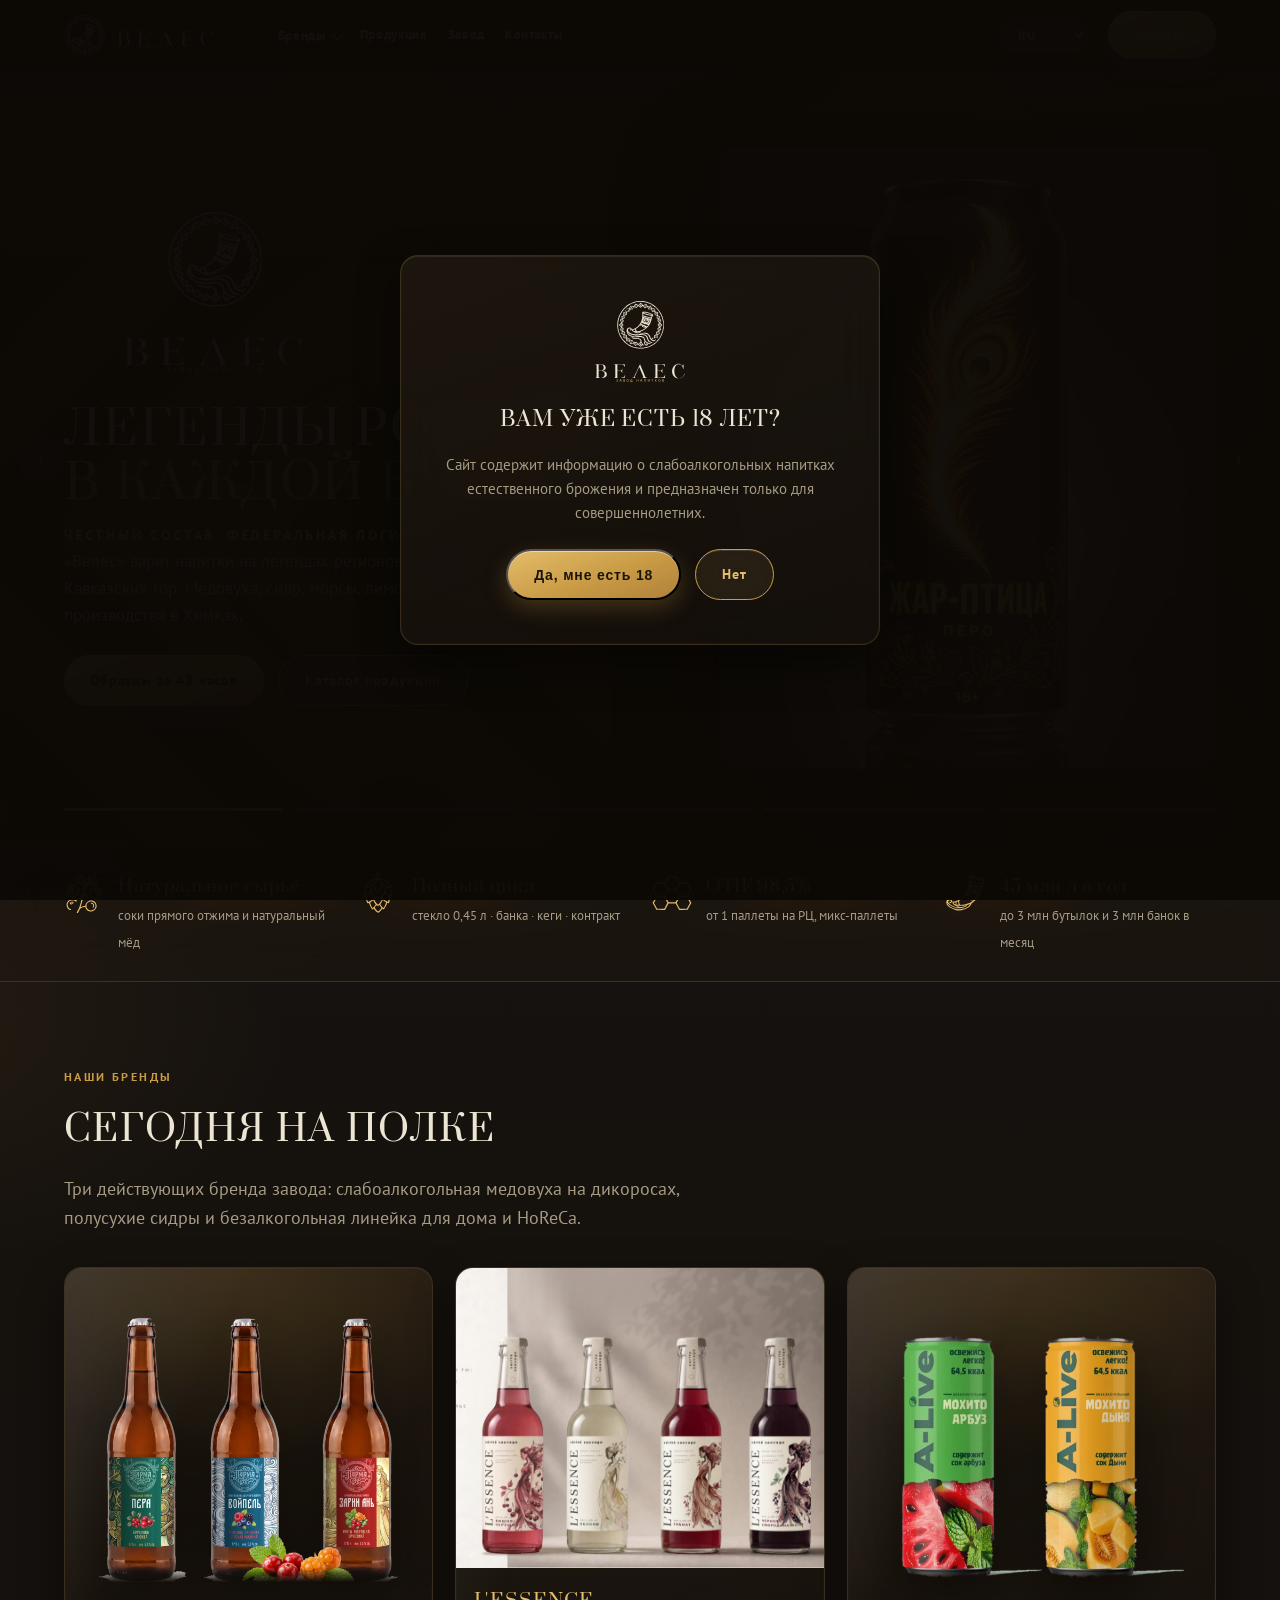
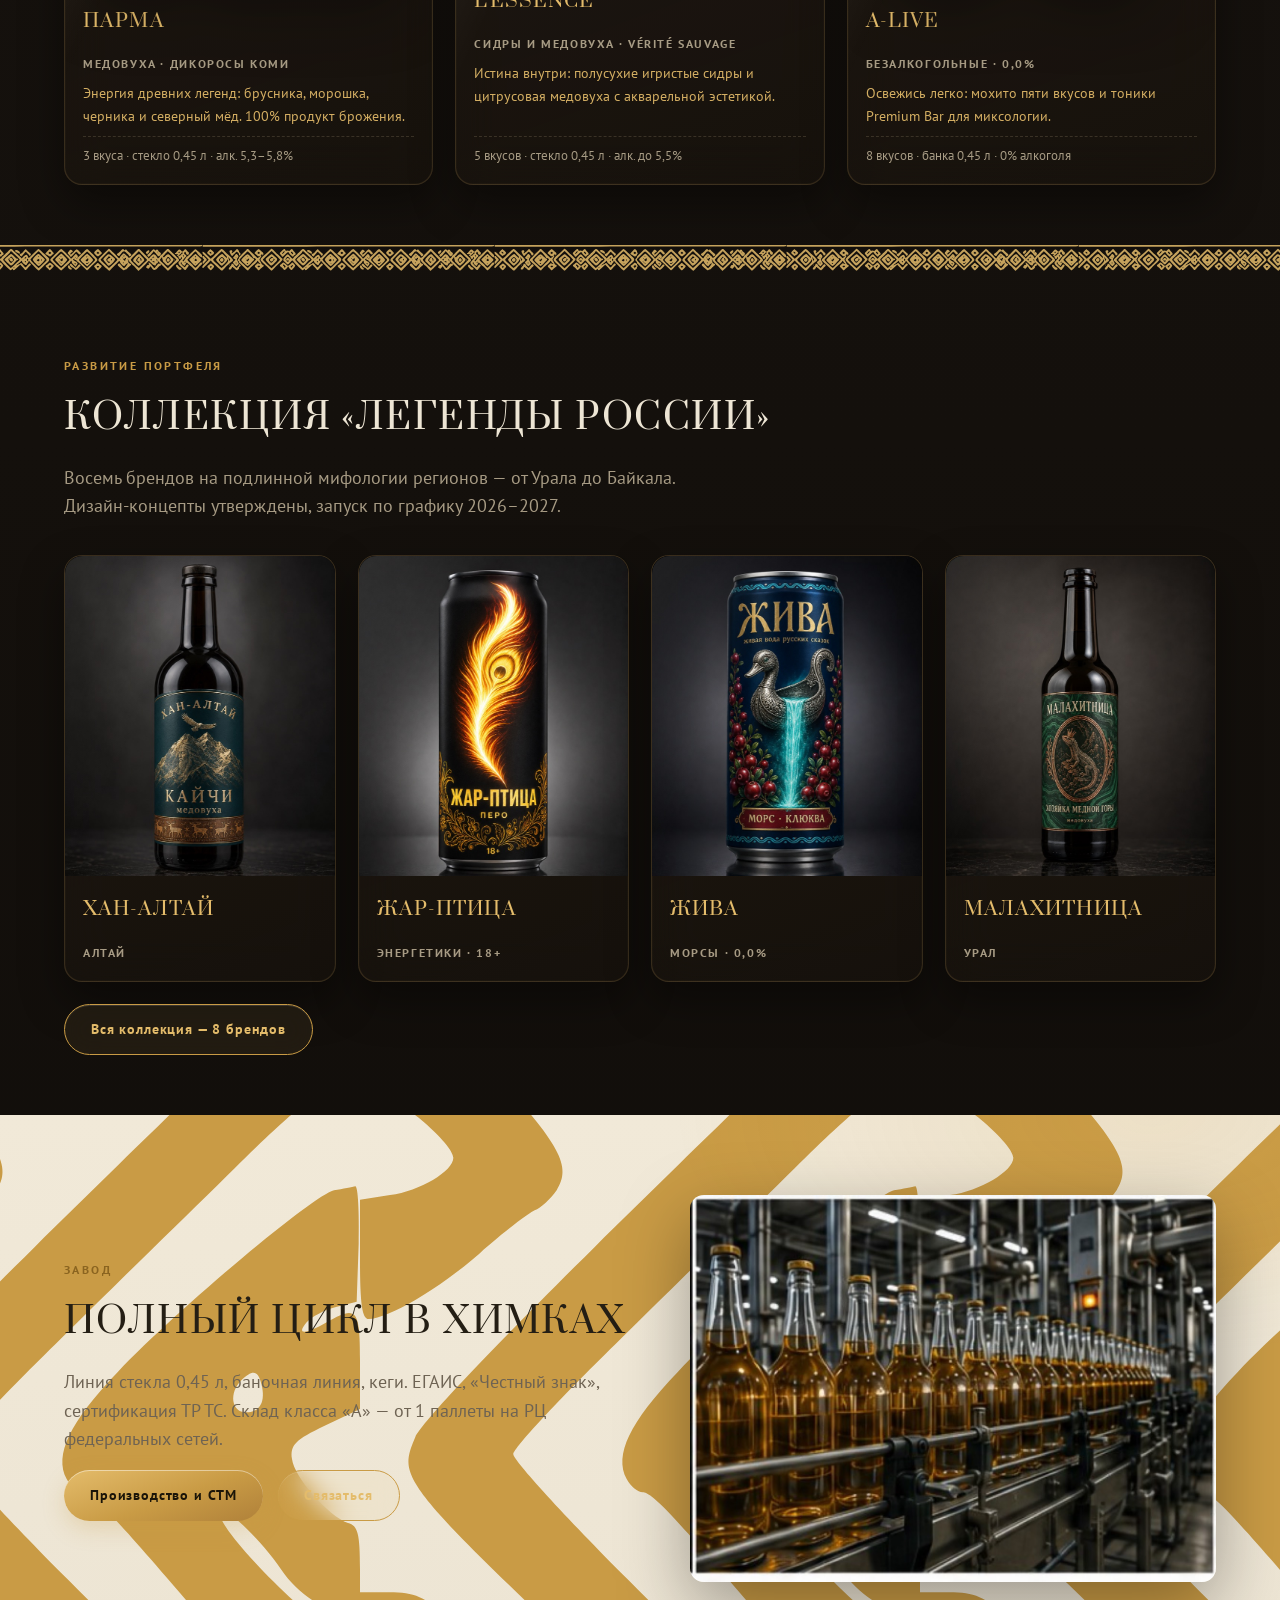
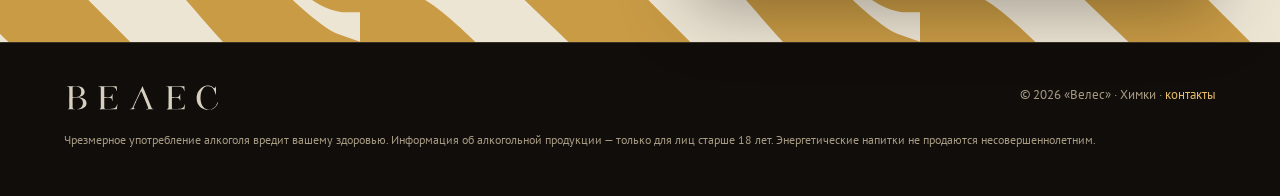
==== commit baadfac1: "fix: чистые вырезки, зум карточек, слайды в сплит, логотип без штриха, мобильная шапка" ====
--- a/index.html
+++ b/index.html
@@ -77,7 +77,7 @@
   <div class="slide">
     <div class="wrap slsplit">
       <div class="caption"><h2>L'ESSENCE<sup>®</sup></h2><p data-i18n="sl.less">.</p><a class="btn" href="l-essence.html" data-i18n="sl.more">Подробнее</a></div>
-      <div class="slimg"><img src="cut-lessence-line.webp" alt="L'ESSENCE"></div>
+      <div class="slimg"><img src="prod-lessence-line.jpg" alt="L'ESSENCE" class="framed"></div>
     </div>
   </div>
   <div class="slide">
@@ -86,8 +86,11 @@
       <div class="slimg"><img src="cut-alive-mojito.webp" alt="A-LIVE"></div>
     </div>
   </div>
-  <div class="slide bgslide" style="background-image:url('khan-altai.jpg');background-position:center 25%">
-    <div class="wrap caption"><h2 data-i18n="ix.leg">Коллекция «Легенды России»</h2><p data-i18n="sl.leg">Восемь брендов на подлинной мифологии регионов — от Урала до Байкала.</p><a class="btn" href="legendy.html" data-i18n="sl.more">Подробнее</a></div>
+  <div class="slide">
+    <div class="wrap slsplit">
+      <div class="caption"><h2 data-i18n="ix.leg">Коллекция «Легенды России»</h2><p data-i18n="sl.leg">Восемь брендов на подлинной мифологии регионов — от Урала до Байкала.</p><a class="btn" href="legendy.html" data-i18n="sl.more">Подробнее</a></div>
+      <div class="slimg"><img src="khan-altai.jpg" alt="ХАН-АЛТАЙ" class="framed"></div>
+    </div>
   </div>
   <div class="sarrow prev" onclick="slGo(-1)" role="button" aria-label="Назад">&#8249;</div>
   <div class="sarrow next" onclick="slGo(1)" role="button" aria-label="Вперёд">&#8250;</div>
@@ -131,7 +134,7 @@
         <div class="tx"><h3>ПАРМА</h3><div class="cat">Медовуха · дикоросы Коми</div>
         <p>Энергия древних легенд: брусника, морошка, черника и северный мёд. 100% продукт брожения.</p>
         <div class="meta">3 вкуса · стекло 0,45 л · алк. 5,3–5,8%</div></div></a>
-      <a class="sku-card" href="l-essence.html"><div class="ph2 cutbox"><img src="cut-lessence-line.webp" alt="L'ESSENCE"></div>
+      <a class="sku-card" href="l-essence.html"><div class="ph2"><img src="prod-lessence-line.jpg" alt="L'ESSENCE"></div>
         <div class="tx"><h3>L'ESSENCE</h3><div class="cat">Сидры и медовуха · vérité sauvage</div>
         <p>Истина внутри: полусухие игристые сидры и цитрусовая медовуха с акварельной эстетикой.</p>
         <div class="meta">5 вкусов · стекло 0,45 л · алк. до 5,5%</div></div></a>
--- a/style.css
+++ b/style.css
@@ -238,3 +238,32 @@
 @media(max-width:900px){.slsplit{grid-template-columns:1fr;padding:60px 0}.slimg img{max-height:38vh}}
 .brandlogo{height:150px;width:auto;margin:6px 0 14px;filter:drop-shadow(0 8px 22px rgba(0,0,0,.5))}
 .brandlogo.wide{height:64px}
+
+/* ===== мобильное меню ===== */
+.burger{display:none;background:rgba(228,188,107,.1);border:1px solid rgba(228,188,107,.3);color:var(--v-accent);
+  border-radius:10px;width:42px;height:42px;font-size:19px;cursor:pointer;flex:none;
+  -webkit-backdrop-filter:blur(10px);backdrop-filter:blur(10px)}
+@media(max-width:900px){
+  nav a.nl,nav .dd{display:none}
+  .burger{display:block;margin-left:auto}
+  nav .langsel{margin-left:0}
+  nav .cta{margin-left:0}
+  nav .wrap{gap:12px}
+}
+.mmenu{position:fixed;inset:0;z-index:90;background:rgba(16,12,9,.7);display:none}
+.mmenu.open{display:block}
+.mmenu .panel{position:absolute;top:0;right:0;bottom:0;width:min(320px,86vw);padding:80px 26px 30px;
+  background:rgba(30,24,18,.92);-webkit-backdrop-filter:blur(28px) saturate(1.4);backdrop-filter:blur(28px) saturate(1.4);
+  border-left:1px solid rgba(228,188,107,.2);display:flex;flex-direction:column;gap:4px;overflow-y:auto}
+.mmenu a{padding:13px 10px;border-radius:10px;font-weight:700;font-size:15.5px;color:var(--v-fg)}
+.mmenu a:hover{background:rgba(201,155,69,.15);color:var(--v-accent)}
+.mmenu .grp{font-size:11px;letter-spacing:.18em;text-transform:uppercase;color:var(--v-mono);margin:14px 10px 4px}
+.mmenu .x{position:absolute;top:18px;right:20px;width:40px;height:40px;border-radius:50%;border:1px solid rgba(228,188,107,.3);
+  background:none;color:var(--v-accent);font-size:18px;cursor:pointer}
+
+/* ===== fixes: карточки-вырезки, слайдер, мобильная шапка ===== */
+.sku-card .ph2.cutbox img{width:auto;height:auto;max-height:100%;max-width:92%;object-fit:contain}
+.slide .caption{padding:0 24px 90px}
+.slimg img.framed{border-radius:18px;box-shadow:0 30px 80px rgba(0,0,0,.55);filter:none;max-height:62vh}
+@media(max-width:900px){nav .cta{display:none}}
+.ph2.cutbox{height:320px}
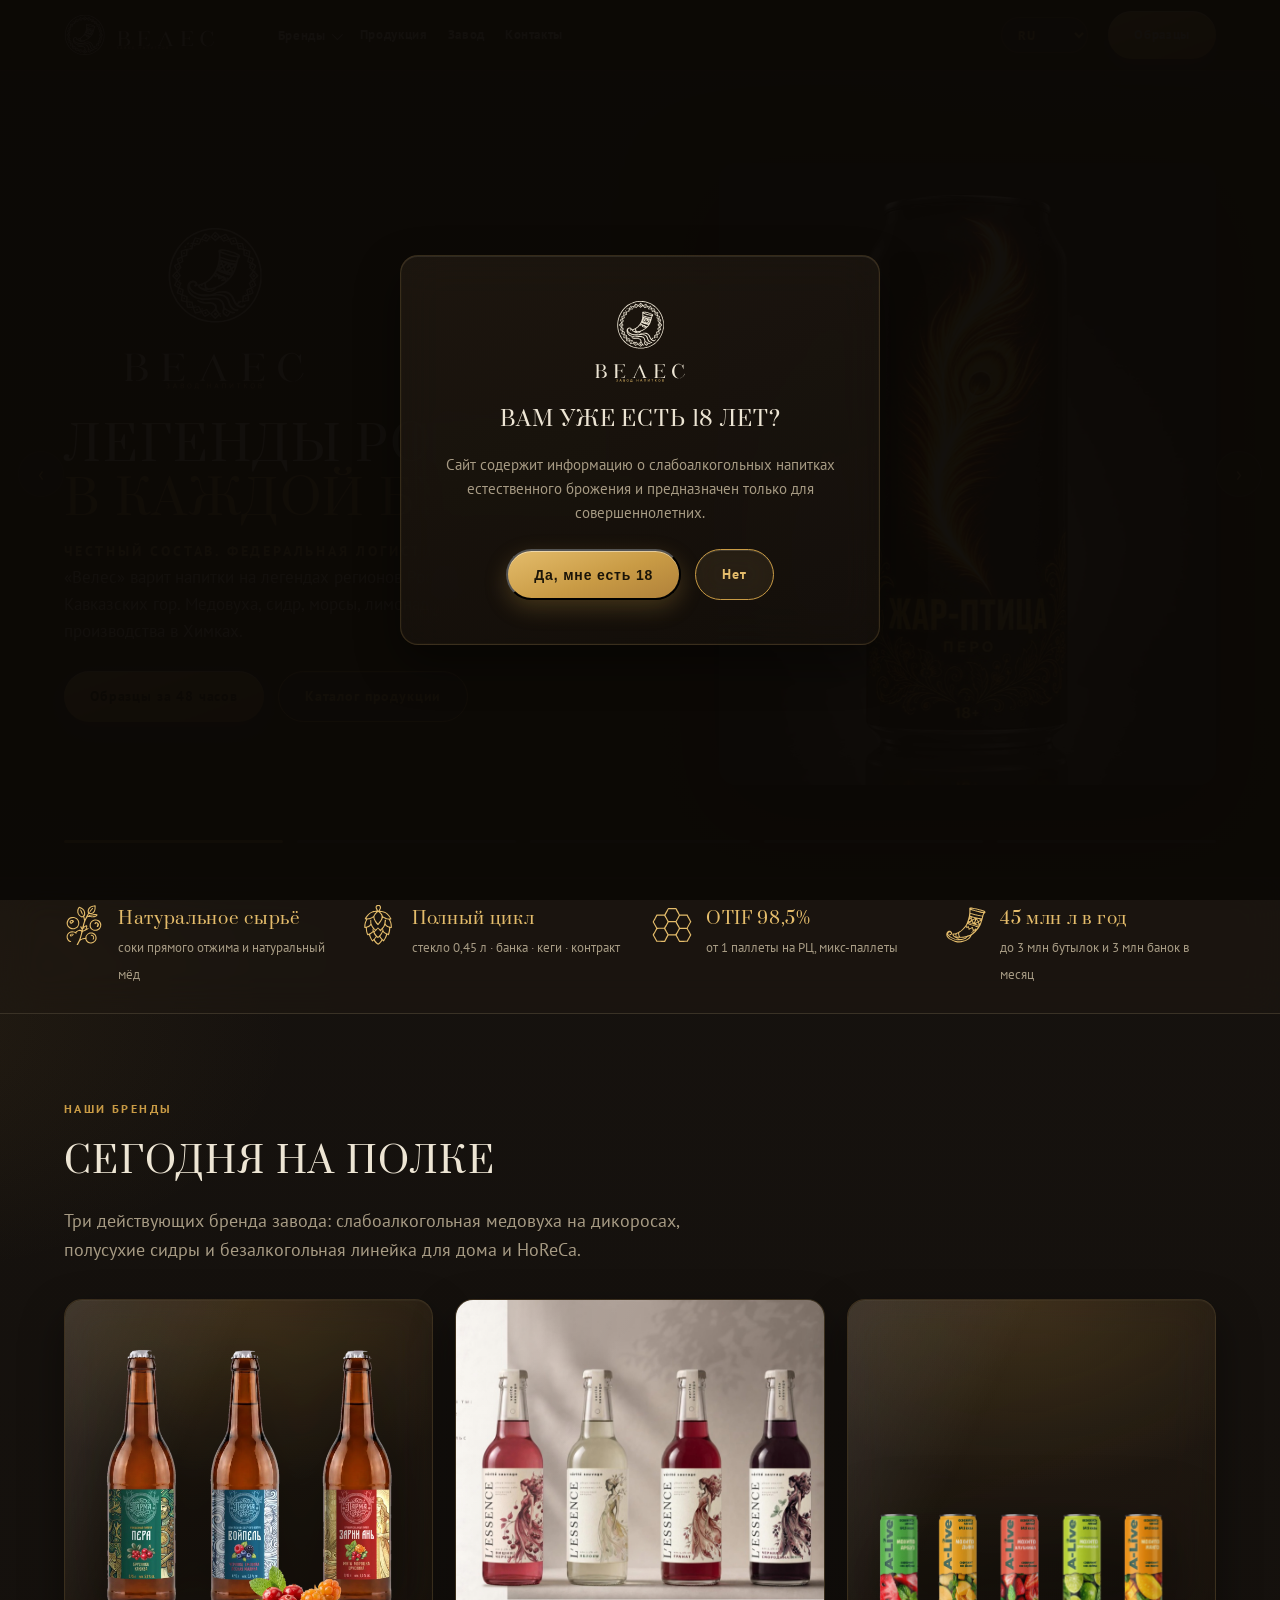
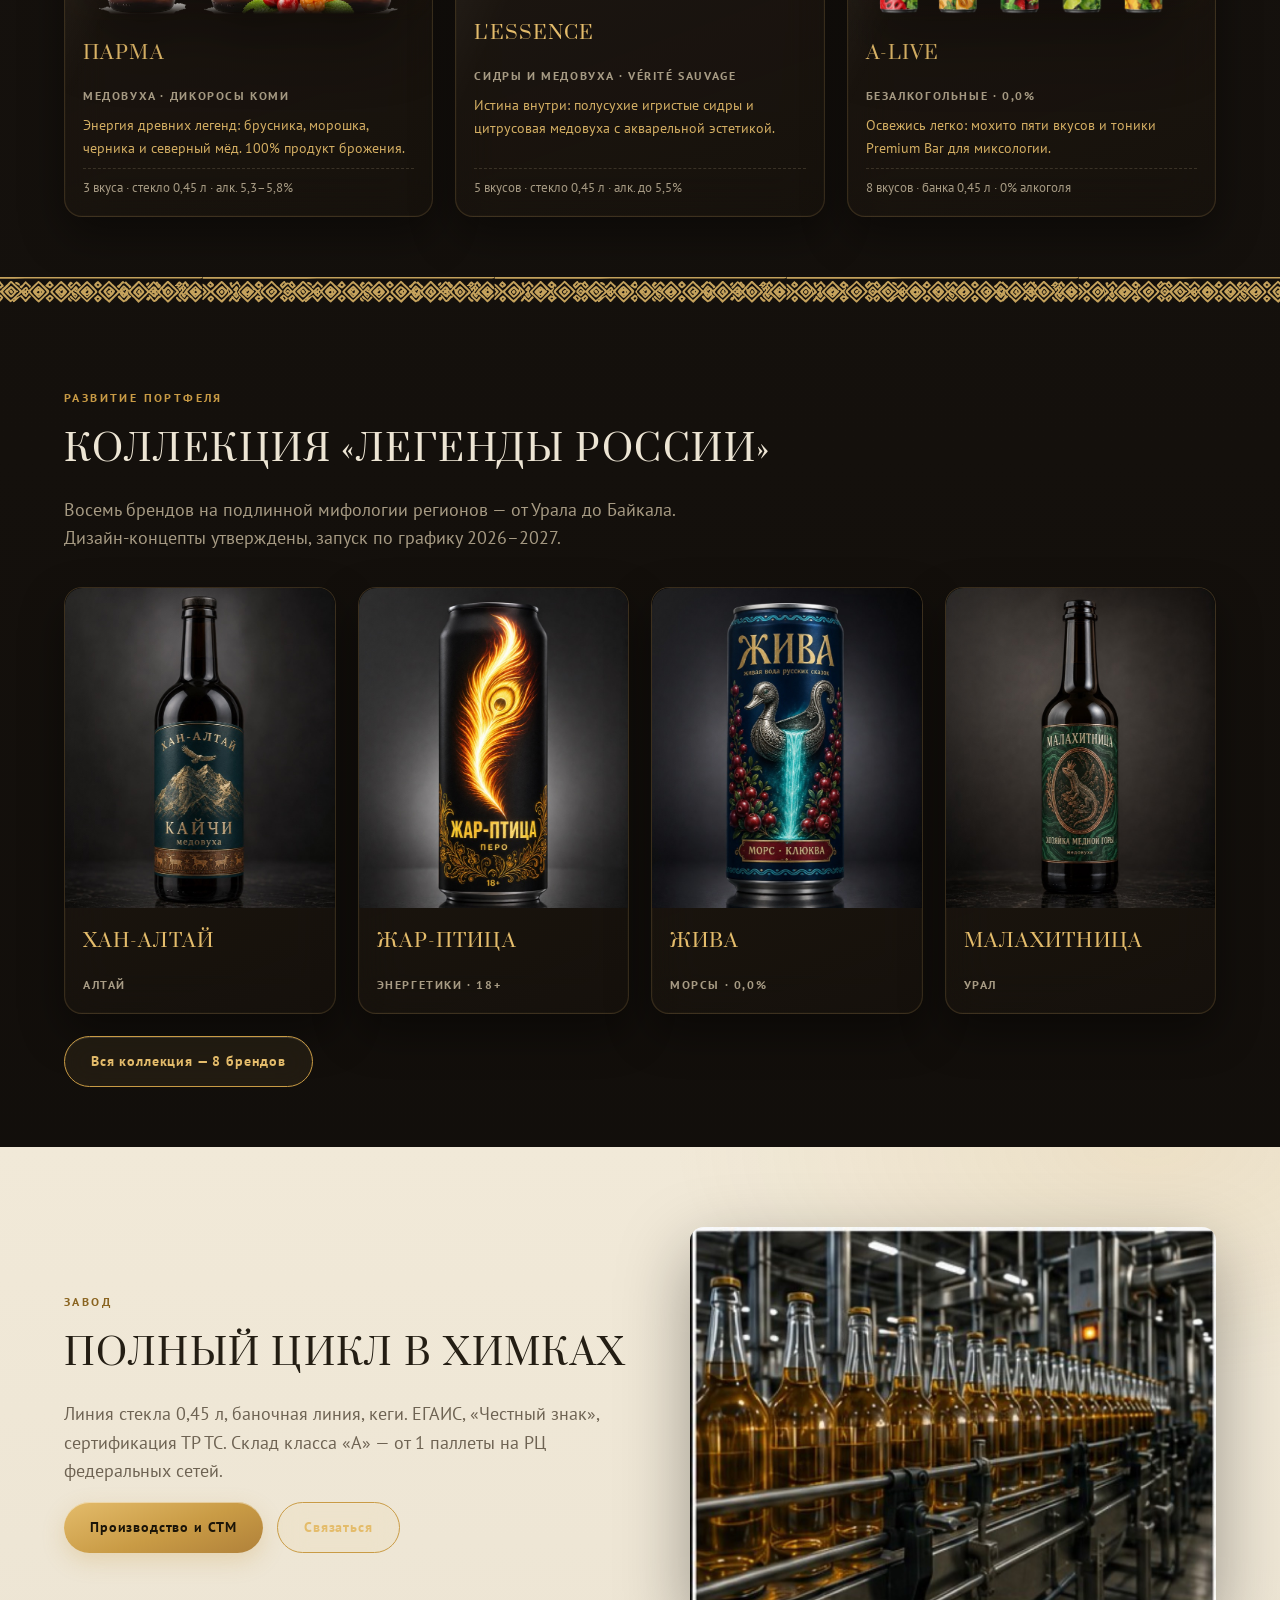
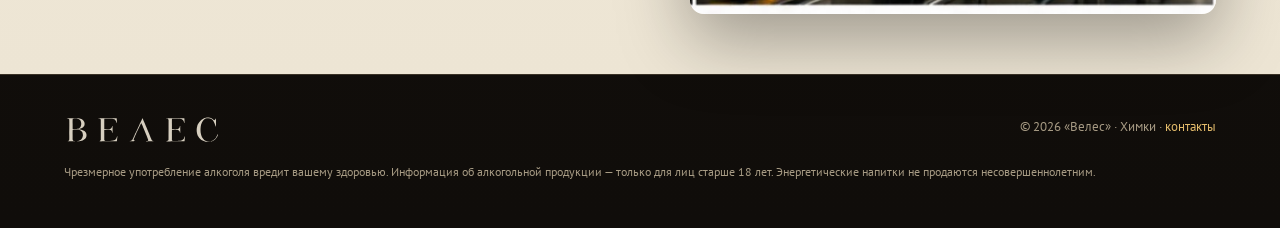
==== commit a75418ef: "fix: слайдер фиксированной высоты, чистая вырезка мохито, без фонового узора" ====
--- a/index.html
+++ b/index.html
@@ -54,7 +54,7 @@
 
 <header class="slider" id="slider">
   <div class="slide on">
-    <div class="wrap" style="display:grid;grid-template-columns:1.1fr .9fr;gap:48px;align-items:center;min-height:86vh" id="herogrid">
+    <div class="wrap" style="display:grid;grid-template-columns:1.1fr .9fr;gap:48px;align-items:center;padding:48px 24px" id="herogrid">
       <div>
         <img src="logo-primary.svg" alt="ВЕЛЕС — завод напитков" style="width:min(300px,70%);margin-bottom:28px">
         <h1><span data-i18n="hero.t1">Легенды России —</span><br><b style="color:var(--v-gold);font-weight:400" data-i18n="hero.t2">в каждой бутылке</b></h1>
@@ -82,7 +82,7 @@
   </div>
   <div class="slide">
     <div class="wrap slsplit">
-      <div class="caption"><img src="logo-alive.webp" alt="A-LIVE" class="brandlogo wide" style="margin-bottom:10px"><p data-i18n="sl.alive">.</p><a class="btn" href="a-live.html" data-i18n="sl.more">Подробнее</a></div>
+      <div class="caption"><h2>A-Live<sup>&reg;</sup></h2><p data-i18n="sl.alive">.</p><a class="btn" href="a-live.html" data-i18n="sl.more">Подробнее</a></div>
       <div class="slimg"><img src="cut-alive-mojito.webp" alt="A-LIVE"></div>
     </div>
   </div>
@@ -96,7 +96,7 @@
   <div class="sarrow next" onclick="slGo(1)" role="button" aria-label="Вперёд">&#8250;</div>
   <div class="slidebars" id="slidebars"></div>
 </header>
-<style>@media(max-width:900px){#herogrid{grid-template-columns:1fr!important;min-height:auto!important;padding-top:30px;padding-bottom:60px}}</style>
+<style>@media(max-width:900px){#herogrid{grid-template-columns:1fr!important;padding-top:30px!important;padding-bottom:40px!important}}</style>
 <script>
 (function(){
   var slides=document.querySelectorAll('#slider .slide'), n=slides.length, idx=0, timer;
@@ -111,6 +111,15 @@
   }
   window.slGo=function(d){show(idx+d);reset();};
   function reset(){clearInterval(timer);timer=setInterval(function(){show(idx+1);},7000);}
+  var box=document.getElementById('slider');
+  function fit(){
+    var h=0;
+    for(var i=0;i<n;i++){var w=slides[i].firstElementChild;if(w&&w.offsetHeight>h)h=w.offsetHeight;}
+    var floor=innerWidth>900?Math.round(innerHeight*0.86):0;
+    box.style.height=Math.max(floor,h+90)+'px';
+  }
+  if(window.ResizeObserver){var ro=new ResizeObserver(fit);for(var i=0;i<n;i++){if(slides[i].firstElementChild)ro.observe(slides[i].firstElementChild);}}
+  addEventListener('resize',fit);addEventListener('load',fit);fit();
   show(0);reset();
 })();
 </script>
--- a/style.css
+++ b/style.css
@@ -29,7 +29,7 @@
 .light h1,.light h2{color:#241E14}
 .light .label{color:#8A6420}
 .hero-page{border-bottom:1px solid #3A3226;position:relative;overflow:hidden}
-.hero-page::before{content:"";position:absolute;inset:0;background:url("ornament-tile.svg") center/420px repeat;opacity:.05;pointer-events:none}
+.hero-page::before{content:none}
 .hero-page .wrap{position:relative;padding:70px 24px 56px}
 .hero-page .sub{color:var(--v-mono);max-width:60ch;margin-top:16px}
 .slogan{font-family:var(--v-font-display);color:var(--v-accent);font-size:clamp(17px,2vw,22px);letter-spacing:.06em;margin-top:14px}
@@ -119,9 +119,7 @@
   background:
     radial-gradient(900px 500px at 85% -5%, rgba(201,155,69,.14), transparent 60%),
     radial-gradient(700px 420px at -10% 30%, rgba(201,155,69,.08), transparent 60%),
-    url("ornament-tile.svg") center/560px repeat fixed,
     linear-gradient(180deg,#171310,#14100C 60%,#100D0A);
-  background-blend-mode: normal, normal, soft-light, normal;
 }
 .glass, .card, .sku-card, .bcard, #age .box, .typo, .sym{
   background: linear-gradient(160deg, rgba(38,30,22,.62), rgba(24,19,14,.55)) !important;
@@ -159,7 +157,6 @@
 .light{
   background:
     radial-gradient(800px 400px at 90% 0%, rgba(201,155,69,.12), transparent 60%),
-    url("ornament-tile.svg") center/560px repeat,
     linear-gradient(180deg,#F1E9D8,#EDE5D4);
 }
 .light .card, .light .sku-card{
@@ -183,7 +180,7 @@
 /* ===== HERO SLIDER (volksbrau-style) ===== */
 .slider{position:relative;min-height:86vh;overflow:hidden;border-bottom:1px solid rgba(228,188,107,.14)}
 .slide{position:absolute;inset:0;opacity:0;transition:opacity .9s ease;pointer-events:none;display:flex;align-items:center}
-.slide.on{opacity:1;pointer-events:auto;position:relative}
+.slide.on{opacity:1;pointer-events:auto}
 .slide.bgslide{background-size:cover;background-position:center}
 .slide.bgslide::before{content:"";position:absolute;inset:0;background:linear-gradient(180deg,rgba(20,16,12,.35) 0%,rgba(20,16,12,.15) 40%,rgba(16,12,9,.88) 100%)}
 .slide .caption{position:relative;z-index:2;align-self:flex-end;padding:0 0 90px;max-width:640px}
@@ -232,7 +229,7 @@
 figure.ph.cut{box-shadow:none;background:radial-gradient(120% 95% at 50% 0%,rgba(201,155,69,.14),rgba(24,19,14,0) 62%);
   display:flex;align-items:center;justify-content:center;padding:20px}
 figure.ph.cut img{filter:drop-shadow(0 22px 40px rgba(0,0,0,.55));max-height:520px;width:auto;margin:0 auto}
-.slsplit{display:grid;grid-template-columns:1.05fr .95fr;gap:36px;align-items:center;min-height:86vh;position:relative;z-index:2}
+.slsplit{display:grid;grid-template-columns:1.05fr .95fr;gap:36px;align-items:center;padding:48px 24px;position:relative;z-index:2}
 .slsplit .caption{align-self:center;padding:0}
 .slimg img{max-height:62vh;width:auto;margin:0 auto;filter:drop-shadow(0 28px 50px rgba(0,0,0,.6))}
 @media(max-width:900px){.slsplit{grid-template-columns:1fr;padding:60px 0}.slimg img{max-height:38vh}}
@@ -263,7 +260,15 @@
 
 /* ===== fixes: карточки-вырезки, слайдер, мобильная шапка ===== */
 .sku-card .ph2.cutbox img{width:auto;height:auto;max-height:100%;max-width:92%;object-fit:contain}
-.slide .caption{padding:0 24px 90px}
 .slimg img.framed{border-radius:18px;box-shadow:0 30px 80px rgba(0,0,0,.55);filter:none;max-height:62vh}
 @media(max-width:900px){nav .cta{display:none}}
 .ph2.cutbox{height:320px}
+
+/* фиксированная высота слайдера + компактный мобильный герой */
+.slider{display:block}
+@media(max-width:640px){
+  #herogrid img[src="logo-primary.svg"]{display:none}
+  #herogrid img[src="hero.jpg"]{max-height:34vh!important}
+  #herogrid h1{font-size:26px}
+  .slide .sub{font-size:15px}
+}
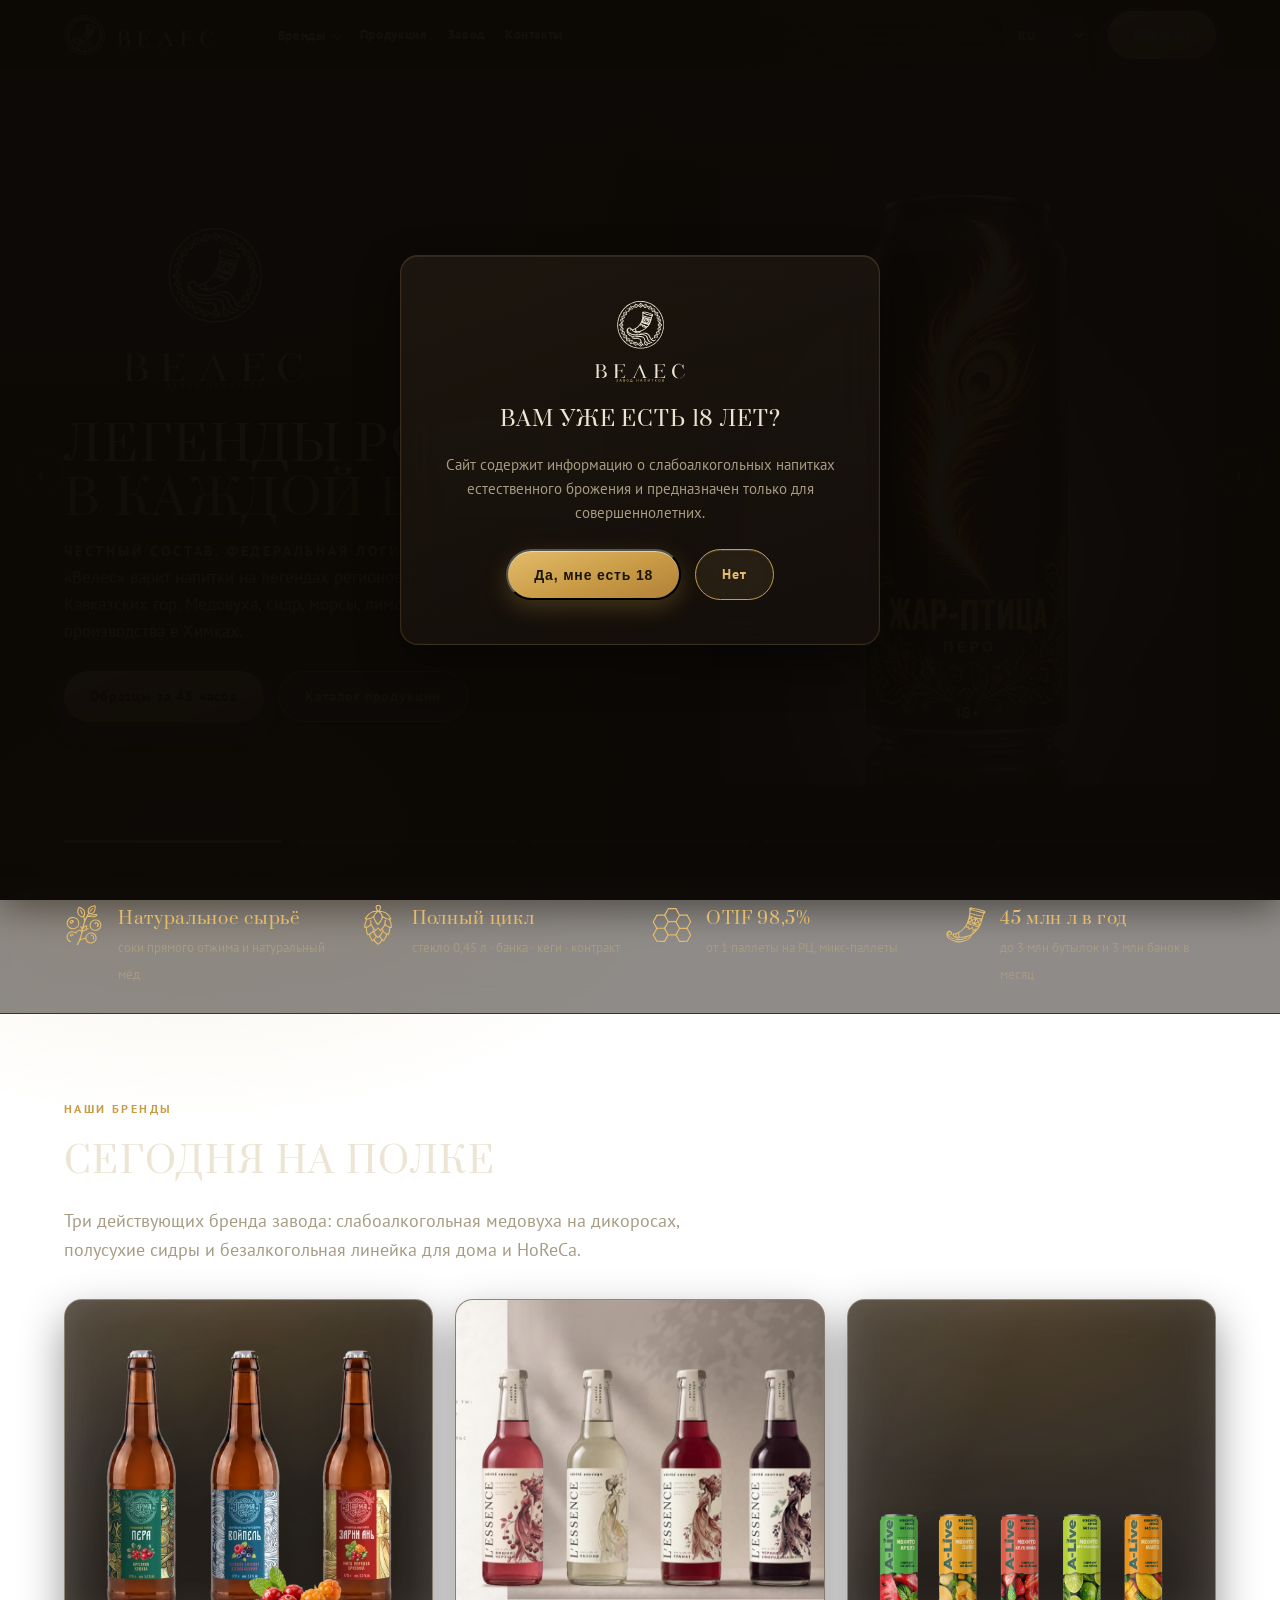
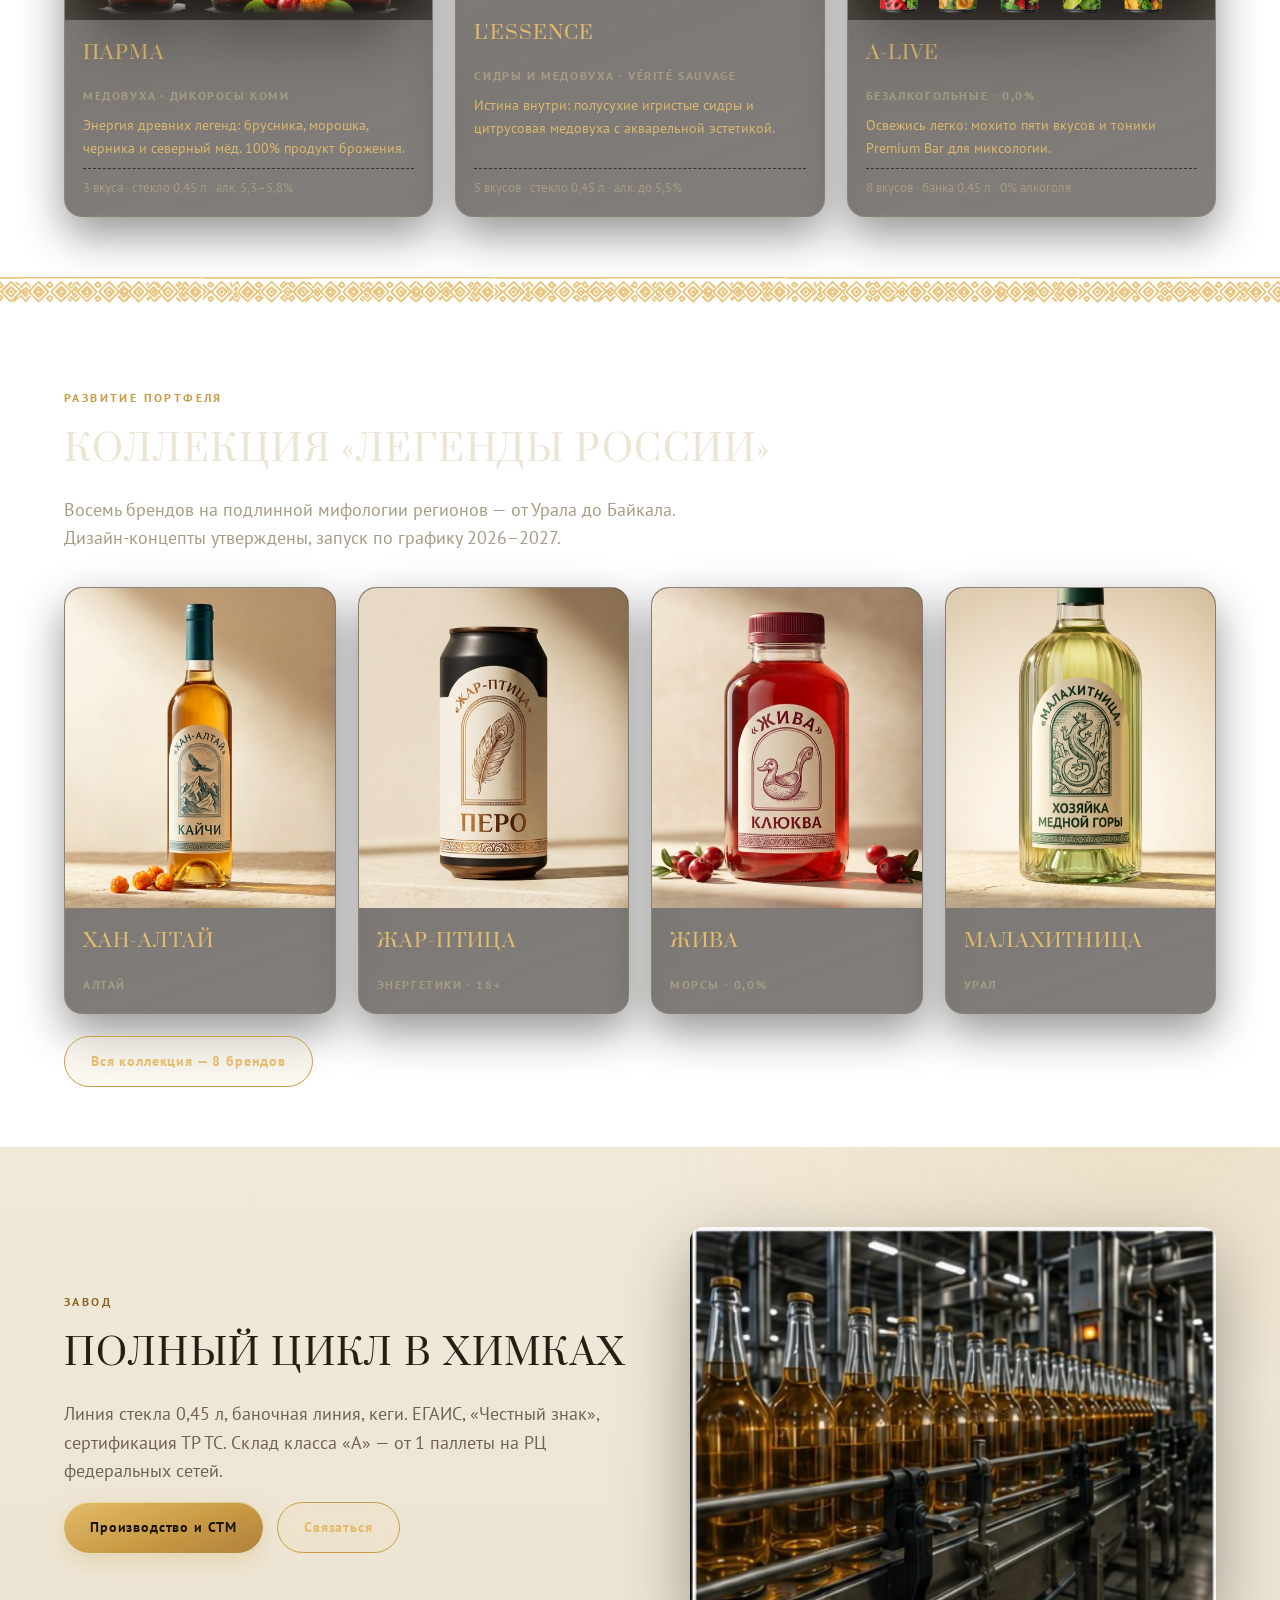
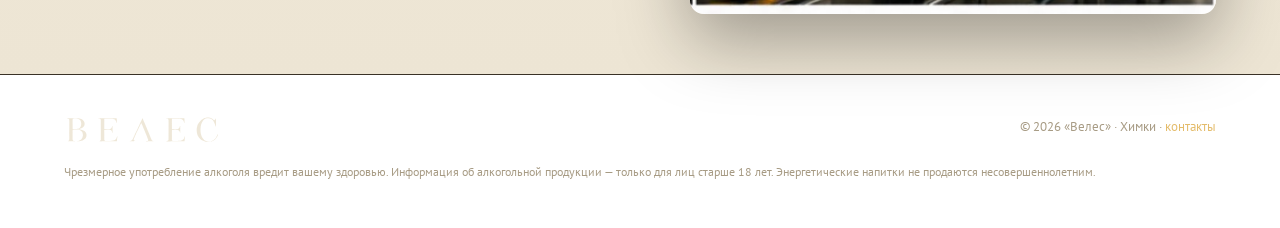
==== commit af4438c6: "feat: вся коллекция «Легенды России» переведена на утверждённую систему Восемь брендов в одном визуа" ====
--- a/index.html
+++ b/index.html
@@ -89,7 +89,7 @@
   <div class="slide">
     <div class="wrap slsplit">
       <div class="caption"><h2 data-i18n="ix.leg">Коллекция «Легенды России»</h2><p data-i18n="sl.leg">Восемь брендов на подлинной мифологии регионов — от Урала до Байкала.</p><a class="btn" href="legendy.html" data-i18n="sl.more">Подробнее</a></div>
-      <div class="slimg"><img src="khan-altai.jpg" alt="ХАН-АЛТАЙ" class="framed"></div>
+      <div class="slimg"><img src="legendy-v2/web/hero-khan-altai.jpg" alt="ХАН-АЛТАЙ" class="framed"></div>
     </div>
   </div>
   <div class="sarrow prev" onclick="slGo(-1)" role="button" aria-label="Назад">&#8249;</div>
@@ -163,10 +163,10 @@
     <h2 data-i18n="ix.leg">Коллекция «Легенды России»</h2>
     <p class="lead">Восемь брендов на подлинной мифологии регионов — от Урала до Байкала. Дизайн-концепты утверждены, запуск по графику 2026–2027.</p>
     <div class="brands" style="grid-template-columns:repeat(4,1fr)">
-      <a class="bcard" href="legendy.html"><div class="ph3"><img src="khan-altai.jpg" alt="ХАН-АЛТАЙ" loading="lazy"></div><div class="tx"><h3>ХАН-АЛТАЙ</h3><div class="cat">Алтай</div></div></a>
-      <a class="bcard" href="legendy.html"><div class="ph3"><img src="zhar-ptitsa.jpg" alt="ЖАР-ПТИЦА" loading="lazy"></div><div class="tx"><h3>ЖАР-ПТИЦА</h3><div class="cat">Энергетики · 18+</div></div></a>
-      <a class="bcard" href="legendy.html"><div class="ph3"><img src="zhiva.jpg" alt="ЖИВА" loading="lazy"></div><div class="tx"><h3>ЖИВА</h3><div class="cat">Морсы · 0,0%</div></div></a>
-      <a class="bcard" href="legendy.html"><div class="ph3"><img src="malakhitnitsa.jpg" alt="МАЛАХИТНИЦА" loading="lazy"></div><div class="tx"><h3>МАЛАХИТНИЦА</h3><div class="cat">Урал</div></div></a>
+      <a class="bcard" href="legendy.html"><div class="ph3"><img src="legendy-v2/web/hero-khan-altai.jpg" alt="ХАН-АЛТАЙ" loading="lazy"></div><div class="tx"><h3>ХАН-АЛТАЙ</h3><div class="cat">Алтай</div></div></a>
+      <a class="bcard" href="legendy.html"><div class="ph3"><img src="legendy-v2/web/hero-zhar-ptitsa.jpg" alt="ЖАР-ПТИЦА" loading="lazy"></div><div class="tx"><h3>ЖАР-ПТИЦА</h3><div class="cat">Энергетики · 18+</div></div></a>
+      <a class="bcard" href="legendy.html"><div class="ph3"><img src="legendy-v2/web/hero-zhiva.jpg" alt="ЖИВА" loading="lazy"></div><div class="tx"><h3>ЖИВА</h3><div class="cat">Морсы · 0,0%</div></div></a>
+      <a class="bcard" href="legendy.html"><div class="ph3"><img src="legendy-v2/web/hero-malakhitnitsa.jpg" alt="МАЛАХИТНИЦА" loading="lazy"></div><div class="tx"><h3>МАЛАХИТНИЦА</h3><div class="cat">Урал</div></div></a>
     </div>
     <p style="margin-top:22px"><a class="btn ghost" href="legendy.html" data-i18n="ix.all">Вся коллекция — 8 брендов</a></p>
   </div>
--- a/style.css
+++ b/style.css
@@ -18,7 +18,7 @@
 .ic-lg{width:30px;height:30px;stroke:var(--v-gold);fill:none;stroke-width:1.7;stroke-linecap:round;stroke-linejoin:round}
 .orn{height:26px;background:url("ornament-band.svg") center/auto 100% repeat-x;opacity:.85}
 nav{position:sticky;top:0;z-index:60;background:rgba(20,16,12,.94);backdrop-filter:blur(10px);border-bottom:1px solid #3A3226}
-nav .wrap{display:flex;align-items:center;gap:20px;height:70px;flex-wrap:nowrap;overflow-x:auto}
+nav .wrap{display:flex;align-items:center;gap:20px;height:70px;flex-wrap:nowrap}
 nav img.lg{height:42px;width:auto}
 nav a.nl{font-size:13px;font-weight:700;letter-spacing:.05em;color:var(--v-fg);white-space:nowrap}
 nav a.nl:hover,nav a.nl.on{color:var(--v-accent)}
@@ -115,12 +115,38 @@
 .breadcrumb a:hover{color:var(--v-accent)}
 
 /* ===== LIQUID GLASS ===== */
-body{
+html{background:linear-gradient(180deg,#171310,#14100C 60%,#100D0A) fixed}
+body{background:none}
+/* «живая вода» — медленно текущие световые волны за стеклом */
+body::before,body::after{
+  content:"";position:fixed;z-index:-1;left:-30%;top:-30%;width:160%;height:160%;
+  pointer-events:none;will-change:transform;
+}
+body::before{
   background:
-    radial-gradient(900px 500px at 85% -5%, rgba(201,155,69,.14), transparent 60%),
-    radial-gradient(700px 420px at -10% 30%, rgba(201,155,69,.08), transparent 60%),
-    linear-gradient(180deg,#171310,#14100C 60%,#100D0A);
-}
+    radial-gradient(38% 30% at 25% 30%, rgba(201,155,69,.17), transparent 70%),
+    radial-gradient(30% 26% at 75% 62%, rgba(192,86,74,.09), transparent 70%),
+    radial-gradient(24% 20% at 55% 18%, rgba(228,188,107,.09), transparent 70%);
+  animation:vflowA 27s ease-in-out infinite alternate;
+}
+body::after{
+  background:
+    radial-gradient(32% 26% at 70% 24%, rgba(167,155,132,.10), transparent 70%),
+    radial-gradient(36% 30% at 28% 76%, rgba(201,155,69,.13), transparent 70%),
+    radial-gradient(20% 18% at 50% 55%, rgba(228,188,107,.06), transparent 70%);
+  animation:vflowB 37s ease-in-out infinite alternate;
+}
+@keyframes vflowA{
+  0%{transform:translate(-4%,-3%) rotate(-5deg) scale(1)}
+  45%{transform:translate(3%,4%) rotate(2deg) scale(1.1)}
+  100%{transform:translate(-2%,6%) rotate(-2deg) scale(1.04)}
+}
+@keyframes vflowB{
+  0%{transform:translate(4%,3%) rotate(4deg) scale(1.06)}
+  55%{transform:translate(-3%,-2%) rotate(-3deg) scale(1)}
+  100%{transform:translate(2%,-5%) rotate(1deg) scale(1.1)}
+}
+@media(prefers-reduced-motion:reduce){body::before,body::after{animation:none}}
 .glass, .card, .sku-card, .bcard, #age .box, .typo, .sym{
   background: linear-gradient(160deg, rgba(38,30,22,.62), rgba(24,19,14,.55)) !important;
   -webkit-backdrop-filter: blur(22px) saturate(1.35);
@@ -212,7 +238,8 @@
 .ddm{position:absolute;top:calc(100% + 10px);left:-14px;min-width:220px;display:none;flex-direction:column;padding:10px;
   background:rgba(30,24,18,.85);-webkit-backdrop-filter:blur(24px) saturate(1.4);backdrop-filter:blur(24px) saturate(1.4);
   border:1px solid rgba(228,188,107,.2);border-radius:14px;box-shadow:0 20px 50px rgba(0,0,0,.5)}
-.dd:hover .ddm,.dd:focus-within .ddm{display:flex}
+.ddm::before{content:"";position:absolute;left:0;right:0;top:-12px;height:12px}
+.dd:hover .ddm,.dd:focus-within .ddm,.dd.open .ddm{display:flex}
 .ddm a{padding:10px 14px;border-radius:9px;font-size:13.5px;font-weight:700;color:var(--v-fg);white-space:nowrap}
 .ddm a:hover{background:rgba(201,155,69,.15);color:var(--v-accent)}
 .ddm .sep{height:1px;background:rgba(228,188,107,.15);margin:6px 8px}
@@ -232,7 +259,7 @@
 .slsplit{display:grid;grid-template-columns:1.05fr .95fr;gap:36px;align-items:center;padding:48px 24px;position:relative;z-index:2}
 .slsplit .caption{align-self:center;padding:0}
 .slimg img{max-height:62vh;width:auto;margin:0 auto;filter:drop-shadow(0 28px 50px rgba(0,0,0,.6))}
-@media(max-width:900px){.slsplit{grid-template-columns:1fr;padding:60px 0}.slimg img{max-height:38vh}}
+@media(max-width:900px){.slsplit{grid-template-columns:1fr;padding:50px 24px}.slimg img{max-height:38vh}}
 .brandlogo{height:150px;width:auto;margin:6px 0 14px;filter:drop-shadow(0 8px 22px rgba(0,0,0,.5))}
 .brandlogo.wide{height:64px}
 
